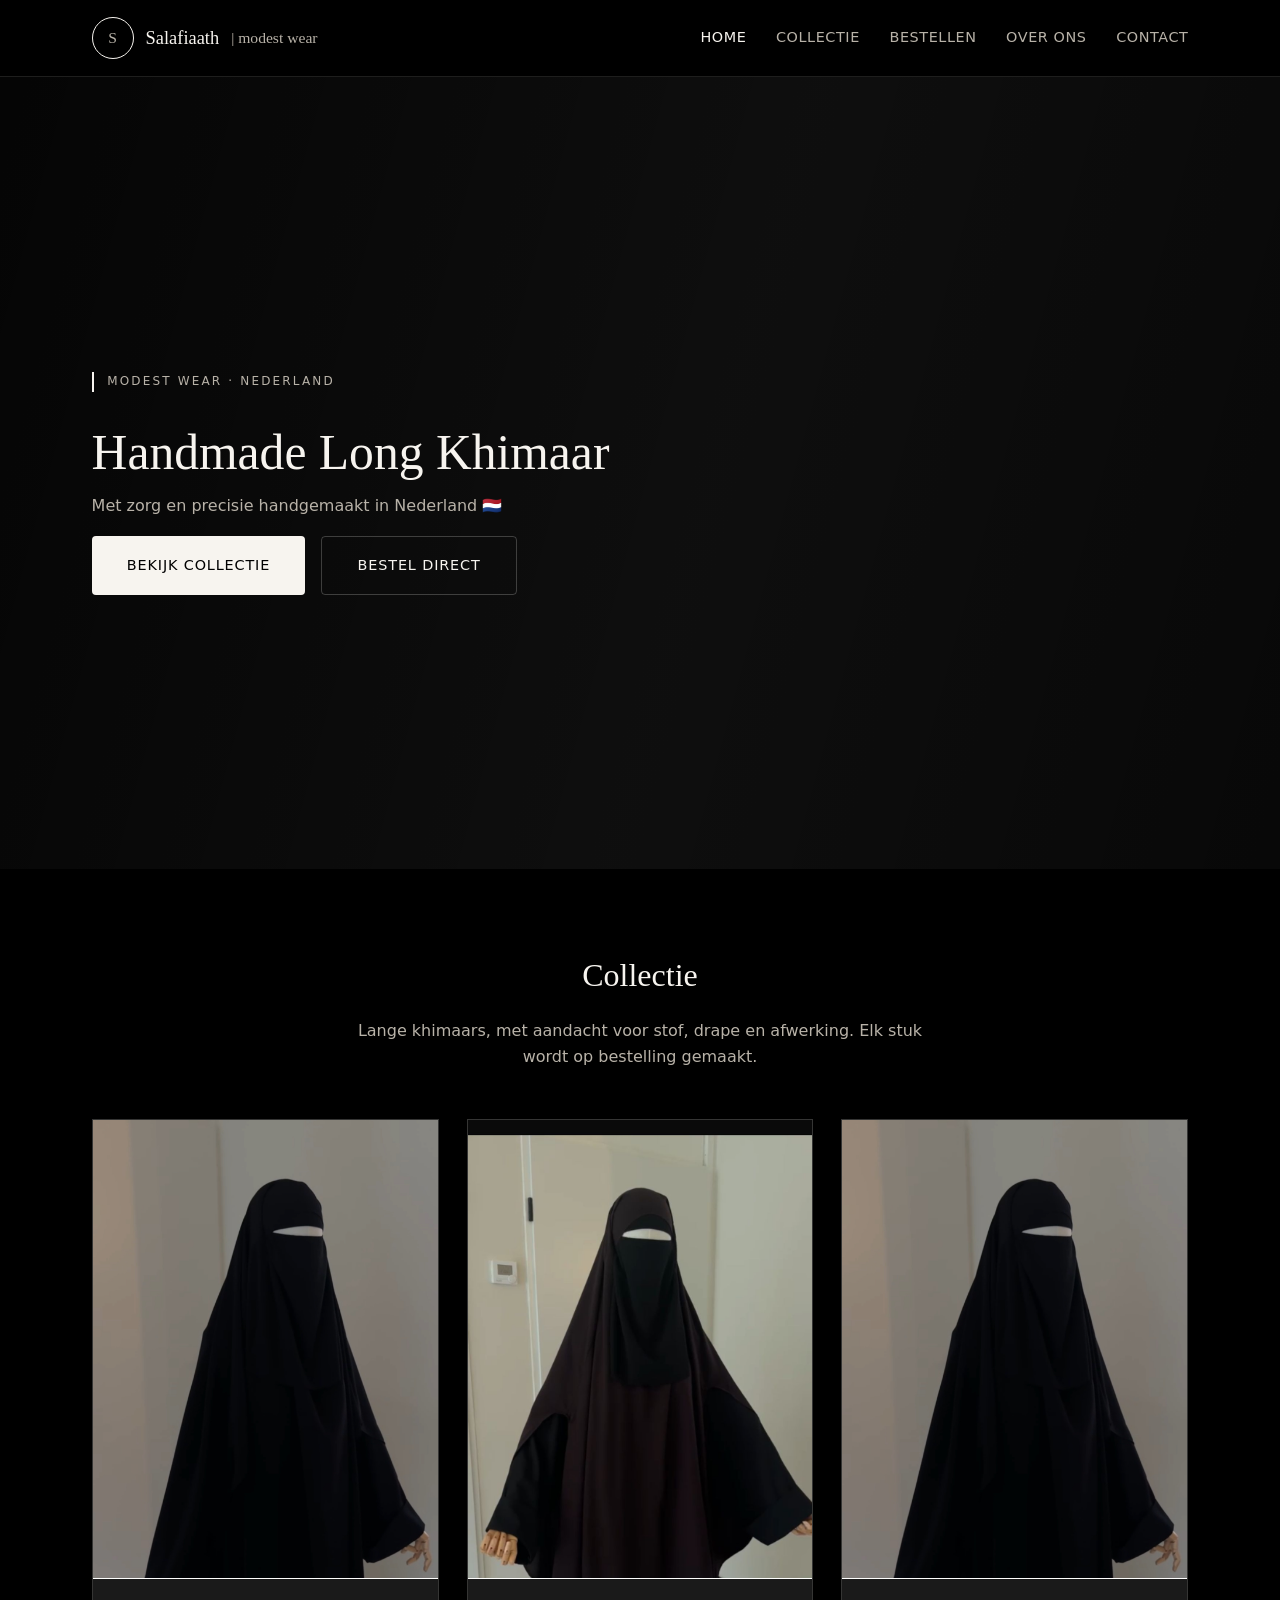
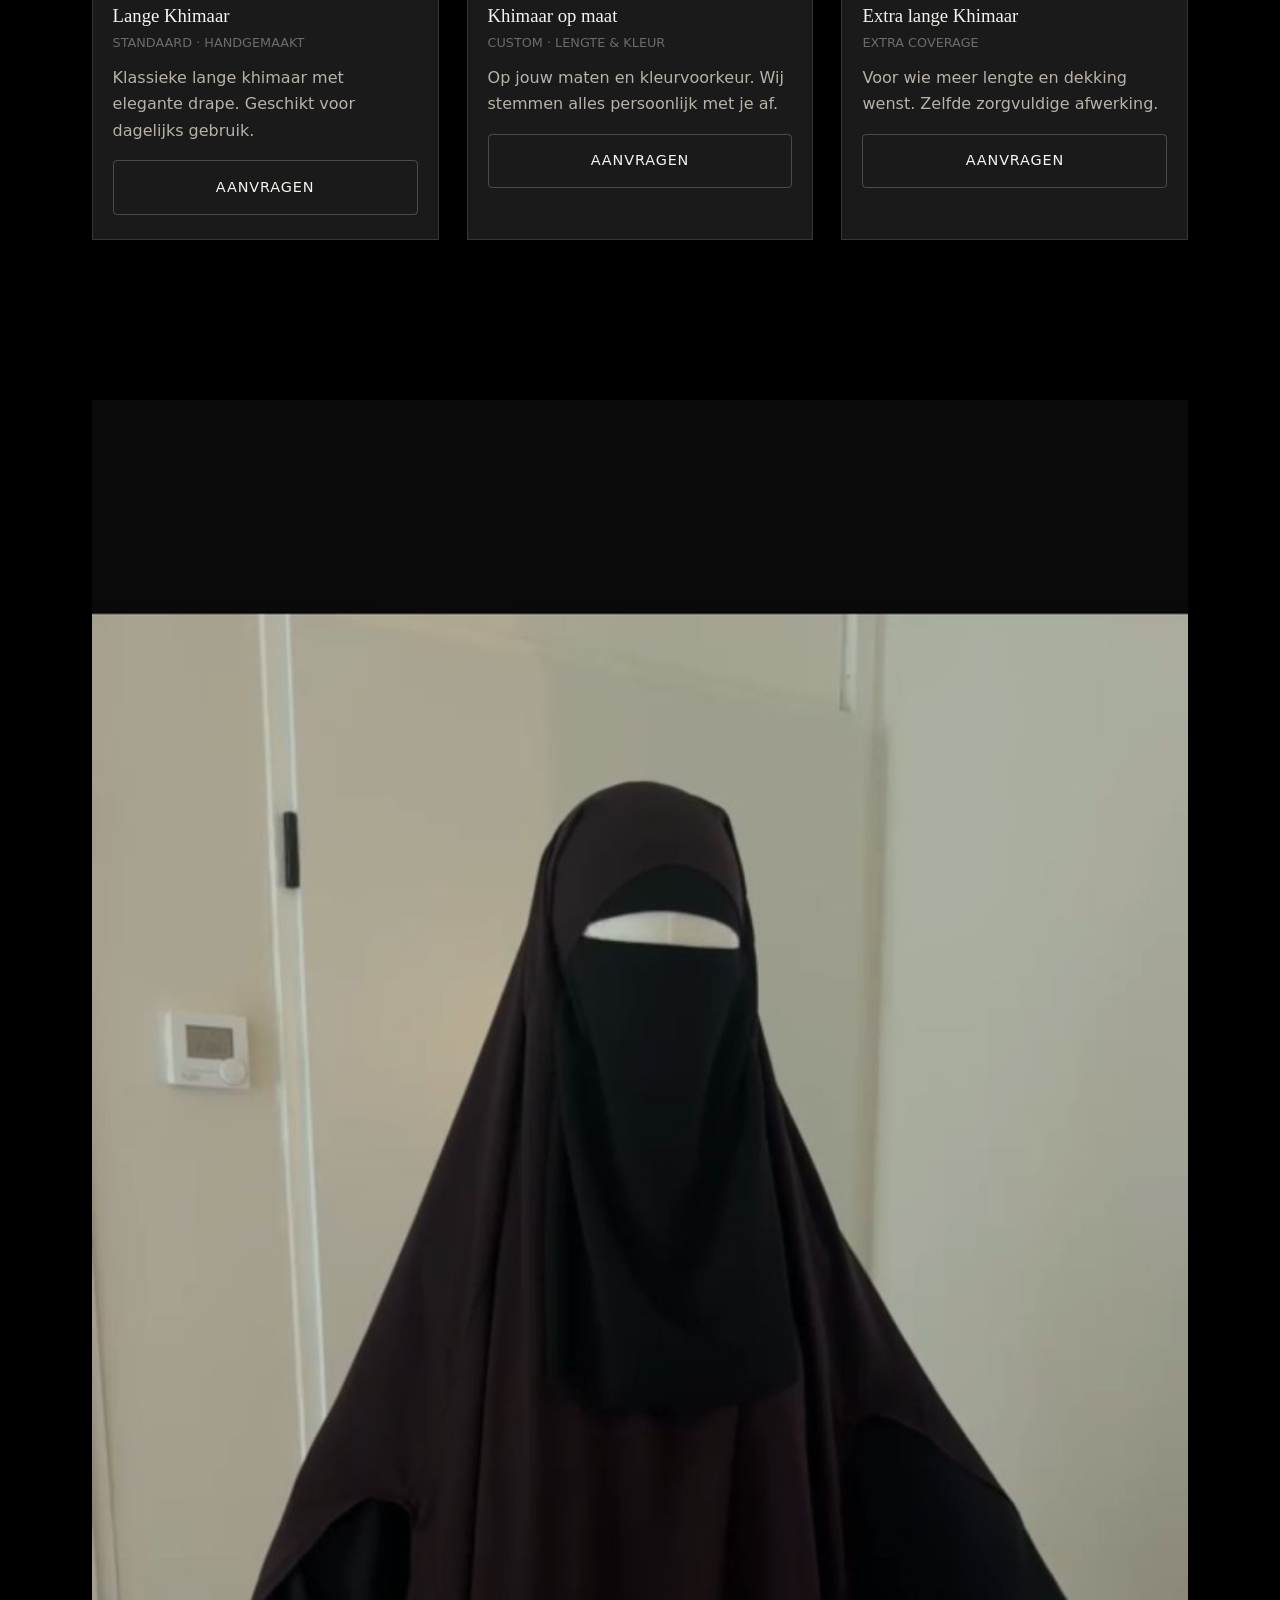
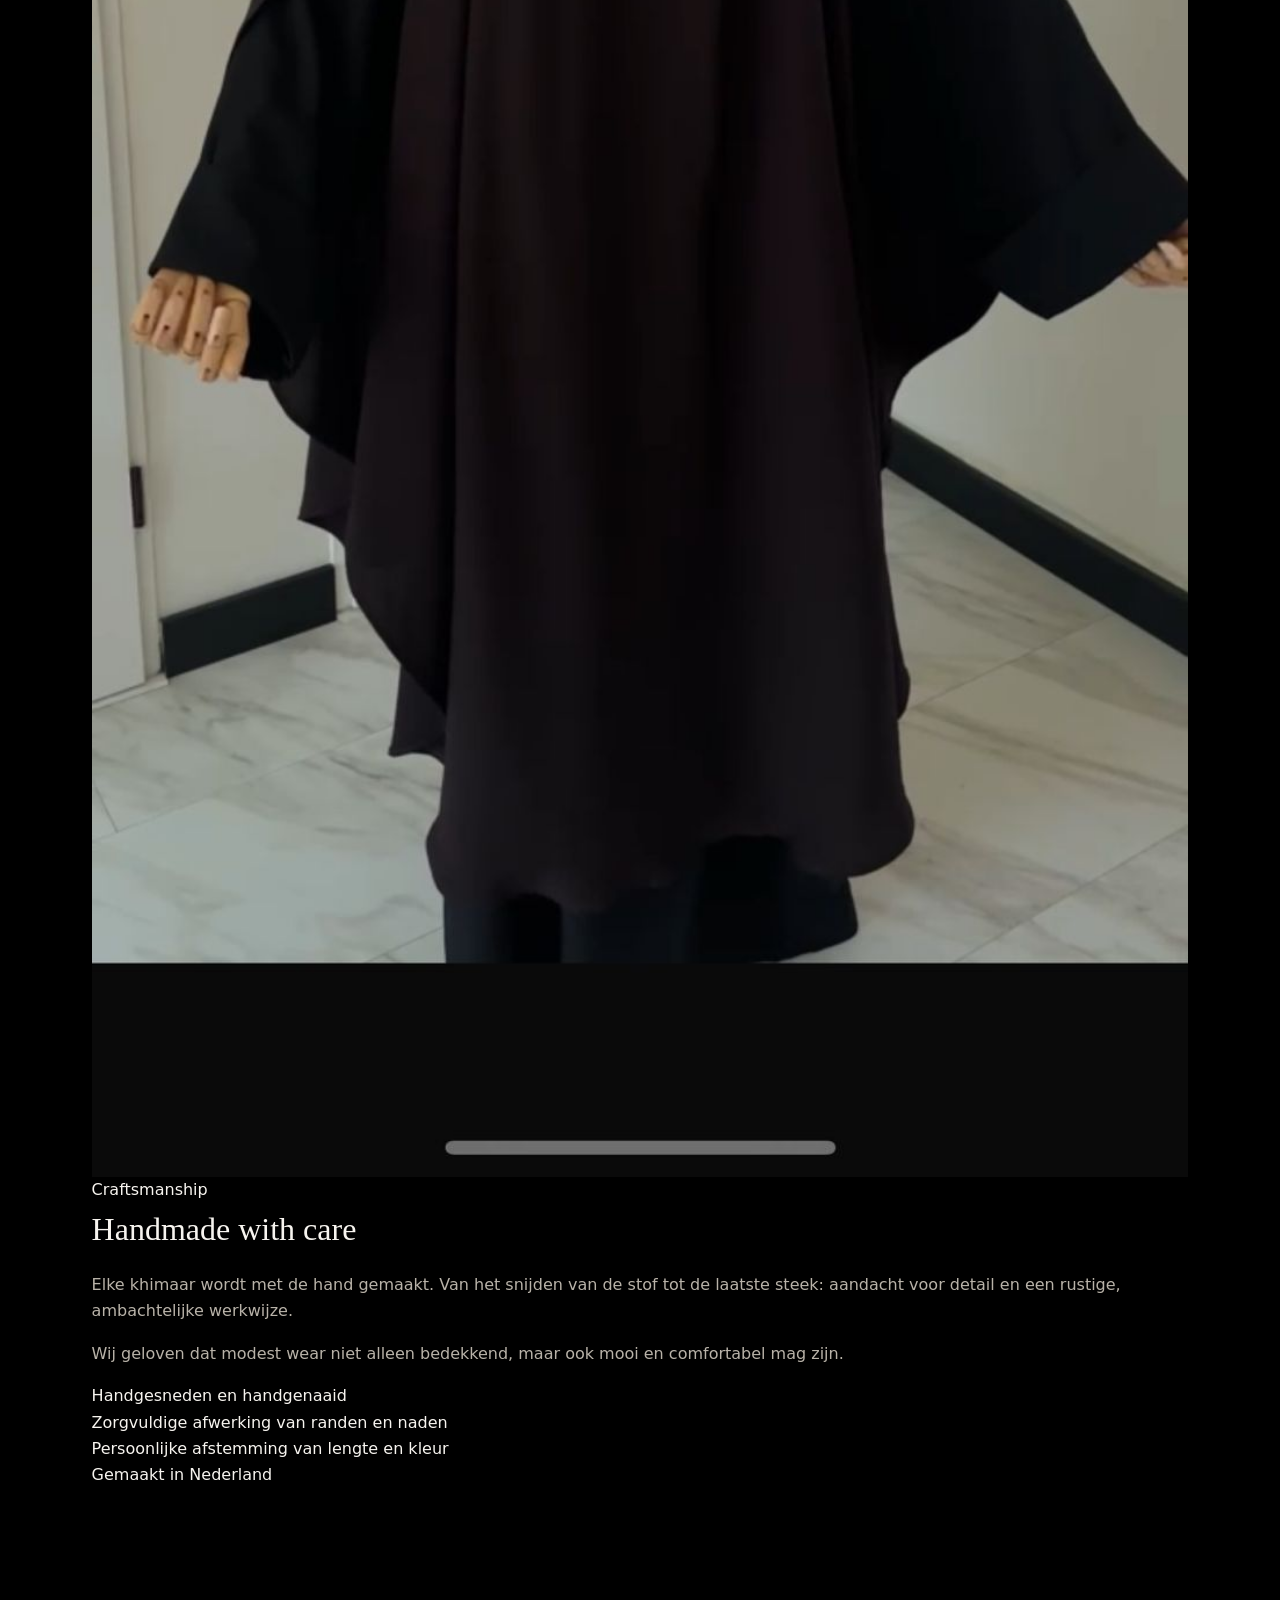
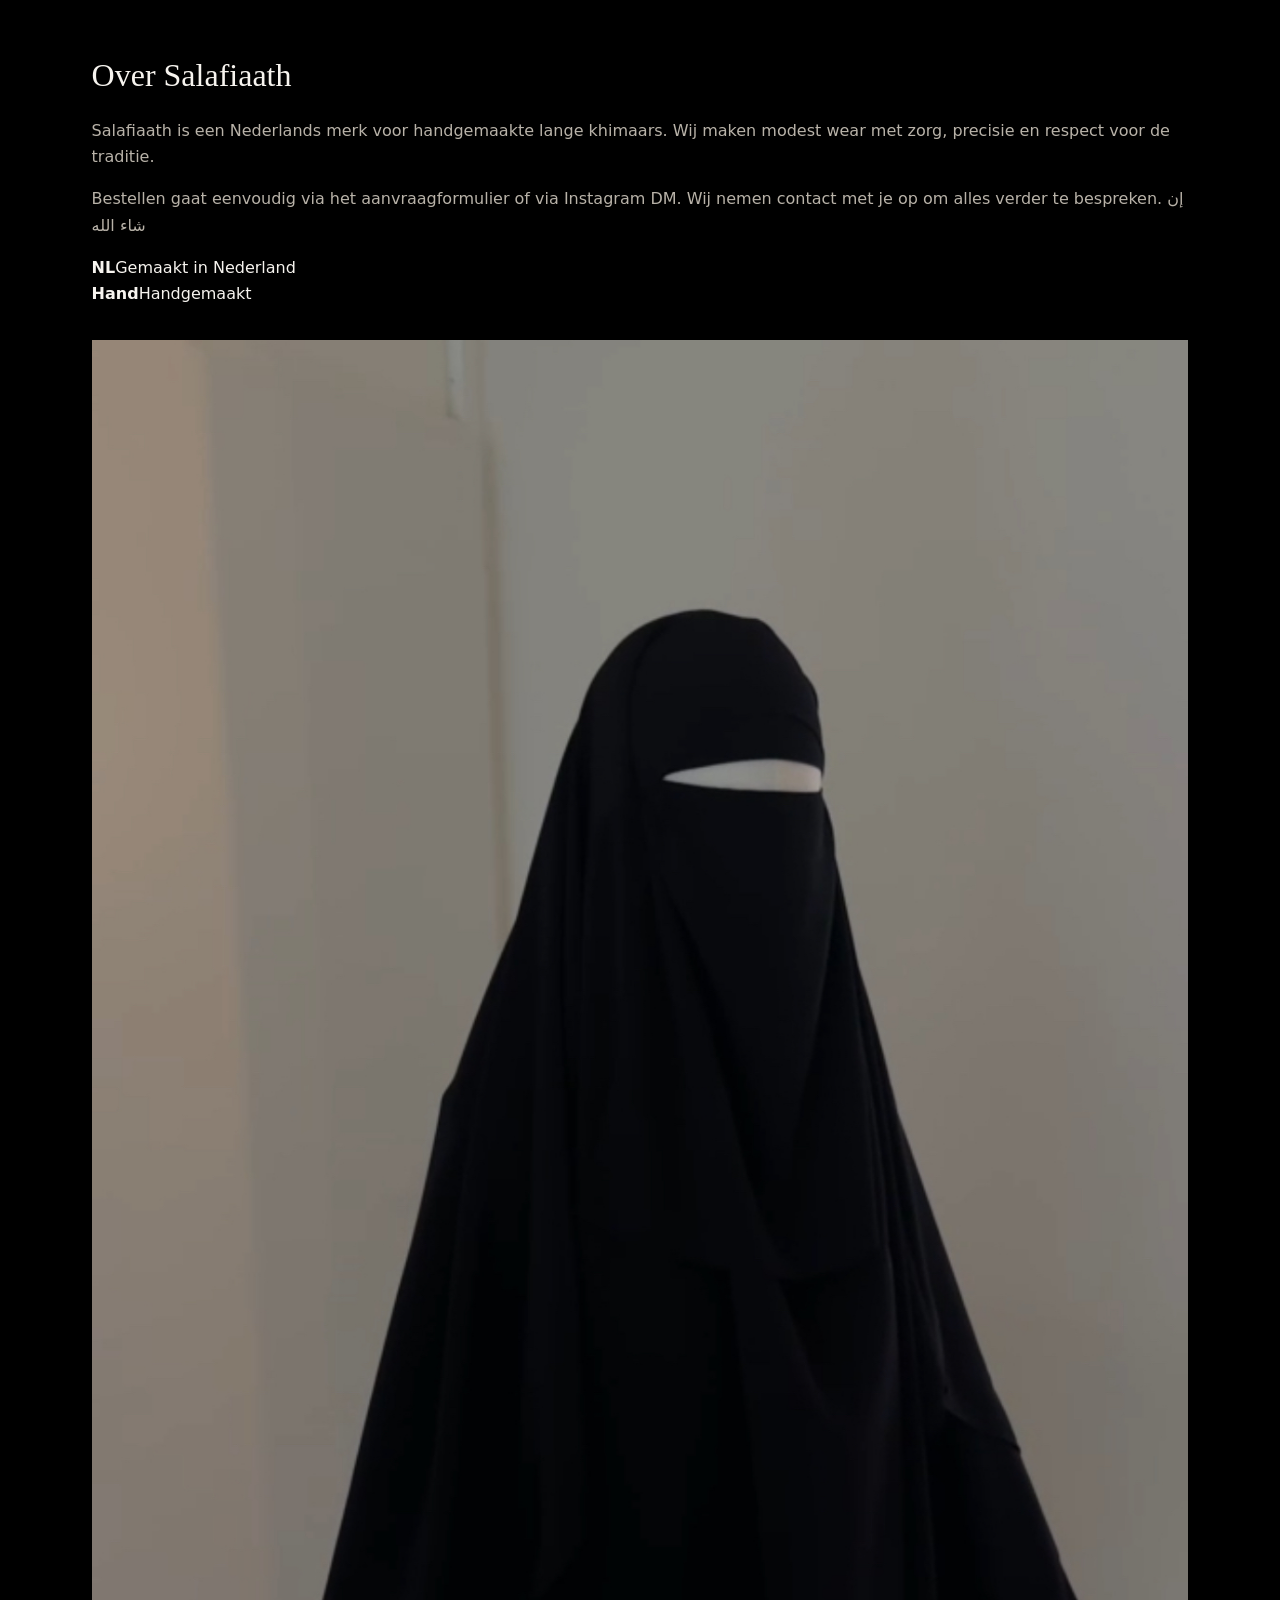
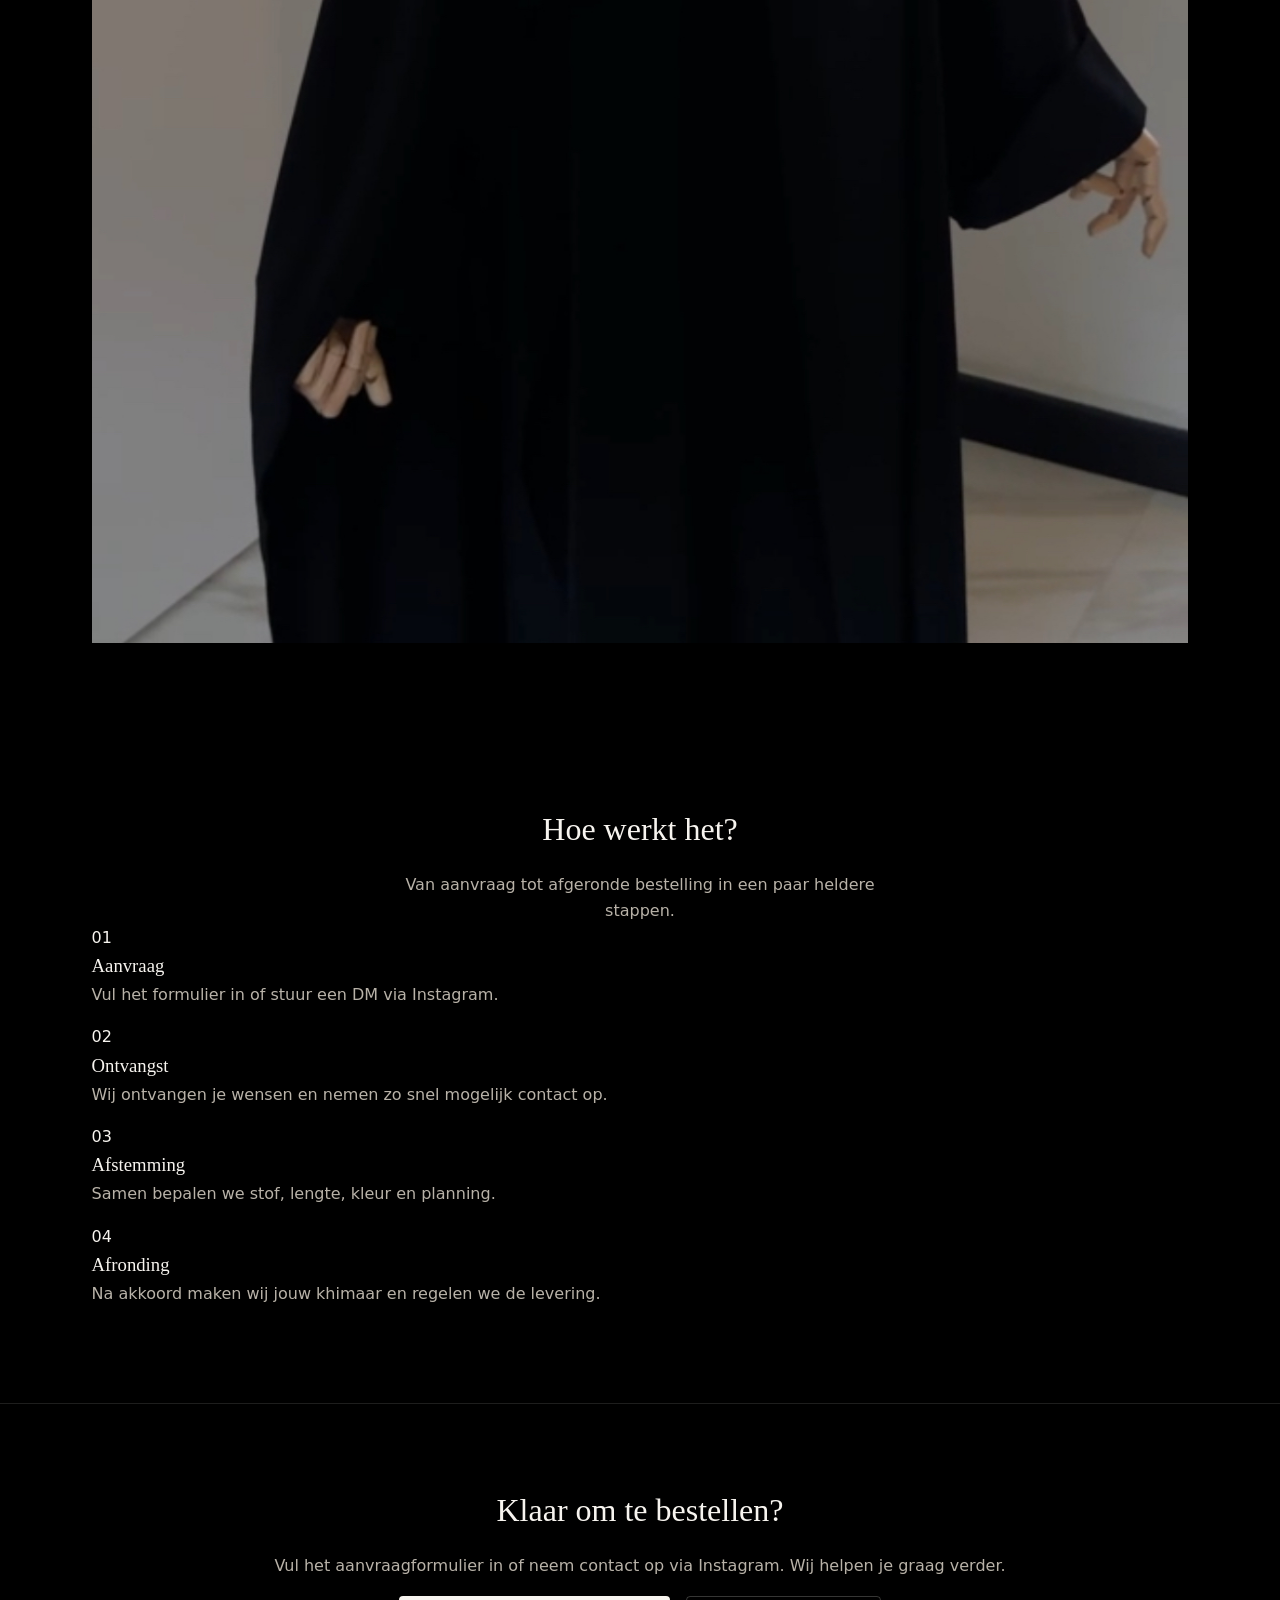
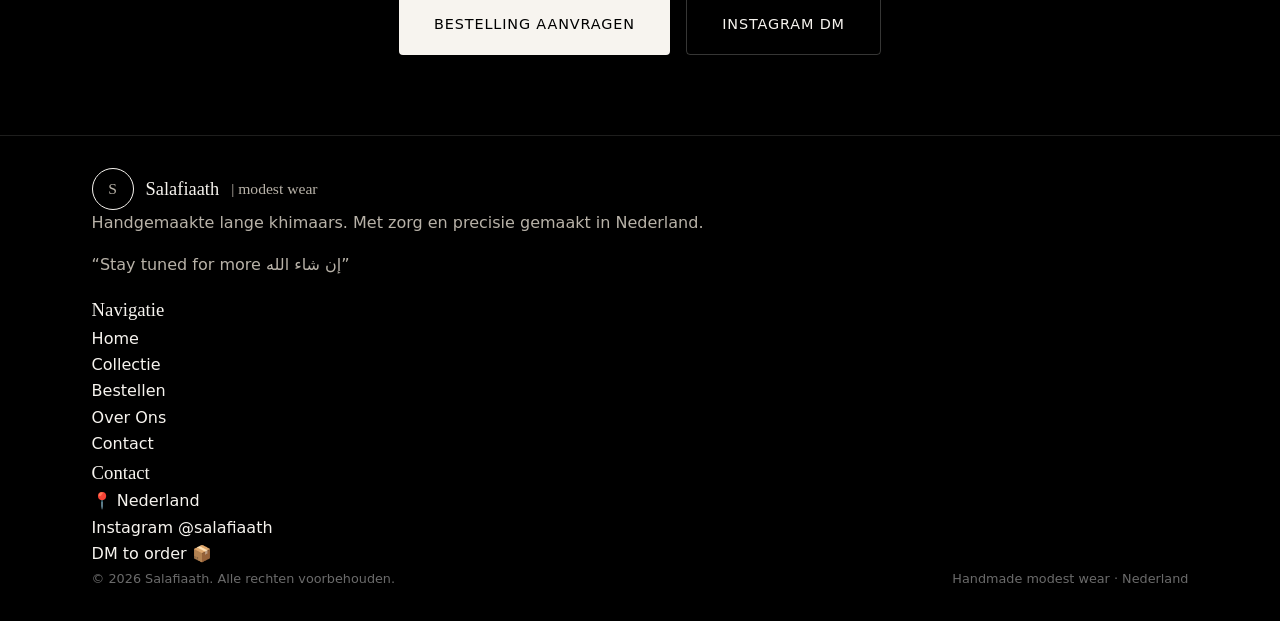
==== index.html @ 8a6a8c76 "Restore original abd113 homepage with product photos" ====
<!DOCTYPE html>
<html lang="nl">
<head>
  <meta charset="UTF-8">
  <meta name="viewport" content="width=device-width, initial-scale=1.0">
  <title>Salafiaath | Handmade Long Khimaar – Modest Wear</title>
  <meta name="description" content="Salafiaath – handgemaakte lange khimaars met zorg en precisie in Nederland. Modest wear. DM to order.">
  <link rel="stylesheet" href="css/style.css">
  <link rel="stylesheet" href="css/photos.css">
</head>
<body>
  <header class="header">
    <div class="container nav">
      <a href="index.html" class="logo">
        <span class="logo-mark">S</span>
        Salafiaath <span>| modest wear</span>
      </a>
      <button class="menu-toggle" aria-label="Menu openen" id="menuToggle">
        <span></span><span></span><span></span>
      </button>
      <nav class="nav-links" id="navLinks">
        <a href="index.html" class="active">Home</a>
        <a href="#collectie">Collectie</a>
        <a href="bestellen.html">Bestellen</a>
        <a href="#over">Over Ons</a>
        <a href="#contact">Contact</a>
      </nav>
    </div>
  </header>
  <main>
    <section class="hero">
      <div class="hero-bg" aria-hidden="true"></div>
      <div class="container">
        <div class="hero-inner">
          <span class="hero-label">Modest Wear · Nederland</span>
          <h1>Handmade Long Khimaar</h1>
          <p class="lead">Met zorg en precisie handgemaakt in Nederland 🇳🇱</p>
          <div class="hero-actions">
            <a href="#collectie" class="btn btn-primary btn-large">Bekijk Collectie</a>
            <a href="bestellen.html" class="btn btn-secondary btn-large">Bestel Direct</a>
          </div>
        </div>
      </div>
    </section>
    <section class="section" id="collectie">
      <div class="container">
        <div class="collectie-intro">
          <h2>Collectie</h2>
          <p>Lange khimaars, met aandacht voor stof, drape en afwerking. Elk stuk wordt op bestelling gemaakt.</p>
        </div>
        <div class="product-grid">
          <article class="product-card">
            <div class="product-image"><img src="IMG_8702.jpeg" alt="Lange khimaar zwart"></div>
            <div class="product-body">
              <h3>Lange Khimaar</h3>
              <div class="meta">Standaard · Handgemaakt</div>
              <p>Klassieke lange khimaar met elegante drape. Geschikt voor dagelijks gebruik.</p>
              <a href="bestellen.html" class="btn btn-secondary">Aanvragen</a>
            </div>
          </article>
          <article class="product-card">
            <div class="product-image"><img src="e3ed5e40-cc19-4793-84c0-531876d88474.jpeg" alt="Khimaar op maat"></div>
            <div class="product-body">
              <h3>Khimaar op maat</h3>
              <div class="meta">Custom · Lengte & kleur</div>
              <p>Op jouw maten en kleurvoorkeur. Wij stemmen alles persoonlijk met je af.</p>
              <a href="bestellen.html" class="btn btn-secondary">Aanvragen</a>
            </div>
          </article>
          <article class="product-card">
            <div class="product-image"><img src="IMG_8702.jpeg" alt="Extra lange khimaar"></div>
            <div class="product-body">
              <h3>Extra lange Khimaar</h3>
              <div class="meta">Extra coverage</div>
              <p>Voor wie meer lengte en dekking wenst. Zelfde zorgvuldige afwerking.</p>
              <a href="bestellen.html" class="btn btn-secondary">Aanvragen</a>
            </div>
          </article>
        </div>
      </div>
    </section>
    <section class="section section-alt" id="ambacht">
      <div class="container ambacht-grid">
        <div class="ambacht-visual"><img src="e3ed5e40-cc19-4793-84c0-531876d88474.jpeg" alt="Handgemaakte khimaar"></div>
        <div class="ambacht-content">
          <div class="label">Craftsmanship</div>
          <h2>Handmade with care</h2>
          <p>Elke khimaar wordt met de hand gemaakt. Van het snijden van de stof tot de laatste steek: aandacht voor detail en een rustige, ambachtelijke werkwijze.</p>
          <p>Wij geloven dat modest wear niet alleen bedekkend, maar ook mooi en comfortabel mag zijn.</p>
          <ul class="ambacht-list">
            <li>Handgesneden en handgenaaid</li>
            <li>Zorgvuldige afwerking van randen en naden</li>
            <li>Persoonlijke afstemming van lengte en kleur</li>
            <li>Gemaakt in Nederland</li>
          </ul>
        </div>
      </div>
    </section>
    <section class="section" id="over">
      <div class="container over-grid">
        <div class="over-content">
          <h2>Over Salafiaath</h2>
          <p>Salafiaath is een Nederlands merk voor handgemaakte lange khimaars. Wij maken modest wear met zorg, precisie en respect voor de traditie.</p>
          <p>Bestellen gaat eenvoudig via het aanvraagformulier of via Instagram DM. Wij nemen contact met je op om alles verder te bespreken. إن شاء الله</p>
          <div class="over-stats">
            <div class="stat"><strong>NL</strong><span>Gemaakt in Nederland</span></div>
            <div class="stat"><strong>Hand</strong><span>Handgemaakt</span></div>
          </div>
        </div>
        <div class="ambacht-visual"><img src="IMG_8702.jpeg" alt="Salafiaath atelier"></div>
      </div>
    </section>
    <section class="section section-alt" id="proces">
      <div class="container">
        <h2 style="text-align:center;">Hoe werkt het?</h2>
        <p style="text-align:center; max-width:32rem; margin:0 auto;">Van aanvraag tot afgeronde bestelling in een paar heldere stappen.</p>
        <div class="steps">
          <div class="step"><div class="step-number">01</div><h3>Aanvraag</h3><p>Vul het formulier in of stuur een DM via Instagram.</p></div>
          <div class="step"><div class="step-number">02</div><h3>Ontvangst</h3><p>Wij ontvangen je wensen en nemen zo snel mogelijk contact op.</p></div>
          <div class="step"><div class="step-number">03</div><h3>Afstemming</h3><p>Samen bepalen we stof, lengte, kleur en planning.</p></div>
          <div class="step"><div class="step-number">04</div><h3>Afronding</h3><p>Na akkoord maken wij jouw khimaar en regelen we de levering.</p></div>
        </div>
      </div>
    </section>
    <section class="cta-section" id="contact">
      <div class="container">
        <h2>Klaar om te bestellen?</h2>
        <p>Vul het aanvraagformulier in of neem contact op via Instagram. Wij helpen je graag verder.</p>
        <div class="cta-actions">
          <a href="bestellen.html" class="btn btn-primary btn-large">Bestelling aanvragen</a>
          <a href="https://www.instagram.com/salafiaath/" target="_blank" rel="noopener noreferrer" class="btn btn-secondary btn-large">Instagram DM</a>
        </div>
      </div>
    </section>
  </main>
  <footer class="footer">
    <div class="container">
      <div class="footer-grid">
        <div>
          <a href="index.html" class="logo"><span class="logo-mark">S</span> Salafiaath <span>| modest wear</span></a>
          <p>Handgemaakte lange khimaars. Met zorg en precisie gemaakt in Nederland.</p>
          <p class="footer-quote">“Stay tuned for more إن شاء الله”</p>
        </div>
        <div>
          <h3>Navigatie</h3>
          <ul class="footer-links">
            <li><a href="index.html">Home</a></li>
            <li><a href="#collectie">Collectie</a></li>
            <li><a href="bestellen.html">Bestellen</a></li>
            <li><a href="#over">Over Ons</a></li>
            <li><a href="#contact">Contact</a></li>
          </ul>
        </div>
        <div>
          <h3>Contact</h3>
          <ul class="footer-links">
            <li>📍 Nederland</li>
            <li><a href="https://www.instagram.com/salafiaath/" target="_blank" rel="noopener noreferrer">Instagram @salafiaath</a></li>
            <li>DM to order 📦</li>
          </ul>
        </div>
      </div>
      <div class="footer-bottom">
        <span>© 2026 Salafiaath. Alle rechten voorbehouden.</span>
        <span>Handmade modest wear · Nederland</span>
      </div>
    </div>
  </footer>
  <script src="js/main.js"></script>
</body>
</html>
---- css/style.css ----
:root{--black:#000;--anthracite:#1a1a1a;--cream:#F7F4EF;--text:#F7F4EF;--text-muted:#B8B2A8;--border:rgba(247,244,239,.12);--border-strong:rgba(247,244,239,.22);--font-main:system-ui,-apple-system,Segoe UI,sans-serif;--font-heading:Georgia,'Times New Roman',serif;--max-width:1140px;--radius:4px;--transition:.28s ease}*{box-sizing:border-box;margin:0;padding:0}html{scroll-behavior:smooth}body{font-family:var(--font-main);background:#000;color:var(--text);line-height:1.65}img{max-width:100%;display:block}a{color:var(--cream);text-decoration:none}ul{list-style:none}h1,h2,h3{font-family:var(--font-heading);font-weight:500;color:var(--cream)}h1{font-size:clamp(2.1rem,5vw,3.1rem)}h2{font-size:clamp(1.55rem,3.2vw,2rem);margin-bottom:1rem}p{margin-bottom:1rem;color:var(--text-muted)}.container{width:100%;max-width:var(--max-width);margin:0 auto;padding:0 1.35rem}.section{padding:5rem 0}.header{position:sticky;top:0;z-index:100;background:rgba(0,0,0,.92);border-bottom:1px solid var(--border)}.nav{display:flex;align-items:center;justify-content:space-between;height:76px}.logo{display:flex;align-items:center;gap:.75rem;color:var(--cream);font-family:var(--font-heading);font-size:1.15rem}.logo-mark{width:42px;height:42px;border-radius:50%;border:1.5px solid var(--cream);display:flex;align-items:center;justify-content:center;font-size:.7rem}.logo span{color:var(--text-muted);font-size:.85em}.nav-links{display:flex;gap:1.85rem}.nav-links a{color:var(--text-muted);font-size:.9rem;letter-spacing:.04em;text-transform:uppercase}.nav-links a.active,.nav-links a:hover{color:var(--cream)}.menu-toggle{display:none;background:none;border:0;cursor:pointer}.menu-toggle span{display:block;width:22px;height:1.5px;background:var(--cream);margin:5px 0}.btn{display:inline-flex;align-items:center;justify-content:center;padding:.9rem 1.85rem;border-radius:var(--radius);font-size:.9rem;letter-spacing:.06em;text-transform:uppercase;border:0;cursor:pointer;text-decoration:none}.btn-primary{background:var(--cream);color:#000}.btn-secondary{background:transparent;color:var(--cream);border:1px solid var(--border-strong)}.btn-large{padding:1.05rem 2.2rem}.hero{position:relative;min-height:88vh;display:flex;align-items:center;overflow:hidden;background:var(--anthracite)}.hero-bg{position:absolute;inset:0;background:linear-gradient(105deg,rgba(0,0,0,.82),rgba(0,0,0,.45) 55%,rgba(0,0,0,.7))}.hero-inner{position:relative;z-index:2;padding:6rem 0 5rem;max-width:640px}.hero-label{display:inline-block;font-size:.75rem;letter-spacing:.18em;text-transform:uppercase;color:var(--text-muted);margin-bottom:1.25rem;border-left:2px solid var(--cream);padding-left:.85rem}.hero-actions{display:flex;flex-wrap:wrap;gap:1rem}.collectie-intro{text-align:center;max-width:36rem;margin:0 auto 3rem}.product-grid{display:grid;grid-template-columns:repeat(3,1fr);gap:1.75rem}.product-card{background:var(--anthracite);border:1px solid var(--border)}.product-body{padding:1.35rem 1.25rem 1.5rem}.product-body .meta{font-size:.8rem;color:#6b6b6b;text-transform:uppercase;margin-bottom:.75rem}.product-body .btn{width:100%}.over-grid{display:grid;gap:2rem}.cta-section{text-align:center;padding:5rem 0;border-top:1px solid var(--border)}.cta-actions{display:flex;flex-wrap:wrap;justify-content:center;gap:1rem}.footer{padding:2rem 0;border-top:1px solid var(--border)}.footer-bottom{display:flex;justify-content:space-between;flex-wrap:wrap;gap:1rem;font-size:.8rem;color:#6b6b6b}@media(max-width:900px){.product-grid{grid-template-columns:1fr 1fr}.hero{min-height:auto}}@media(max-width:640px){.nav-links{display:none;position:absolute;top:76px;left:0;right:0;background:#000;flex-direction:column;padding:1.5rem;gap:1rem}.nav-links.open{display:flex}.menu-toggle{display:block}.product-grid{grid-template-columns:1fr}}
---- css/photos.css ----
.product-image{aspect-ratio:3/4;background:#fff;display:block;overflow:hidden;padding:0;border-bottom:1px solid rgba(247,244,239,.12)}
.product-image img,.ambacht-visual img{width:100%;height:100%;object-fit:cover;object-position:center 18%;display:block}
.ambacht-visual{padding:0!important;overflow:hidden;background:#fff}
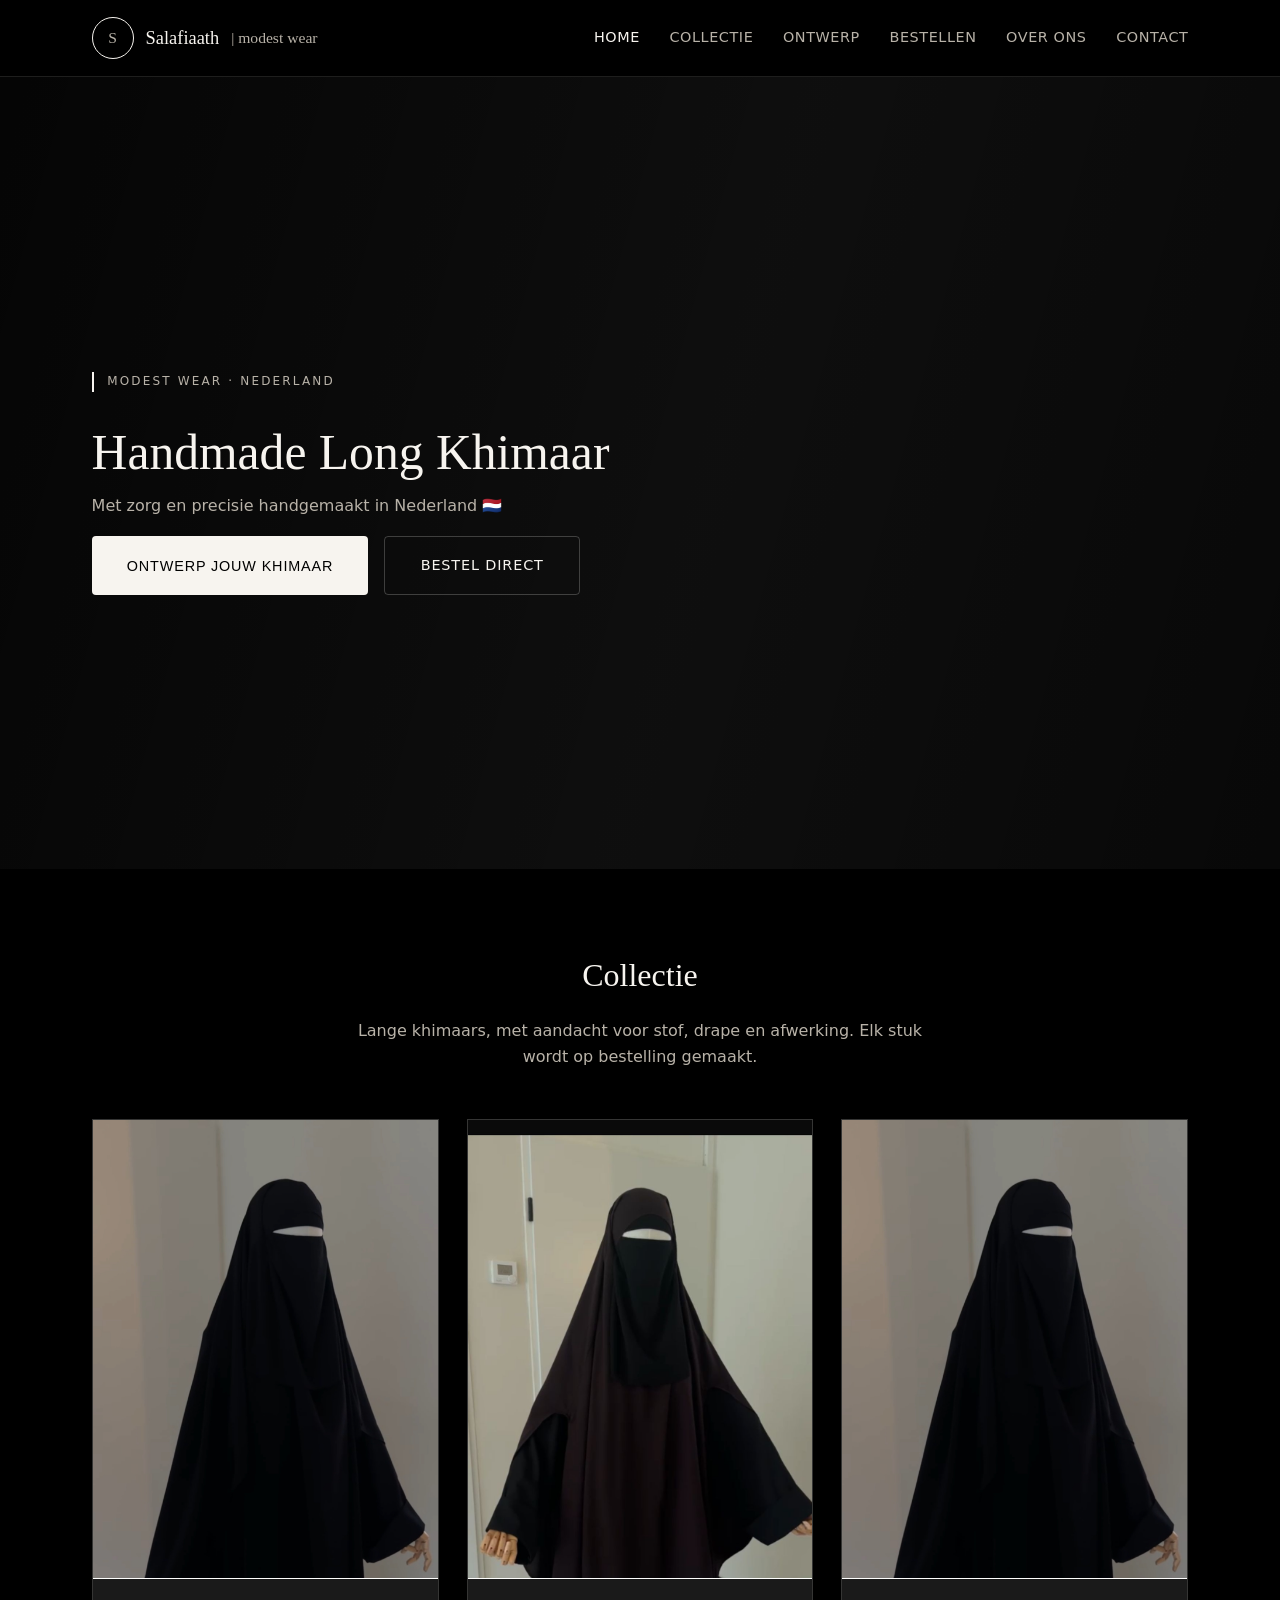
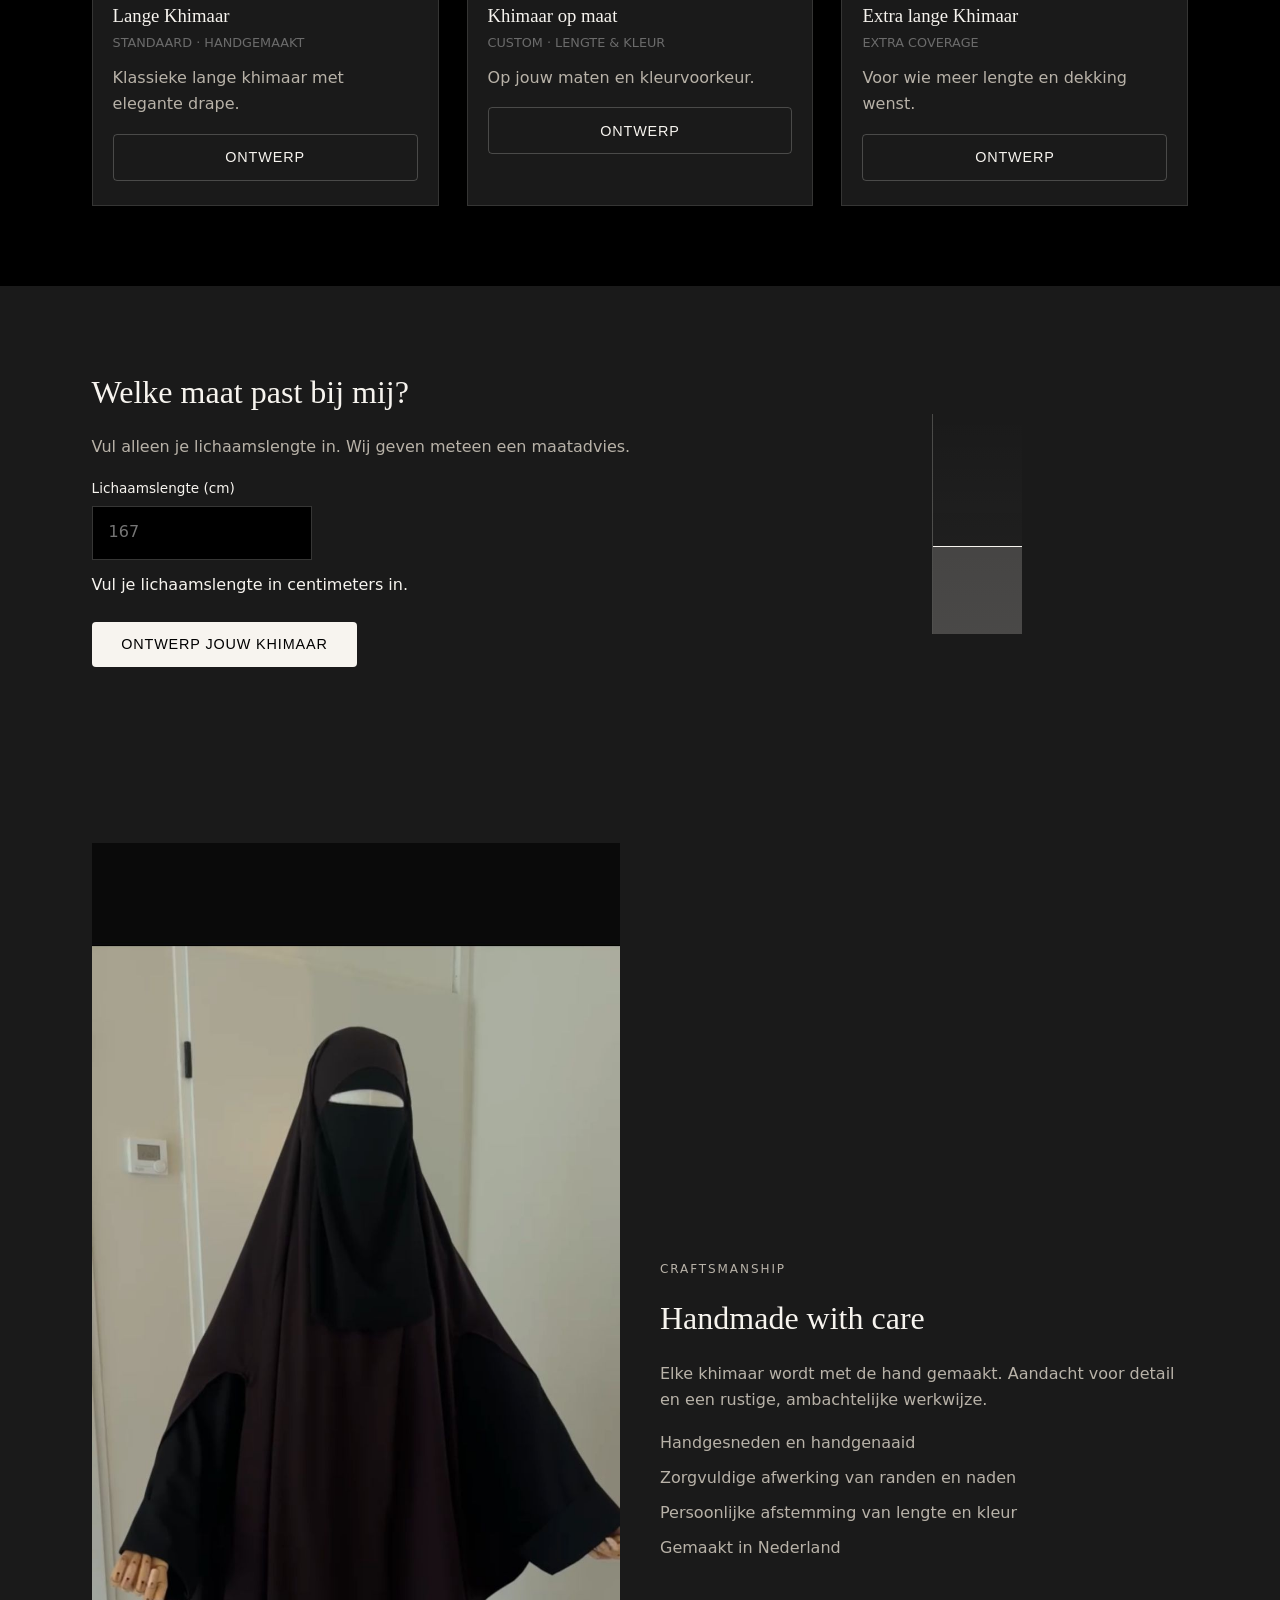
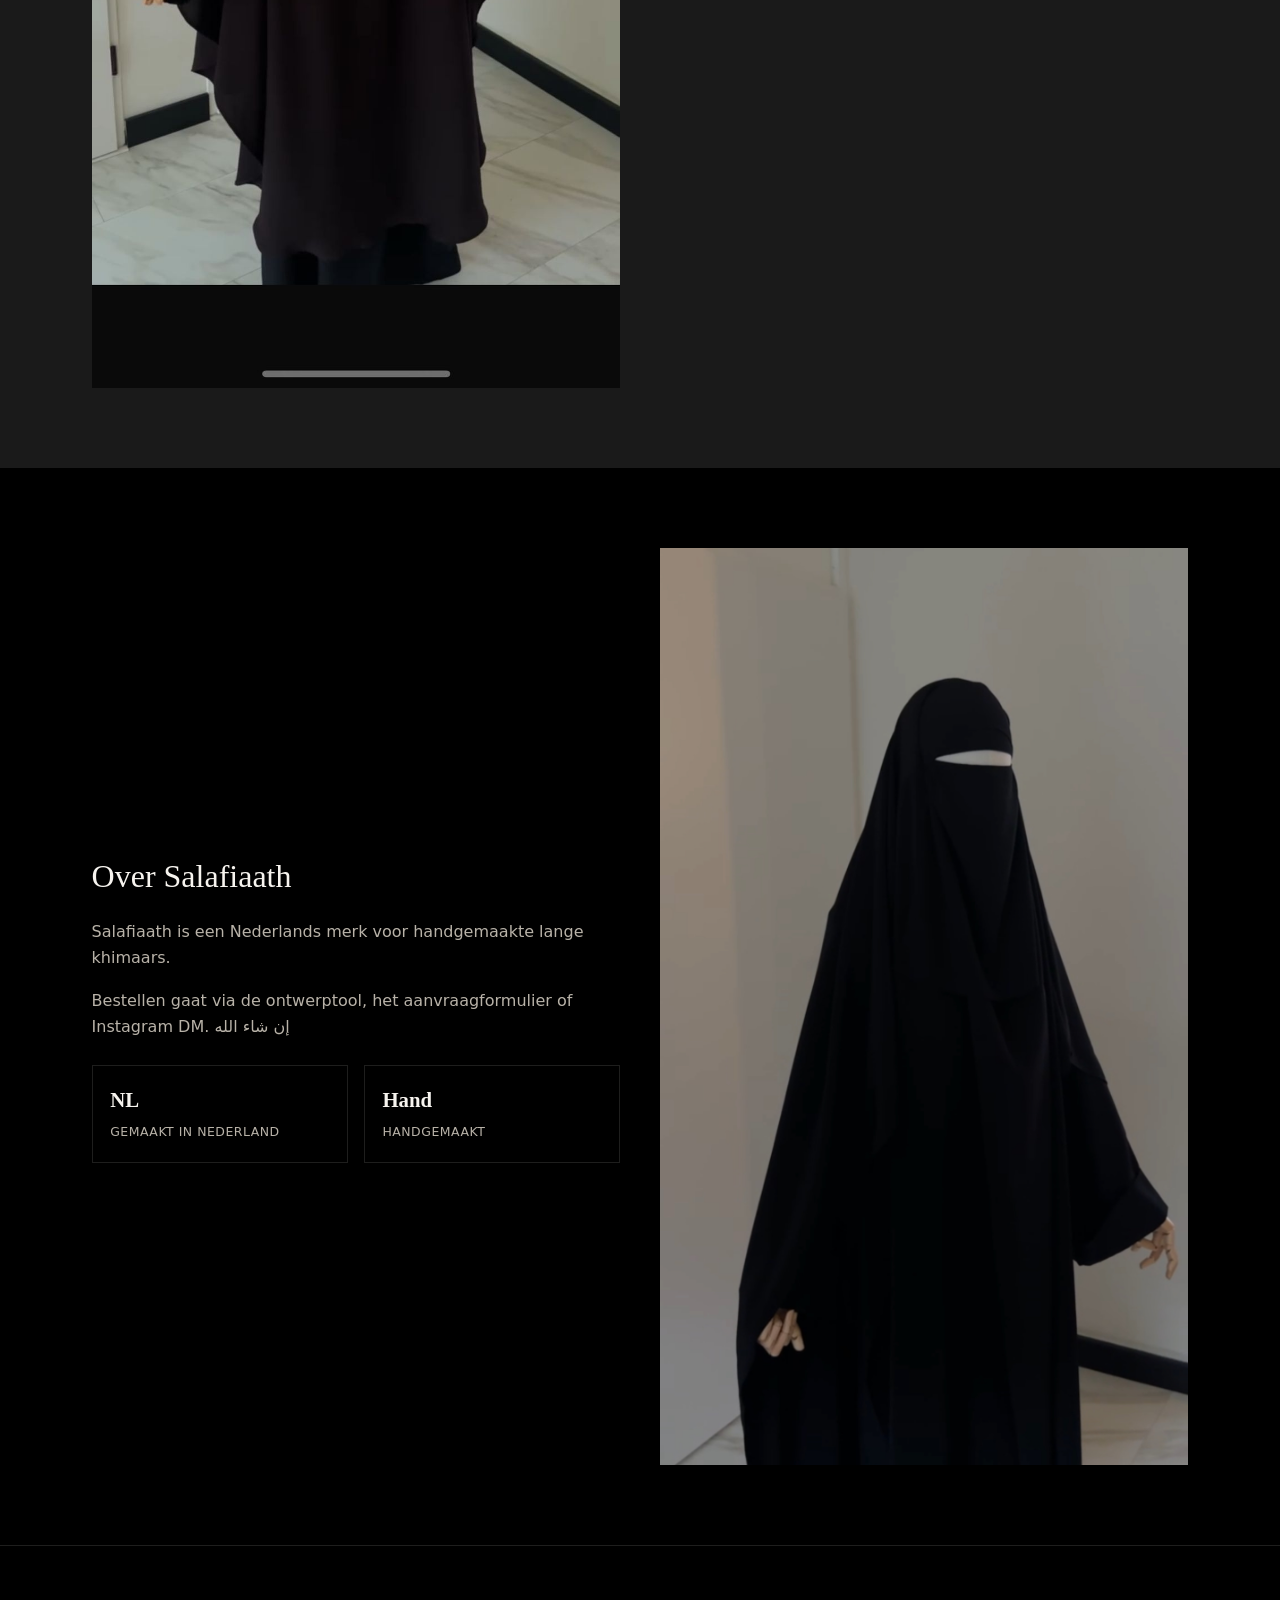
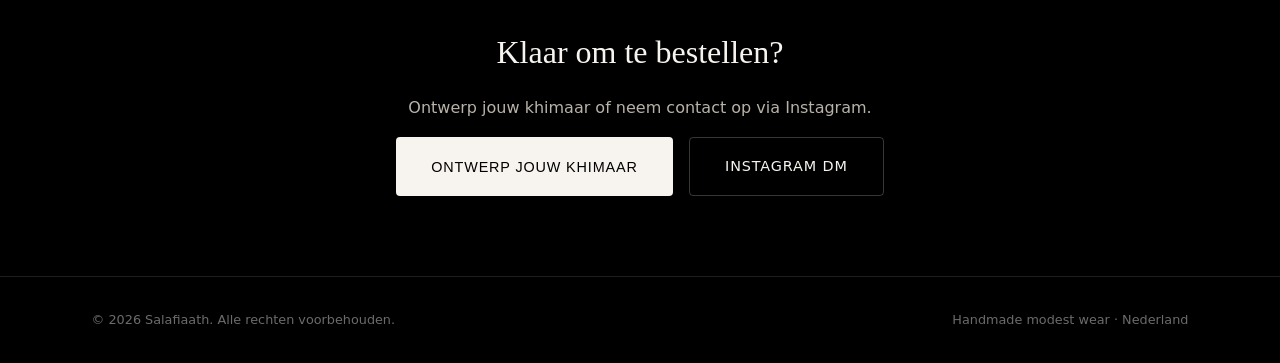
==== commit 870e64cf: "feat: wire homepage to khimaar configurator and fit finder" ====
--- a/index.html
+++ b/index.html
@@ -4,23 +4,20 @@
   <meta charset="UTF-8">
   <meta name="viewport" content="width=device-width, initial-scale=1.0">
   <title>Salafiaath | Handmade Long Khimaar – Modest Wear</title>
-  <meta name="description" content="Salafiaath – handgemaakte lange khimaars met zorg en precisie in Nederland. Modest wear. DM to order.">
+  <meta name="description" content="Salafiaath – handgemaakte lange khimaars. Ontwerp jouw khimaar: model, stof, kleur en maat.">
   <link rel="stylesheet" href="css/style.css">
   <link rel="stylesheet" href="css/photos.css">
+  <link rel="stylesheet" href="css/configurator.css">
 </head>
 <body>
   <header class="header">
     <div class="container nav">
-      <a href="index.html" class="logo">
-        <span class="logo-mark">S</span>
-        Salafiaath <span>| modest wear</span>
-      </a>
-      <button class="menu-toggle" aria-label="Menu openen" id="menuToggle">
-        <span></span><span></span><span></span>
-      </button>
+      <a href="index.html" class="logo"><span class="logo-mark">S</span> Salafiaath <span>| modest wear</span></a>
+      <button class="menu-toggle" aria-label="Menu openen" id="menuToggle"><span></span><span></span><span></span></button>
       <nav class="nav-links" id="navLinks">
         <a href="index.html" class="active">Home</a>
         <a href="#collectie">Collectie</a>
+        <a href="#ontwerp">Ontwerp</a>
         <a href="bestellen.html">Bestellen</a>
         <a href="#over">Over Ons</a>
         <a href="#contact">Contact</a>
@@ -36,7 +33,7 @@
           <h1>Handmade Long Khimaar</h1>
           <p class="lead">Met zorg en precisie handgemaakt in Nederland 🇳🇱</p>
           <div class="hero-actions">
-            <a href="#collectie" class="btn btn-primary btn-large">Bekijk Collectie</a>
+            <button type="button" class="btn btn-primary btn-large" data-open-config>Ontwerp jouw Khimaar</button>
             <a href="bestellen.html" class="btn btn-secondary btn-large">Bestel Direct</a>
           </div>
         </div>
@@ -54,17 +51,17 @@
             <div class="product-body">
               <h3>Lange Khimaar</h3>
               <div class="meta">Standaard · Handgemaakt</div>
-              <p>Klassieke lange khimaar met elegante drape. Geschikt voor dagelijks gebruik.</p>
-              <a href="bestellen.html" class="btn btn-secondary">Aanvragen</a>
+              <p>Klassieke lange khimaar met elegante drape.</p>
+              <button type="button" class="btn btn-secondary" data-open-config>Ontwerp</button>
             </div>
           </article>
           <article class="product-card">
             <div class="product-image"><img src="e3ed5e40-cc19-4793-84c0-531876d88474.jpeg" alt="Khimaar op maat"></div>
             <div class="product-body">
               <h3>Khimaar op maat</h3>
-              <div class="meta">Custom · Lengte & kleur</div>
-              <p>Op jouw maten en kleurvoorkeur. Wij stemmen alles persoonlijk met je af.</p>
-              <a href="bestellen.html" class="btn btn-secondary">Aanvragen</a>
+              <div class="meta">Custom · Lengte &amp; kleur</div>
+              <p>Op jouw maten en kleurvoorkeur.</p>
+              <button type="button" class="btn btn-secondary" data-open-config>Ontwerp</button>
             </div>
           </article>
           <article class="product-card">
@@ -72,11 +69,26 @@
             <div class="product-body">
               <h3>Extra lange Khimaar</h3>
               <div class="meta">Extra coverage</div>
-              <p>Voor wie meer lengte en dekking wenst. Zelfde zorgvuldige afwerking.</p>
-              <a href="bestellen.html" class="btn btn-secondary">Aanvragen</a>
+              <p>Voor wie meer lengte en dekking wenst.</p>
+              <button type="button" class="btn btn-secondary" data-open-config>Ontwerp</button>
             </div>
           </article>
         </div>
+      </div>
+    </section>
+    <section class="section section-alt" id="ontwerp">
+      <div class="container fit-finder">
+        <div>
+          <h2>Welke maat past bij mij?</h2>
+          <p>Vul alleen je lichaamslengte in. Wij geven meteen een maatadvies.</p>
+          <div class="cfg-field">
+            <label for="fitFinderInput">Lichaamslengte (cm)</label>
+            <input id="fitFinderInput" type="number" min="120" max="220" inputmode="numeric" placeholder="167">
+          </div>
+          <p class="cfg-hint" id="fitFinderMsg">Vul je lichaamslengte in centimeters in.</p>
+          <p style="margin-top:1.5rem;"><button type="button" class="btn btn-primary" data-open-config>Ontwerp jouw Khimaar</button></p>
+        </div>
+        <div class="fit-mini" aria-hidden="true"><span id="fitFinderBar"></span></div>
       </div>
     </section>
     <section class="section section-alt" id="ambacht">
@@ -85,8 +97,7 @@
         <div class="ambacht-content">
           <div class="label">Craftsmanship</div>
           <h2>Handmade with care</h2>
-          <p>Elke khimaar wordt met de hand gemaakt. Van het snijden van de stof tot de laatste steek: aandacht voor detail en een rustige, ambachtelijke werkwijze.</p>
-          <p>Wij geloven dat modest wear niet alleen bedekkend, maar ook mooi en comfortabel mag zijn.</p>
+          <p>Elke khimaar wordt met de hand gemaakt. Aandacht voor detail en een rustige, ambachtelijke werkwijze.</p>
           <ul class="ambacht-list">
             <li>Handgesneden en handgenaaid</li>
             <li>Zorgvuldige afwerking van randen en naden</li>
@@ -100,8 +111,8 @@
       <div class="container over-grid">
         <div class="over-content">
           <h2>Over Salafiaath</h2>
-          <p>Salafiaath is een Nederlands merk voor handgemaakte lange khimaars. Wij maken modest wear met zorg, precisie en respect voor de traditie.</p>
-          <p>Bestellen gaat eenvoudig via het aanvraagformulier of via Instagram DM. Wij nemen contact met je op om alles verder te bespreken. إن شاء الله</p>
+          <p>Salafiaath is een Nederlands merk voor handgemaakte lange khimaars.</p>
+          <p>Bestellen gaat via de ontwerptool, het aanvraagformulier of Instagram DM. إن شاء الله</p>
           <div class="over-stats">
             <div class="stat"><strong>NL</strong><span>Gemaakt in Nederland</span></div>
             <div class="stat"><strong>Hand</strong><span>Handgemaakt</span></div>
@@ -110,24 +121,12 @@
         <div class="ambacht-visual"><img src="IMG_8702.jpeg" alt="Salafiaath atelier"></div>
       </div>
     </section>
-    <section class="section section-alt" id="proces">
-      <div class="container">
-        <h2 style="text-align:center;">Hoe werkt het?</h2>
-        <p style="text-align:center; max-width:32rem; margin:0 auto;">Van aanvraag tot afgeronde bestelling in een paar heldere stappen.</p>
-        <div class="steps">
-          <div class="step"><div class="step-number">01</div><h3>Aanvraag</h3><p>Vul het formulier in of stuur een DM via Instagram.</p></div>
-          <div class="step"><div class="step-number">02</div><h3>Ontvangst</h3><p>Wij ontvangen je wensen en nemen zo snel mogelijk contact op.</p></div>
-          <div class="step"><div class="step-number">03</div><h3>Afstemming</h3><p>Samen bepalen we stof, lengte, kleur en planning.</p></div>
-          <div class="step"><div class="step-number">04</div><h3>Afronding</h3><p>Na akkoord maken wij jouw khimaar en regelen we de levering.</p></div>
-        </div>
-      </div>
-    </section>
     <section class="cta-section" id="contact">
       <div class="container">
         <h2>Klaar om te bestellen?</h2>
-        <p>Vul het aanvraagformulier in of neem contact op via Instagram. Wij helpen je graag verder.</p>
+        <p>Ontwerp jouw khimaar of neem contact op via Instagram.</p>
         <div class="cta-actions">
-          <a href="bestellen.html" class="btn btn-primary btn-large">Bestelling aanvragen</a>
+          <button type="button" class="btn btn-primary btn-large" data-open-config>Ontwerp jouw Khimaar</button>
           <a href="https://www.instagram.com/salafiaath/" target="_blank" rel="noopener noreferrer" class="btn btn-secondary btn-large">Instagram DM</a>
         </div>
       </div>
@@ -135,37 +134,86 @@
   </main>
   <footer class="footer">
     <div class="container">
-      <div class="footer-grid">
-        <div>
-          <a href="index.html" class="logo"><span class="logo-mark">S</span> Salafiaath <span>| modest wear</span></a>
-          <p>Handgemaakte lange khimaars. Met zorg en precisie gemaakt in Nederland.</p>
-          <p class="footer-quote">“Stay tuned for more إن شاء الله”</p>
-        </div>
-        <div>
-          <h3>Navigatie</h3>
-          <ul class="footer-links">
-            <li><a href="index.html">Home</a></li>
-            <li><a href="#collectie">Collectie</a></li>
-            <li><a href="bestellen.html">Bestellen</a></li>
-            <li><a href="#over">Over Ons</a></li>
-            <li><a href="#contact">Contact</a></li>
-          </ul>
-        </div>
-        <div>
-          <h3>Contact</h3>
-          <ul class="footer-links">
-            <li>📍 Nederland</li>
-            <li><a href="https://www.instagram.com/salafiaath/" target="_blank" rel="noopener noreferrer">Instagram @salafiaath</a></li>
-            <li>DM to order 📦</li>
-          </ul>
-        </div>
-      </div>
       <div class="footer-bottom">
         <span>© 2026 Salafiaath. Alle rechten voorbehouden.</span>
         <span>Handmade modest wear · Nederland</span>
       </div>
     </div>
   </footer>
+
+  <div id="configurator" role="dialog" aria-modal="true" aria-labelledby="cfgTitle" aria-hidden="true">
+    <div class="cfg-sheet">
+      <div class="cfg-main">
+        <div class="cfg-top">
+          <h2 id="cfgTitle">Ontwerp jouw Khimaar</h2>
+          <button type="button" class="cfg-close" id="cfgClose" aria-label="Sluiten">×</button>
+        </div>
+        <div class="cfg-progress"><span id="cfgBar"></span></div>
+        <div id="cfgStepLabel">Stap 1 van 6</div>
+        <div id="cfgChoices">
+          <div class="cfg-pane" data-step="1">
+            <h3>Kies model</h3>
+            <div class="cfg-grid two" id="cfgModels"></div>
+          </div>
+          <div class="cfg-pane" data-step="2" hidden>
+            <h3>Lichaamslengte</h3>
+            <div class="cfg-field">
+              <label for="cfgHeight">Lengte in cm</label>
+              <input id="cfgHeight" type="number" min="120" max="220" inputmode="numeric" placeholder="167">
+            </div>
+            <p class="cfg-hint" id="cfgFitMsg">Vul je lichaamslengte in centimeters in.</p>
+          </div>
+          <div class="cfg-pane" data-step="3" hidden>
+            <h3>Kies dekking</h3>
+            <div class="cfg-grid" id="cfgCoverage"></div>
+          </div>
+          <div class="cfg-pane" data-step="4" hidden>
+            <h3>Kies stof</h3>
+            <div class="cfg-grid two" id="cfgFabrics"></div>
+          </div>
+          <div class="cfg-pane" data-step="5" hidden>
+            <h3>Kies kleur</h3>
+            <div class="swatches" id="cfgColors"></div>
+          </div>
+          <div class="cfg-pane" data-step="6" hidden>
+            <h3>Jouw Salafiaath</h3>
+            <p style="margin:.8rem 0 .4rem;color:var(--cream);">Kinopening</p>
+            <div class="cfg-grid two" id="cfgChin"></div>
+            <p style="margin:1rem 0 .4rem;color:var(--cream);">Hoofdomtrek</p>
+            <div class="cfg-grid two" id="cfgHead"></div>
+            <div class="cfg-field" id="cfgCustomHead" hidden style="margin-top:1rem;">
+              <label for="cfgHeadCm">Hoofdomtrek in cm</label>
+              <input id="cfgHeadCm" type="number" min="40" max="80" inputmode="decimal" placeholder="56">
+            </div>
+            <ul class="cfg-sum" id="cfgSummary" style="margin-top:1.25rem;"></ul>
+            <div class="cfg-price" id="cfgPrice">€39,95</div>
+          </div>
+        </div>
+        <div class="cfg-nav">
+          <button type="button" class="btn btn-secondary" id="cfgPrev">Vorige</button>
+          <span class="cfg-live">Prijs <strong id="cfgLivePrice">€39,95</strong></span>
+          <button type="button" class="btn btn-primary" id="cfgNext">Volgende</button>
+          <div id="cfgOrderWrap" hidden>
+            <button type="button" class="btn btn-primary" id="cfgOrder">Laat mijn khimaar maken</button>
+          </div>
+        </div>
+        <p id="cfgCopied" hidden></p>
+      </div>
+      <aside class="cfg-side">
+        <div class="preview-stage" id="cfgPreview">
+          <svg class="silhouette" viewBox="0 0 120 220" role="img" aria-label="Khimaar preview">
+            <ellipse cx="60" cy="208" rx="28" ry="5" fill="rgba(247,244,239,.08)"/>
+            <path class="khimaar-body" fill="var(--khimaar)" d="M60 22 C42 22 30 34 28 50 L22 78 C18 98 16 128 20 168 L24 198 C26 206 40 210 60 210 C80 210 94 206 96 198 L100 168 C104 128 102 98 98 78 L92 50 C90 34 78 22 60 22 Z"/>
+            <path fill="var(--khimaar)" d="M60 18 C48 18 40 26 38 36 C36 30 42 22 60 20 C78 22 84 30 82 36 C80 26 72 18 60 18 Z"/>
+            <ellipse cx="60" cy="40" rx="11" ry="13" fill="#1a1612"/>
+          </svg>
+          <div class="fit-mark" id="fitMark">lengte</div>
+        </div>
+        <p style="text-align:center;font-size:.78rem;color:var(--text-muted);">Live preview</p>
+      </aside>
+    </div>
+  </div>
   <script src="js/main.js"></script>
+  <script src="js/configurator.js"></script>
 </body>
 </html>
--- a/css/photos.css
+++ b/css/photos.css
@@ -1,3 +1,26 @@
 .product-image{aspect-ratio:3/4;background:#fff;display:block;overflow:hidden;padding:0;border-bottom:1px solid rgba(247,244,239,.12)}
 .product-image img,.ambacht-visual img{width:100%;height:100%;object-fit:cover;object-position:center 18%;display:block}
 .ambacht-visual{padding:0!important;overflow:hidden;background:#fff}
+.page-header{padding:4rem 0 2.5rem;text-align:center;border-bottom:1px solid rgba(247,244,239,.12);background:#1a1a1a}
+.page-header p{max-width:34rem;margin:0 auto}
+.form-section{padding:3.5rem 0 5rem}
+.form-wrapper{max-width:600px;margin:0 auto;background:#1a1a1a;border:1px solid rgba(247,244,239,.12);overflow:hidden}
+.form-progress{display:flex;border-bottom:1px solid rgba(247,244,239,.12)}
+.progress-step{flex:1;text-align:center;padding:1rem .4rem;font-size:.75rem;letter-spacing:.06em;text-transform:uppercase;color:#6b6b6b}
+.progress-step.active{color:#F7F4EF;background:#000}
+.form-step{display:none;padding:2rem 1.75rem 1.5rem}
+.form-step.active{display:block}
+.form-group{margin-bottom:1.25rem}
+.form-group label{display:block;font-size:.85rem;margin-bottom:.4rem;color:#F7F4EF}
+.form-group .required{color:#c45c5c}
+.form-group input,.form-group select,.form-group textarea{width:100%;padding:.8rem 1rem;border:1px solid rgba(247,244,239,.22);border-radius:4px;font-size:1rem;font-family:inherit;background:#000;color:#F7F4EF}
+.form-group textarea{min-height:110px}
+.form-group .hint,.form-group .error-msg{font-size:.78rem;margin-top:.3rem;color:#6b6b6b}
+.form-group .error-msg{display:none;color:#c45c5c}
+.form-group.error .error-msg{display:block}
+.radio-group{display:flex;flex-direction:column;gap:.55rem}
+.radio-option,.checkbox-option{display:flex;align-items:center;gap:.65rem;padding:.7rem .9rem;border:1px solid rgba(247,244,239,.12);border-radius:4px;cursor:pointer;color:#B8B2A8}
+.form-nav{display:flex;justify-content:space-between;gap:1rem;padding:1.25rem 1.75rem 1.75rem;border-top:1px solid rgba(247,244,239,.12);background:#000}
+.form-success{display:none;text-align:center;padding:3.5rem 2rem}
+.form-success.show{display:block}
+.form-success .icon{width:64px;height:64px;margin:0 auto 1.4rem;background:#4a7c59;color:#fff;border-radius:50%;display:flex;align-items:center;justify-content:center;font-size:1.6rem}
--- a/css/configurator.css
+++ b/css/configurator.css
@@ -0,0 +1,2 @@
+/* Design Your Khimaar — same palette as Salafiaath */
+#configurator{position:fixed;inset:0;z-index:200;background:rgba(0,0,0,.72);display:none;align-items:stretch;justify-content:center;padding:1rem}#configurator.is-open{display:flex}.cfg-sheet{width:min(1080px,100%);max-height:calc(100vh - 2rem);overflow:auto;background:#111;border:1px solid var(--border);display:grid;grid-template-columns:1fr 280px}.cfg-main{padding:1.5rem 1.5rem 1.25rem;min-width:0}.cfg-side{background:#0a0a0a;border-left:1px solid var(--border);padding:1.5rem 1.15rem;display:flex;flex-direction:column;align-items:center}.cfg-top{display:flex;align-items:center;justify-content:space-between;gap:1rem;margin-bottom:1rem}.cfg-top h2{margin:0;font-size:1.35rem}.cfg-close{width:40px;height:40px;border:1px solid var(--border-strong);background:transparent;color:var(--cream);cursor:pointer;font-size:1.2rem}.cfg-close:focus-visible,.choice:focus-visible,.swatch:focus-visible,.fabric:focus-visible,.btn:focus-visible{outline:2px solid var(--cream);outline-offset:2px}.cfg-progress{height:2px;background:rgba(247,244,239,.1);margin-bottom:.45rem}#cfgBar{display:block;height:100%;width:0;background:var(--cream);transition:width .35s ease}#cfgStepLabel{font-size:.75rem;letter-spacing:.12em;text-transform:uppercase;color:var(--text-muted);margin-bottom:1.25rem}.cfg-pane[hidden]{display:none!important}.cfg-pane{animation:cfgIn .28s ease}@keyframes cfgIn{from{opacity:0;transform:translateY(8px)}to{opacity:1;transform:none}}.cfg-grid{display:grid;gap:.75rem}.cfg-grid.two{grid-template-columns:1fr 1fr}.choice,.fabric{text-align:left;background:#1a1a1a;color:var(--text);border:1px solid var(--border);padding:.9rem 1rem;cursor:pointer;font:inherit}.choice strong{display:block;font-family:var(--font-heading);font-weight:500;color:var(--cream)}.choice span{font-size:.82rem;color:var(--text-muted)}.choice.is-on,.fabric.is-on,.swatch.is-on{border-color:var(--cream);background:rgba(247,244,239,.05)}.choice.slim{text-align:center}.fabric ul{list-style:none;margin-top:.65rem;font-size:.8rem;color:var(--text-muted)}.fabric li{display:flex;justify-content:space-between;align-items:center;margin-bottom:.25rem}.score{display:inline-flex;gap:3px}.score i{width:7px;height:7px;border-radius:50%;background:#3a3a3a;display:block}.score i.on{background:var(--cream)}.swatches{display:flex;flex-wrap:wrap;gap:.65rem}.swatch{width:72px;background:transparent;border:1px solid var(--border);color:var(--text-muted);font-size:.72rem;letter-spacing:.04em;text-transform:uppercase;padding:.45rem .2rem .5rem;cursor:pointer}.swatch span{display:block;width:28px;height:28px;border-radius:50%;margin:0 auto .35rem;background:var(--sw);border:1px solid rgba(247,244,239,.25)}.cfg-field label{display:block;font-size:.85rem;margin-bottom:.4rem;color:var(--cream)}.cfg-field input{width:100%;max-width:220px;padding:.8rem 1rem;background:#000;color:var(--cream);border:1px solid var(--border-strong);font:inherit}.cfg-hint{margin-top:.75rem;color:var(--cream)}.cfg-nav{display:flex;justify-content:space-between;gap:.75rem;margin-top:1.5rem;padding-top:1rem;border-top:1px solid var(--border);flex-wrap:wrap}.cfg-live{font-size:.85rem;color:var(--text-muted);align-self:center}.preview-stage{--khimaar:#141414;--fall:.9;width:180px;height:320px;position:relative;margin:.5rem auto 1rem}.silhouette{width:100%;height:100%;overflow:visible}.khimaar-body{transform-origin:50% 18%;transform:scaleY(var(--fall));transition:transform .35s ease,fill .25s ease}.fit-mark{position:absolute;left:100%;margin-left:6px;font-size:.65rem;letter-spacing:.06em;text-transform:uppercase;color:var(--text-muted);white-space:nowrap;border-top:1px solid var(--cream);padding-top:2px;transition:top .3s ease}.cfg-sum{list-style:none;width:100%;font-size:.82rem}.cfg-sum li{display:flex;justify-content:space-between;gap:.5rem;padding:.35rem 0;border-bottom:1px solid var(--border);color:var(--text-muted)}.cfg-sum strong{color:var(--cream);font-weight:500}.cfg-price{font-family:var(--font-heading);font-size:1.5rem;color:var(--cream);margin:.85rem 0}#cfgCopied{font-size:.8rem;color:var(--text-muted);margin-top:.6rem}.fit-finder{display:grid;grid-template-columns:1.2fr .8fr;gap:2.5rem;align-items:center}.fit-mini{height:220px;width:90px;margin:0 auto;border-left:1px solid var(--border-strong);position:relative;background:linear-gradient(180deg,transparent,rgba(247,244,239,.04))}.fit-mini span{position:absolute;left:0;bottom:0;width:100%;height:40%;background:rgba(247,244,239,.18);border-top:1px solid var(--cream);transition:height .3s ease}.fit-mini span::after{content:attr(data-size);position:absolute;left:calc(100% + 8px);top:-8px;font-size:.75rem;color:var(--cream)}.section-alt{background:#1a1a1a}.ambacht-grid,.over-grid{display:grid;grid-template-columns:1fr 1fr;gap:2.5rem;align-items:center}.ambacht-list li{margin-bottom:.55rem;color:var(--text-muted)}.ambacht-content .label{font-size:.75rem;letter-spacing:.16em;text-transform:uppercase;color:var(--text-muted);margin-bottom:.75rem}.steps{display:grid;grid-template-columns:repeat(4,1fr);gap:1.25rem;margin-top:2.5rem}.step{border:1px solid var(--border);padding:1.25rem;background:#1a1a1a}.step-number{font-family:var(--font-heading);font-size:1.4rem;color:var(--cream);opacity:.7;margin-bottom:.5rem}.footer-grid{display:grid;grid-template-columns:1.6fr 1fr 1fr;gap:2rem;margin-bottom:2rem}.stat{border:1px solid var(--border);padding:1.1rem}.stat strong{display:block;font-family:var(--font-heading);font-size:1.3rem}.stat span{font-size:.78rem;letter-spacing:.04em;text-transform:uppercase;color:var(--text-muted)}.over-stats{display:grid;grid-template-columns:1fr 1fr;gap:1rem;margin-top:1.5rem}@media(max-width:860px){.cfg-sheet{grid-template-columns:1fr}.cfg-side{border-left:0;border-top:1px solid var(--border)}.cfg-grid.two{grid-template-columns:1fr}.fit-finder,.ambacht-grid,.over-grid,.footer-grid,.steps{grid-template-columns:1fr}}@media(max-width:640px){.steps{grid-template-columns:1fr}#configurator{padding:0}.cfg-sheet{max-height:100vh;border:0}}
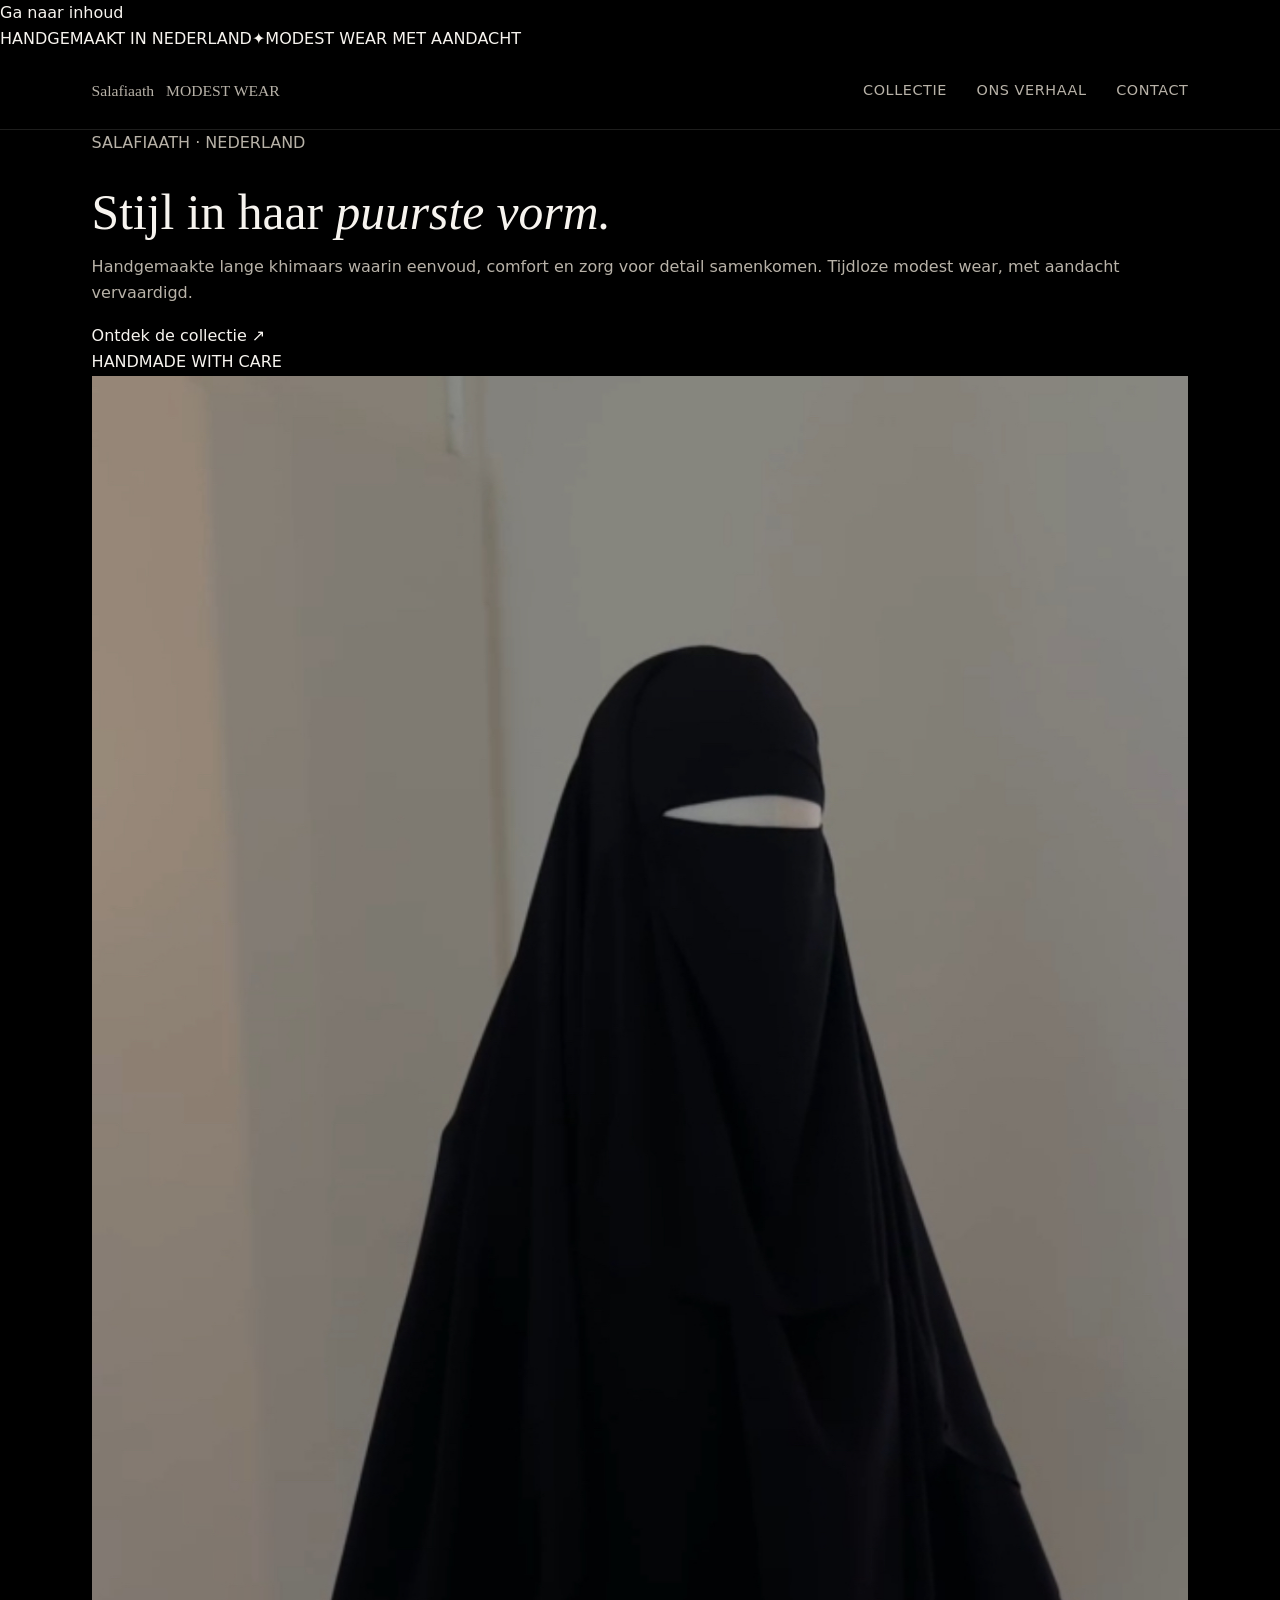
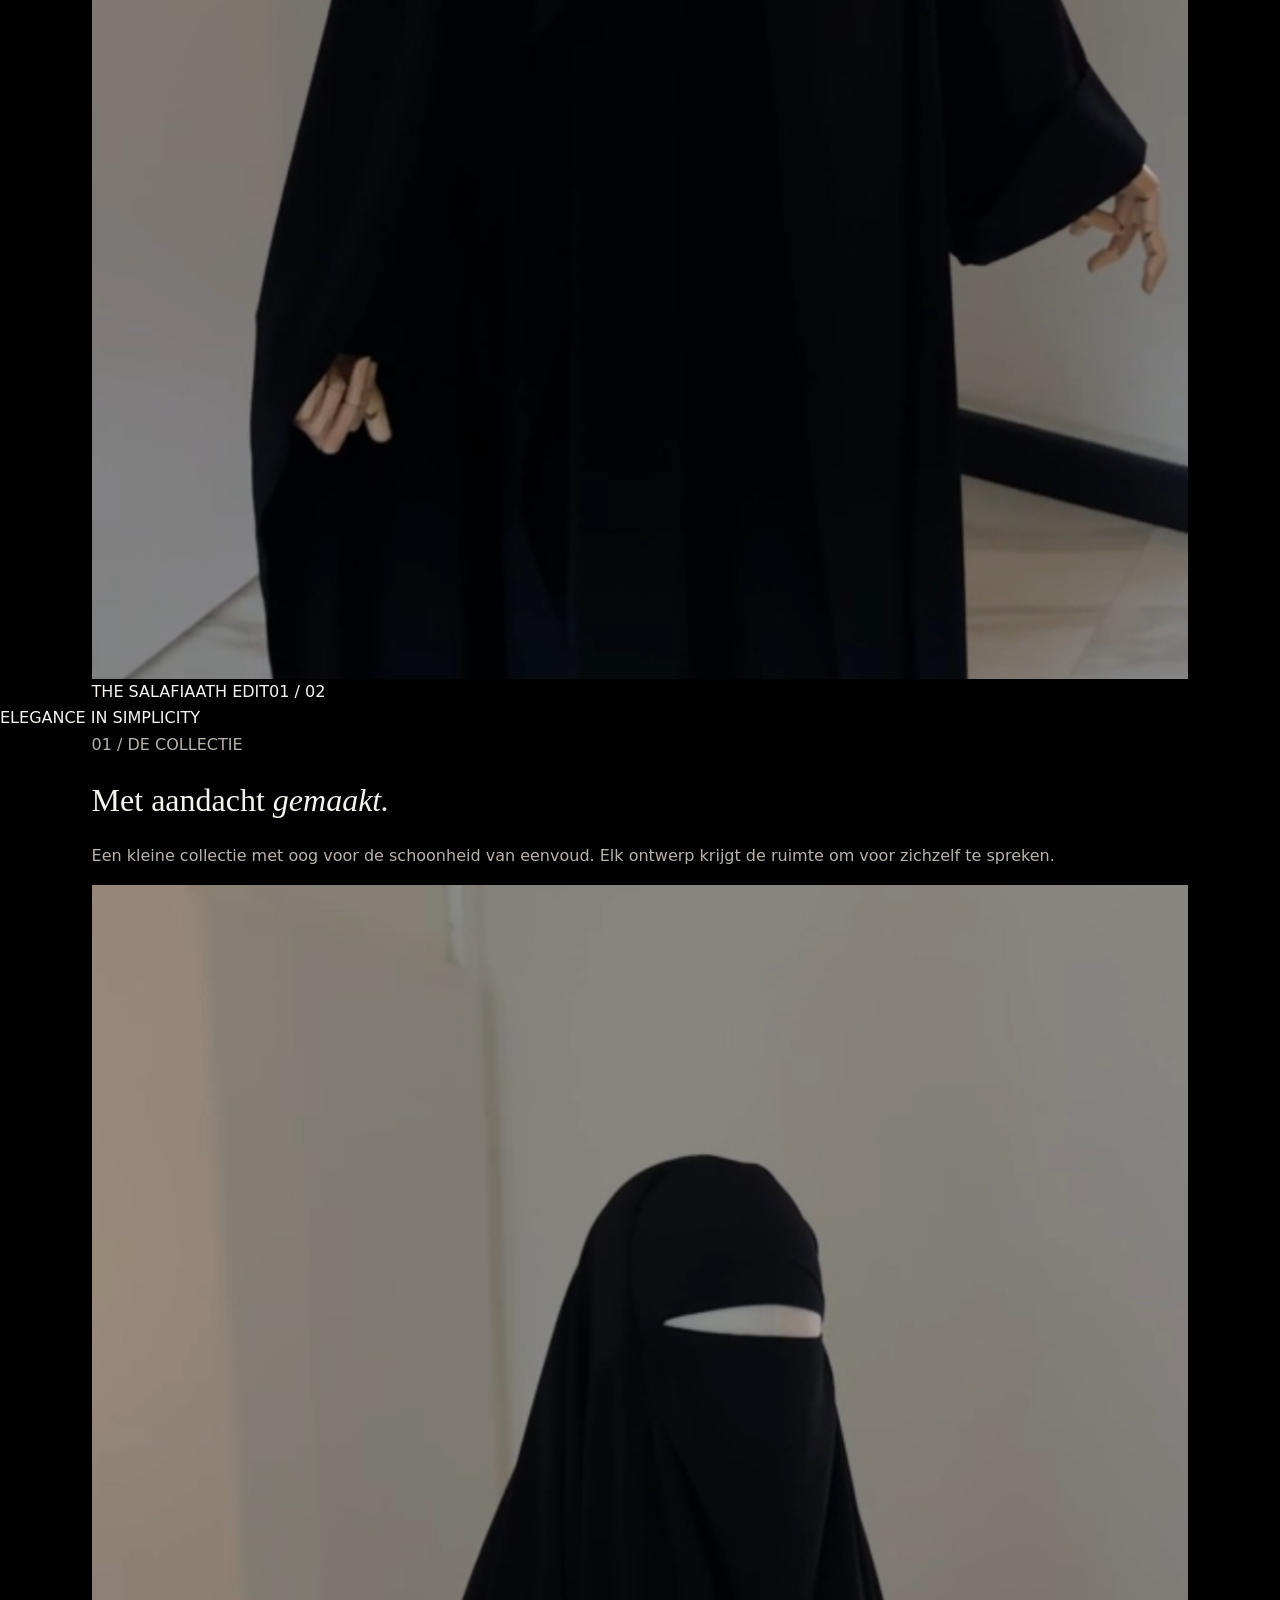
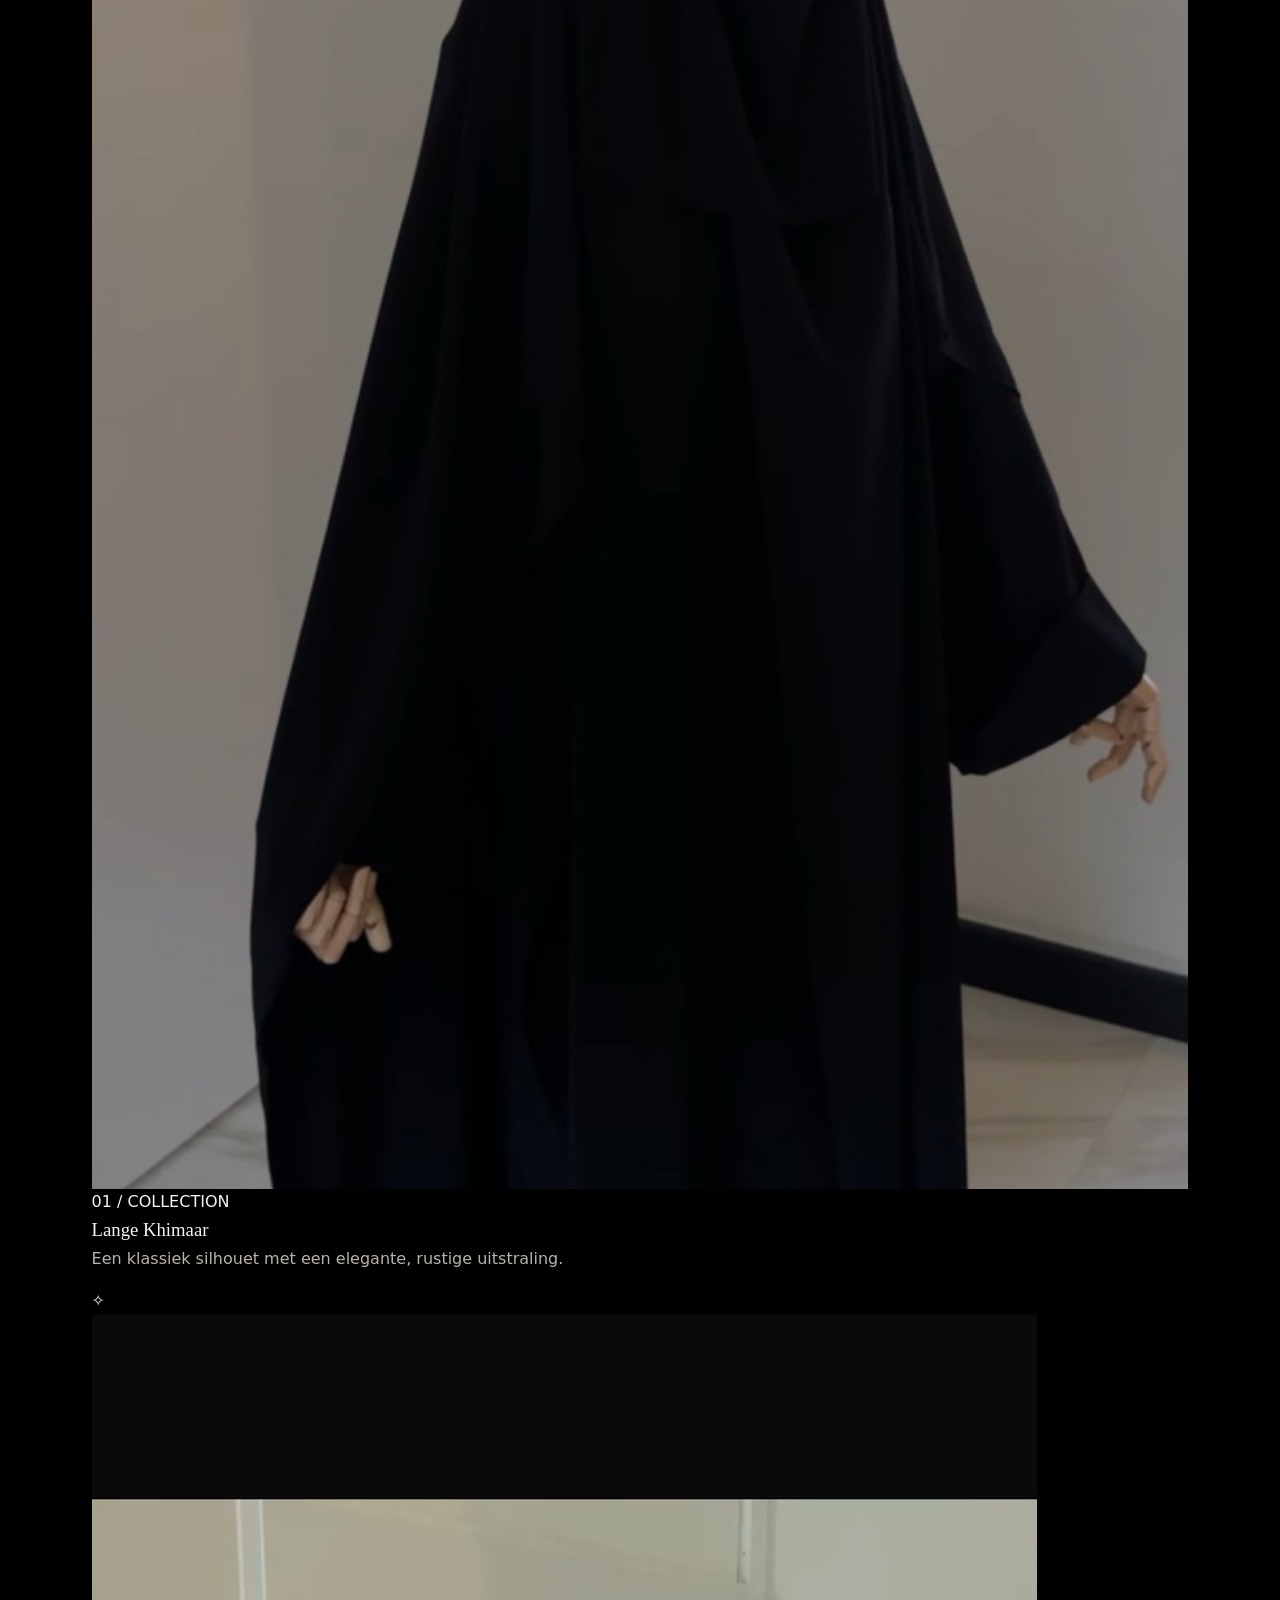
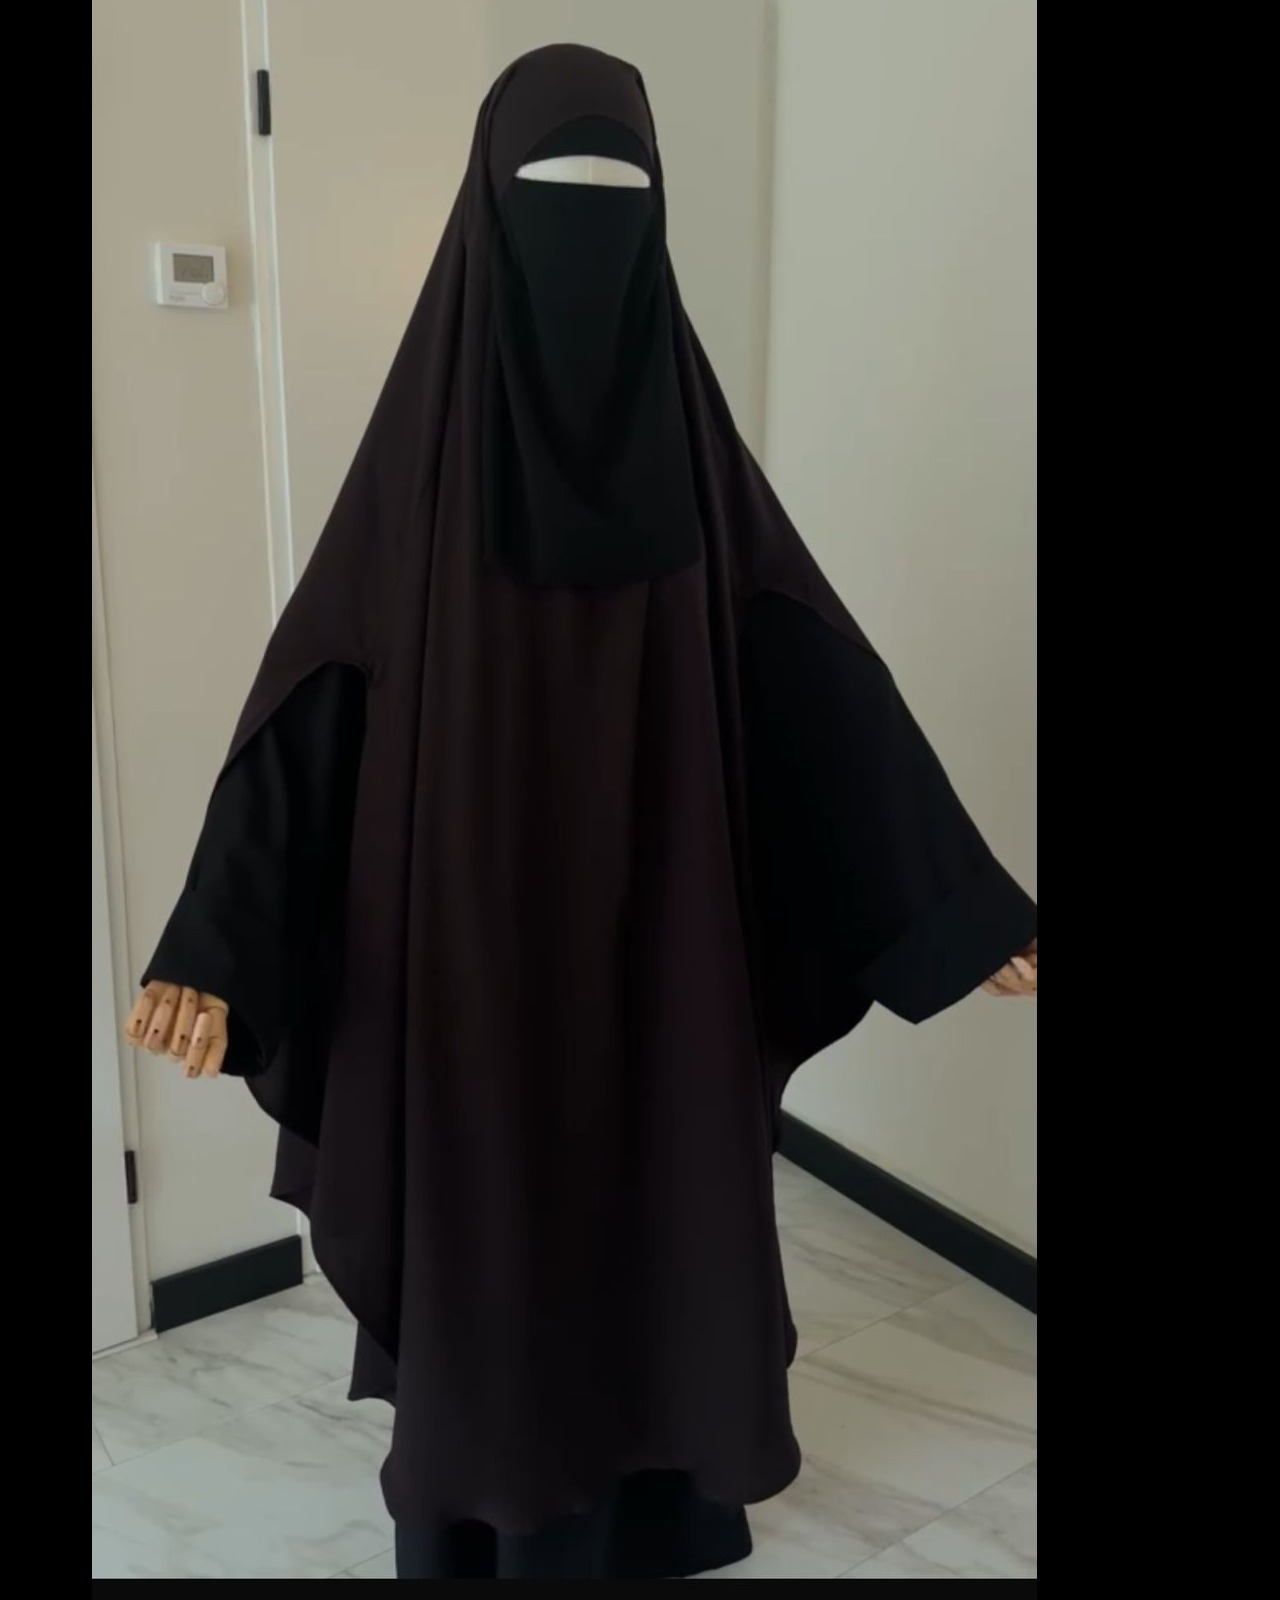
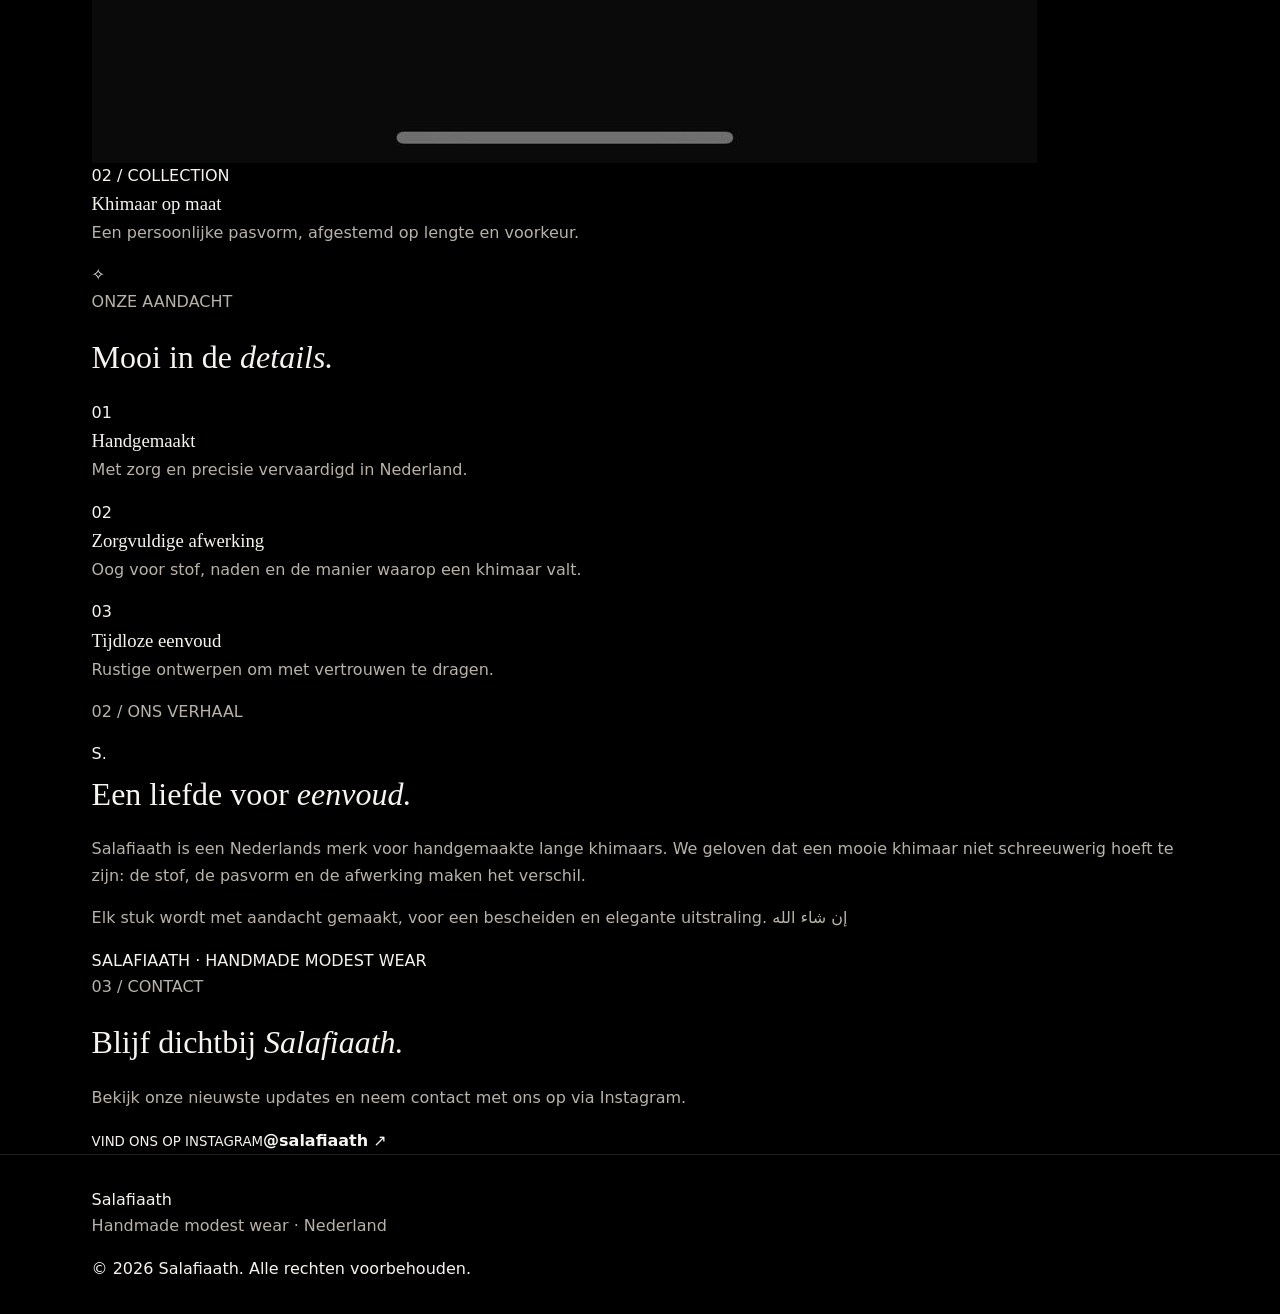
==== commit bfd4153c: "Maak homepage rustiger: zonder bestel- of ontwerpknoppen" ====
--- a/index.html
+++ b/index.html
@@ -3,217 +3,143 @@
 <head>
   <meta charset="UTF-8">
   <meta name="viewport" content="width=device-width, initial-scale=1.0">
-  <title>Salafiaath | Handmade Long Khimaar – Modest Wear</title>
-  <meta name="description" content="Salafiaath – handgemaakte lange khimaars. Ontwerp jouw khimaar: model, stof, kleur en maat.">
+  <meta name="theme-color" content="#f7f4ee">
+  <meta name="description" content="Salafiaath: handgemaakte lange khimaars en tijdloze modest wear, met zorg vervaardigd in Nederland. Ontdek onze collectie.">
+  <link rel="canonical" href="https://salafiaath.be/">
+  <meta property="og:type" content="website">
+  <meta property="og:title" content="Salafiaath | Handmade modest wear">
+  <meta property="og:description" content="Handgemaakte lange khimaars, met aandacht voor elk detail.">
+  <meta property="og:url" content="https://salafiaath.be/">
+  <title>Salafiaath | Handgemaakte Khimaars &amp; Modest Wear</title>
   <link rel="stylesheet" href="css/style.css">
-  <link rel="stylesheet" href="css/photos.css">
-  <link rel="stylesheet" href="css/configurator.css">
 </head>
-<body>
+<body class="page-home">
+  <a class="skip-link" href="#main">Ga naar inhoud</a>
+  <div class="topline"><span>HANDGEMAAKT IN NEDERLAND</span><span class="topline-star" aria-hidden="true">✦</span><span>MODEST WEAR MET AANDACHT</span></div>
+
   <header class="header">
     <div class="container nav">
-      <a href="index.html" class="logo"><span class="logo-mark">S</span> Salafiaath <span>| modest wear</span></a>
-      <button class="menu-toggle" aria-label="Menu openen" id="menuToggle"><span></span><span></span><span></span></button>
-      <nav class="nav-links" id="navLinks">
-        <a href="index.html" class="active">Home</a>
+      <a href="index.html" class="logo" aria-label="Salafiaath – naar de homepage">
+        <span class="brand-name">Salafiaath</span>
+        <span class="brand-sub">MODEST WEAR</span>
+      </a>
+      <button class="menu-toggle" type="button" aria-label="Menu openen" aria-controls="navLinks" aria-expanded="false" id="menuToggle">
+        <span></span><span></span><span></span>
+      </button>
+      <nav class="nav-links" id="navLinks" aria-label="Hoofdnavigatie">
         <a href="#collectie">Collectie</a>
-        <a href="#ontwerp">Ontwerp</a>
-        <a href="bestellen.html">Bestellen</a>
-        <a href="#over">Over Ons</a>
+        <a href="#over">Ons verhaal</a>
         <a href="#contact">Contact</a>
       </nav>
     </div>
   </header>
-  <main>
-    <section class="hero">
-      <div class="hero-bg" aria-hidden="true"></div>
-      <div class="container">
-        <div class="hero-inner">
-          <span class="hero-label">Modest Wear · Nederland</span>
-          <h1>Handmade Long Khimaar</h1>
-          <p class="lead">Met zorg en precisie handgemaakt in Nederland 🇳🇱</p>
-          <div class="hero-actions">
-            <button type="button" class="btn btn-primary btn-large" data-open-config>Ontwerp jouw Khimaar</button>
-            <a href="bestellen.html" class="btn btn-secondary btn-large">Bestel Direct</a>
+
+  <main id="main">
+    <section class="editorial-hero" aria-labelledby="heroTitle">
+      <div class="container hero-layout">
+        <div class="hero-copy">
+          <p class="eyebrow"><span class="eyebrow-line" aria-hidden="true"></span> SALAFIAATH · NEDERLAND</p>
+          <h1 id="heroTitle">Stijl in haar <em>puurste vorm.</em></h1>
+          <p class="hero-description">Handgemaakte lange khimaars waarin eenvoud, comfort en zorg voor detail samenkomen. Tijdloze modest wear, met aandacht vervaardigd.</p>
+          <a class="editorial-link" href="#collectie">Ontdek de collectie <span aria-hidden="true">↗</span></a>
+          <div class="hero-footnote"><span class="hero-footnote-rule"></span><span>HANDMADE WITH CARE</span></div>
+        </div>
+        <div class="hero-media">
+          <div class="hero-image-wrap">
+            <img src="IMG_8702.jpeg" alt="Handgemaakte lange khimaar uit de collectie van Salafiaath" fetchpriority="high">
           </div>
+          <div class="hero-image-meta"><span>THE SALAFIAATH EDIT</span><span>01 / 02</span></div>
         </div>
       </div>
+      <span class="hero-side-note" aria-hidden="true">ELEGANCE IN SIMPLICITY</span>
     </section>
-    <section class="section" id="collectie">
+
+    <section class="collection-section" id="collectie" aria-labelledby="collectionTitle">
       <div class="container">
-        <div class="collectie-intro">
-          <h2>Collectie</h2>
-          <p>Lange khimaars, met aandacht voor stof, drape en afwerking. Elk stuk wordt op bestelling gemaakt.</p>
+        <div class="section-intro">
+          <div>
+            <p class="eyebrow">01 / DE COLLECTIE</p>
+            <h2 id="collectionTitle">Met aandacht <em>gemaakt.</em></h2>
+          </div>
+          <p>Een kleine collectie met oog voor de schoonheid van eenvoud. Elk ontwerp krijgt de ruimte om voor zichzelf te spreken.</p>
         </div>
-        <div class="product-grid">
-          <article class="product-card">
-            <div class="product-image"><img src="IMG_8702.jpeg" alt="Lange khimaar zwart"></div>
-            <div class="product-body">
-              <h3>Lange Khimaar</h3>
-              <div class="meta">Standaard · Handgemaakt</div>
-              <p>Klassieke lange khimaar met elegante drape.</p>
-              <button type="button" class="btn btn-secondary" data-open-config>Ontwerp</button>
-            </div>
+
+        <div class="collection-grid">
+          <article class="collection-card">
+            <figure class="collection-figure">
+              <div class="collection-photo">
+                <img src="IMG_8702.jpeg" alt="Lange khimaar in een tijdloze, donkere uitvoering" loading="lazy">
+              </div>
+              <figcaption>
+                <div><span class="item-index">01 / COLLECTION</span><h3>Lange Khimaar</h3><p>Een klassiek silhouet met een elegante, rustige uitstraling.</p></div>
+                <span class="item-symbol" aria-hidden="true">✧</span>
+              </figcaption>
+            </figure>
           </article>
-          <article class="product-card">
-            <div class="product-image"><img src="e3ed5e40-cc19-4793-84c0-531876d88474.jpeg" alt="Khimaar op maat"></div>
-            <div class="product-body">
-              <h3>Khimaar op maat</h3>
-              <div class="meta">Custom · Lengte &amp; kleur</div>
-              <p>Op jouw maten en kleurvoorkeur.</p>
-              <button type="button" class="btn btn-secondary" data-open-config>Ontwerp</button>
-            </div>
-          </article>
-          <article class="product-card">
-            <div class="product-image"><img src="IMG_8702.jpeg" alt="Extra lange khimaar"></div>
-            <div class="product-body">
-              <h3>Extra lange Khimaar</h3>
-              <div class="meta">Extra coverage</div>
-              <p>Voor wie meer lengte en dekking wenst.</p>
-              <button type="button" class="btn btn-secondary" data-open-config>Ontwerp</button>
-            </div>
+
+          <article class="collection-card collection-card-offset">
+            <figure class="collection-figure">
+              <div class="collection-photo">
+                <img src="e3ed5e40-cc19-4793-84c0-531876d88474.jpeg" alt="Khimaar van Salafiaath met aandacht voor stof en afwerking" loading="lazy">
+              </div>
+              <figcaption>
+                <div><span class="item-index">02 / COLLECTION</span><h3>Khimaar op maat</h3><p>Een persoonlijke pasvorm, afgestemd op lengte en voorkeur.</p></div>
+                <span class="item-symbol" aria-hidden="true">✧</span>
+              </figcaption>
+            </figure>
           </article>
         </div>
       </div>
     </section>
-    <section class="section section-alt" id="ontwerp">
-      <div class="container fit-finder">
-        <div>
-          <h2>Welke maat past bij mij?</h2>
-          <p>Vul alleen je lichaamslengte in. Wij geven meteen een maatadvies.</p>
-          <div class="cfg-field">
-            <label for="fitFinderInput">Lichaamslengte (cm)</label>
-            <input id="fitFinderInput" type="number" min="120" max="220" inputmode="numeric" placeholder="167">
-          </div>
-          <p class="cfg-hint" id="fitFinderMsg">Vul je lichaamslengte in centimeters in.</p>
-          <p style="margin-top:1.5rem;"><button type="button" class="btn btn-primary" data-open-config>Ontwerp jouw Khimaar</button></p>
-        </div>
-        <div class="fit-mini" aria-hidden="true"><span id="fitFinderBar"></span></div>
-      </div>
-    </section>
-    <section class="section section-alt" id="ambacht">
-      <div class="container ambacht-grid">
-        <div class="ambacht-visual"><img src="e3ed5e40-cc19-4793-84c0-531876d88474.jpeg" alt="Handgemaakte khimaar"></div>
-        <div class="ambacht-content">
-          <div class="label">Craftsmanship</div>
-          <h2>Handmade with care</h2>
-          <p>Elke khimaar wordt met de hand gemaakt. Aandacht voor detail en een rustige, ambachtelijke werkwijze.</p>
-          <ul class="ambacht-list">
-            <li>Handgesneden en handgenaaid</li>
-            <li>Zorgvuldige afwerking van randen en naden</li>
-            <li>Persoonlijke afstemming van lengte en kleur</li>
-            <li>Gemaakt in Nederland</li>
-          </ul>
+
+    <section class="values-section" aria-labelledby="valuesTitle">
+      <div class="container">
+        <p class="eyebrow eyebrow-light">ONZE AANDACHT</p>
+        <h2 id="valuesTitle">Mooi in de <em>details.</em></h2>
+        <div class="values-grid">
+          <div class="value-item"><span class="value-number">01</span><h3>Handgemaakt</h3><p>Met zorg en precisie vervaardigd in Nederland.</p></div>
+          <div class="value-item"><span class="value-number">02</span><h3>Zorgvuldige afwerking</h3><p>Oog voor stof, naden en de manier waarop een khimaar valt.</p></div>
+          <div class="value-item"><span class="value-number">03</span><h3>Tijdloze eenvoud</h3><p>Rustige ontwerpen om met vertrouwen te dragen.</p></div>
         </div>
       </div>
     </section>
-    <section class="section" id="over">
-      <div class="container over-grid">
-        <div class="over-content">
-          <h2>Over Salafiaath</h2>
-          <p>Salafiaath is een Nederlands merk voor handgemaakte lange khimaars.</p>
-          <p>Bestellen gaat via de ontwerptool, het aanvraagformulier of Instagram DM. إن شاء الله</p>
-          <div class="over-stats">
-            <div class="stat"><strong>NL</strong><span>Gemaakt in Nederland</span></div>
-            <div class="stat"><strong>Hand</strong><span>Handgemaakt</span></div>
-          </div>
+
+    <section class="about-section" id="over" aria-labelledby="aboutTitle">
+      <div class="container about-layout">
+        <div class="about-side">
+          <p class="eyebrow">02 / ONS VERHAAL</p>
+          <div class="about-mark" aria-hidden="true">S<span>.</span></div>
         </div>
-        <div class="ambacht-visual"><img src="IMG_8702.jpeg" alt="Salafiaath atelier"></div>
-      </div>
-    </section>
-    <section class="cta-section" id="contact">
-      <div class="container">
-        <h2>Klaar om te bestellen?</h2>
-        <p>Ontwerp jouw khimaar of neem contact op via Instagram.</p>
-        <div class="cta-actions">
-          <button type="button" class="btn btn-primary btn-large" data-open-config>Ontwerp jouw Khimaar</button>
-          <a href="https://www.instagram.com/salafiaath/" target="_blank" rel="noopener noreferrer" class="btn btn-secondary btn-large">Instagram DM</a>
+        <div class="about-copy">
+          <h2 id="aboutTitle">Een liefde voor <em>eenvoud.</em></h2>
+          <p>Salafiaath is een Nederlands merk voor handgemaakte lange khimaars. We geloven dat een mooie khimaar niet schreeuwerig hoeft te zijn: de stof, de pasvorm en de afwerking maken het verschil.</p>
+          <p>Elk stuk wordt met aandacht gemaakt, voor een bescheiden en elegante uitstraling. إن شاء الله</p>
+          <div class="about-signature"><span></span> SALAFIAATH · HANDMADE MODEST WEAR</div>
         </div>
       </div>
     </section>
+
+    <section class="contact-section" id="contact" aria-labelledby="contactTitle">
+      <div class="container contact-layout">
+        <div>
+          <p class="eyebrow">03 / CONTACT</p>
+          <h2 id="contactTitle">Blijf dichtbij <em>Salafiaath.</em></h2>
+          <p>Bekijk onze nieuwste updates en neem contact met ons op via Instagram.</p>
+        </div>
+        <a class="instagram-link" href="https://www.instagram.com/salafiaath/" target="_blank" rel="noopener noreferrer" aria-label="Bezoek Salafiaath op Instagram (opent in nieuw tabblad)">
+          <span><small>VIND ONS OP INSTAGRAM</small><strong>@salafiaath</strong></span>
+          <span class="instagram-arrow" aria-hidden="true">↗</span>
+        </a>
+      </div>
+    </section>
   </main>
+
   <footer class="footer">
-    <div class="container">
-      <div class="footer-bottom">
-        <span>© 2026 Salafiaath. Alle rechten voorbehouden.</span>
-        <span>Handmade modest wear · Nederland</span>
-      </div>
+    <div class="container footer-content">
+      <div><a class="footer-brand" href="index.html">Salafiaath</a><p>Handmade modest wear · Nederland</p></div>
+      <span>© 2026 Salafiaath. Alle rechten voorbehouden.</span>
     </div>
   </footer>
-
-  <div id="configurator" role="dialog" aria-modal="true" aria-labelledby="cfgTitle" aria-hidden="true">
-    <div class="cfg-sheet">
-      <div class="cfg-main">
-        <div class="cfg-top">
-          <h2 id="cfgTitle">Ontwerp jouw Khimaar</h2>
-          <button type="button" class="cfg-close" id="cfgClose" aria-label="Sluiten">×</button>
-        </div>
-        <div class="cfg-progress"><span id="cfgBar"></span></div>
-        <div id="cfgStepLabel">Stap 1 van 6</div>
-        <div id="cfgChoices">
-          <div class="cfg-pane" data-step="1">
-            <h3>Kies model</h3>
-            <div class="cfg-grid two" id="cfgModels"></div>
-          </div>
-          <div class="cfg-pane" data-step="2" hidden>
-            <h3>Lichaamslengte</h3>
-            <div class="cfg-field">
-              <label for="cfgHeight">Lengte in cm</label>
-              <input id="cfgHeight" type="number" min="120" max="220" inputmode="numeric" placeholder="167">
-            </div>
-            <p class="cfg-hint" id="cfgFitMsg">Vul je lichaamslengte in centimeters in.</p>
-          </div>
-          <div class="cfg-pane" data-step="3" hidden>
-            <h3>Kies dekking</h3>
-            <div class="cfg-grid" id="cfgCoverage"></div>
-          </div>
-          <div class="cfg-pane" data-step="4" hidden>
-            <h3>Kies stof</h3>
-            <div class="cfg-grid two" id="cfgFabrics"></div>
-          </div>
-          <div class="cfg-pane" data-step="5" hidden>
-            <h3>Kies kleur</h3>
-            <div class="swatches" id="cfgColors"></div>
-          </div>
-          <div class="cfg-pane" data-step="6" hidden>
-            <h3>Jouw Salafiaath</h3>
-            <p style="margin:.8rem 0 .4rem;color:var(--cream);">Kinopening</p>
-            <div class="cfg-grid two" id="cfgChin"></div>
-            <p style="margin:1rem 0 .4rem;color:var(--cream);">Hoofdomtrek</p>
-            <div class="cfg-grid two" id="cfgHead"></div>
-            <div class="cfg-field" id="cfgCustomHead" hidden style="margin-top:1rem;">
-              <label for="cfgHeadCm">Hoofdomtrek in cm</label>
-              <input id="cfgHeadCm" type="number" min="40" max="80" inputmode="decimal" placeholder="56">
-            </div>
-            <ul class="cfg-sum" id="cfgSummary" style="margin-top:1.25rem;"></ul>
-            <div class="cfg-price" id="cfgPrice">€39,95</div>
-          </div>
-        </div>
-        <div class="cfg-nav">
-          <button type="button" class="btn btn-secondary" id="cfgPrev">Vorige</button>
-          <span class="cfg-live">Prijs <strong id="cfgLivePrice">€39,95</strong></span>
-          <button type="button" class="btn btn-primary" id="cfgNext">Volgende</button>
-          <div id="cfgOrderWrap" hidden>
-            <button type="button" class="btn btn-primary" id="cfgOrder">Laat mijn khimaar maken</button>
-          </div>
-        </div>
-        <p id="cfgCopied" hidden></p>
-      </div>
-      <aside class="cfg-side">
-        <div class="preview-stage" id="cfgPreview">
-          <svg class="silhouette" viewBox="0 0 120 220" role="img" aria-label="Khimaar preview">
-            <ellipse cx="60" cy="208" rx="28" ry="5" fill="rgba(247,244,239,.08)"/>
-            <path class="khimaar-body" fill="var(--khimaar)" d="M60 22 C42 22 30 34 28 50 L22 78 C18 98 16 128 20 168 L24 198 C26 206 40 210 60 210 C80 210 94 206 96 198 L100 168 C104 128 102 98 98 78 L92 50 C90 34 78 22 60 22 Z"/>
-            <path fill="var(--khimaar)" d="M60 18 C48 18 40 26 38 36 C36 30 42 22 60 20 C78 22 84 30 82 36 C80 26 72 18 60 18 Z"/>
-            <ellipse cx="60" cy="40" rx="11" ry="13" fill="#1a1612"/>
-          </svg>
-          <div class="fit-mark" id="fitMark">lengte</div>
-        </div>
-        <p style="text-align:center;font-size:.78rem;color:var(--text-muted);">Live preview</p>
-      </aside>
-    </div>
-  </div>
-  <script src="js/main.js"></script>
-  <script src="js/configurator.js"></script>
+  <script src="js/main.js" defer></script>
 </body>
 </html>
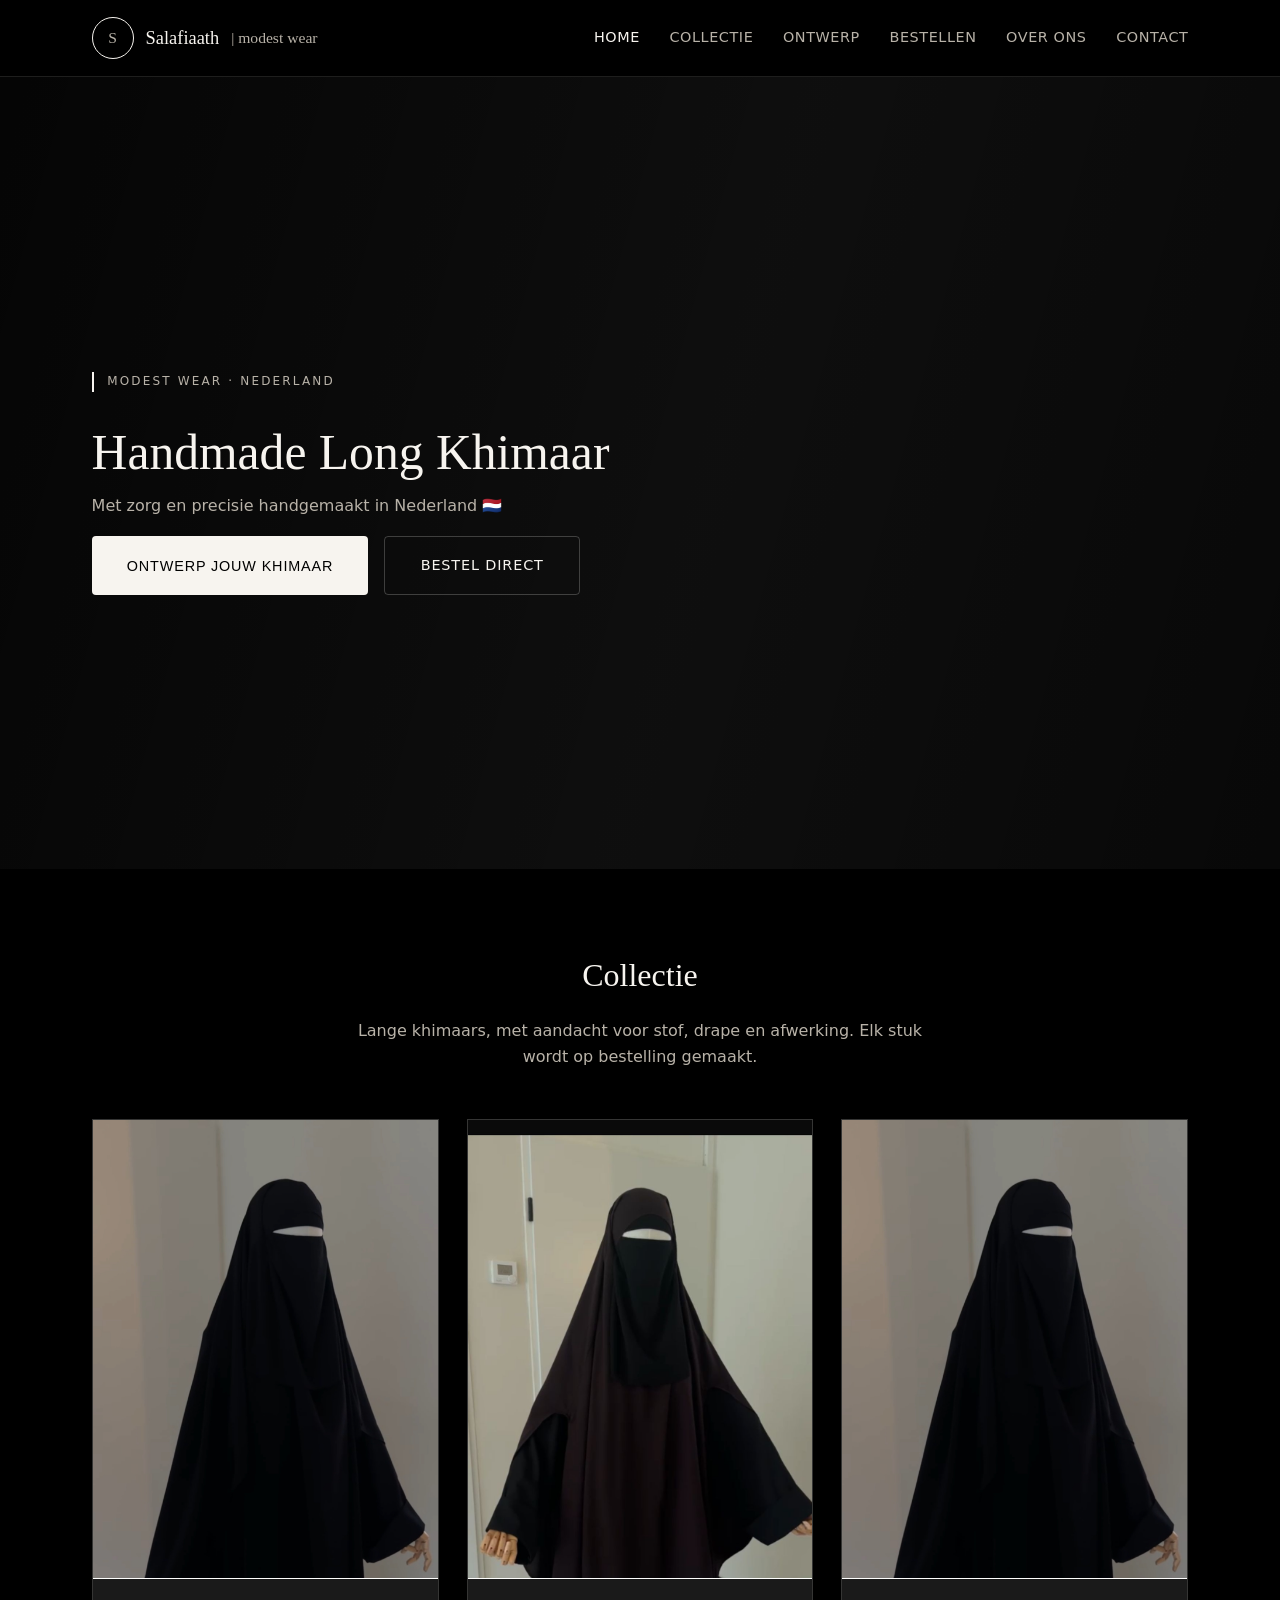
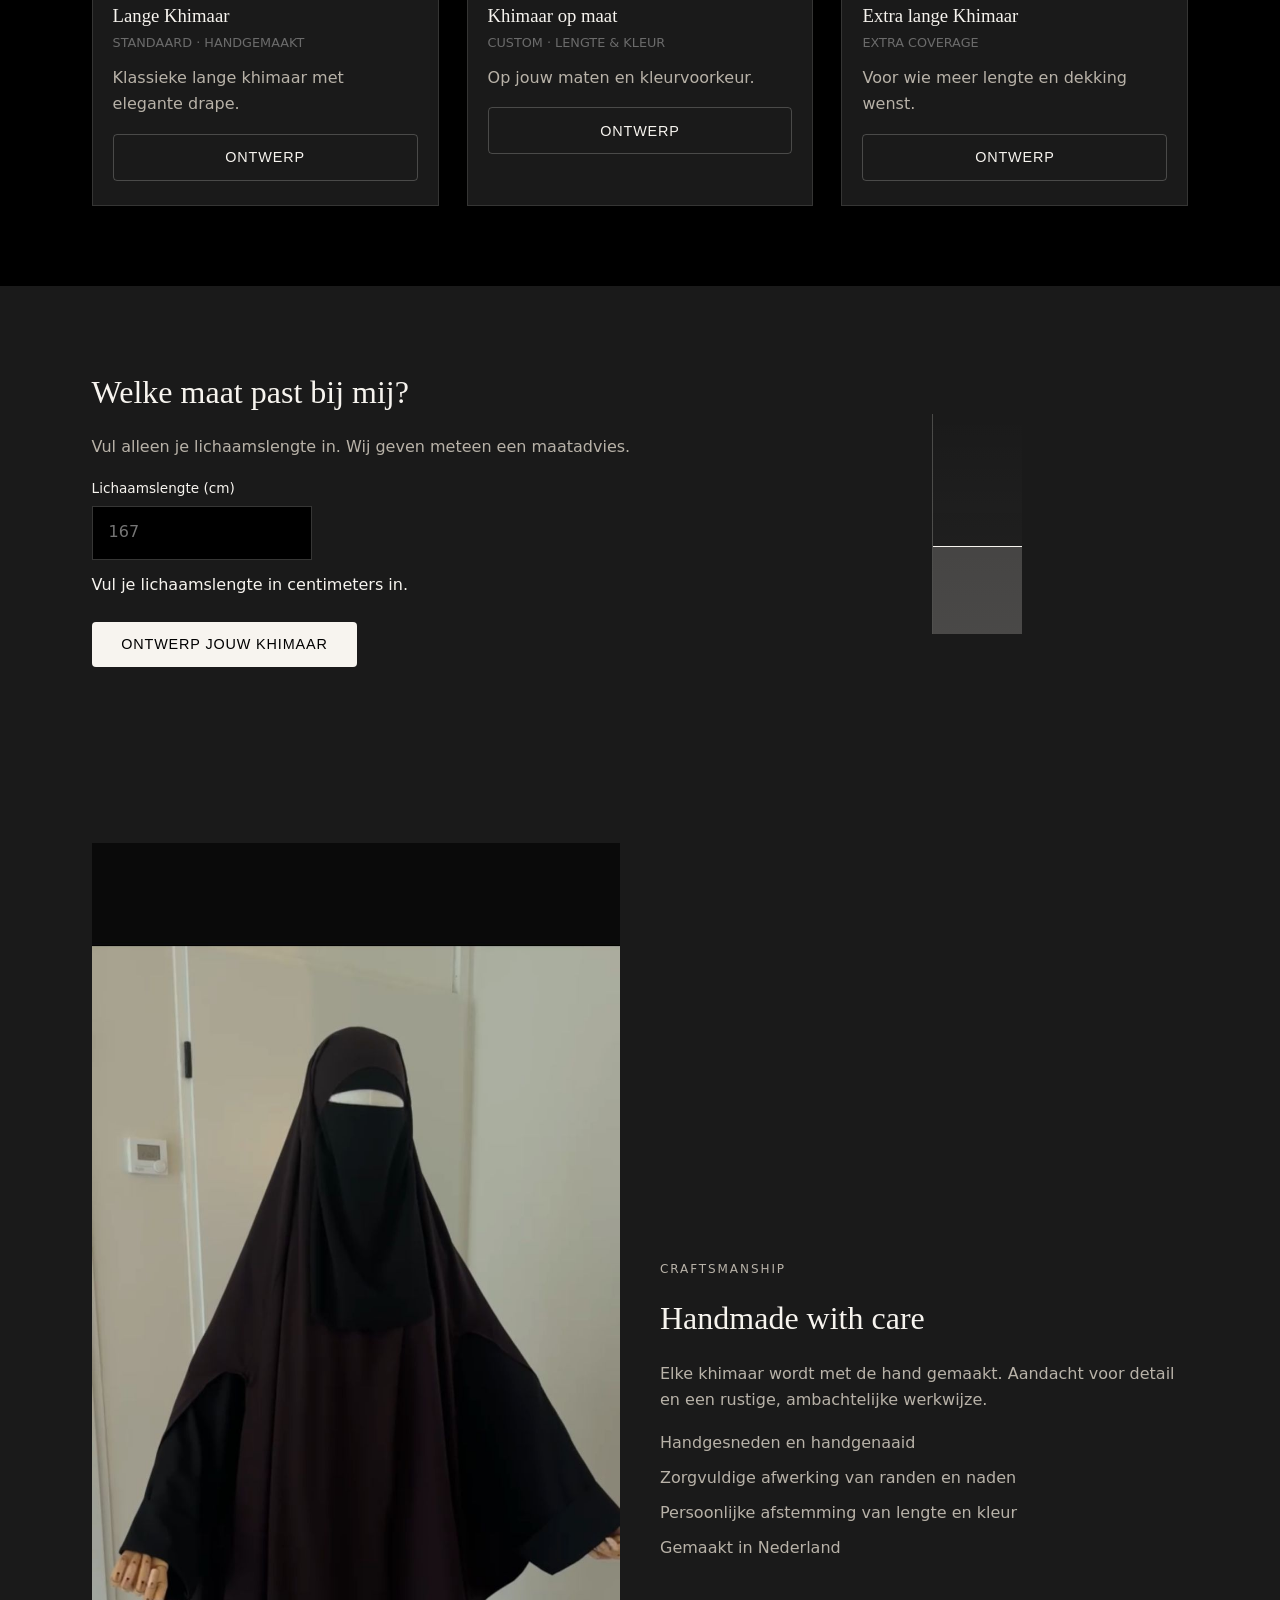
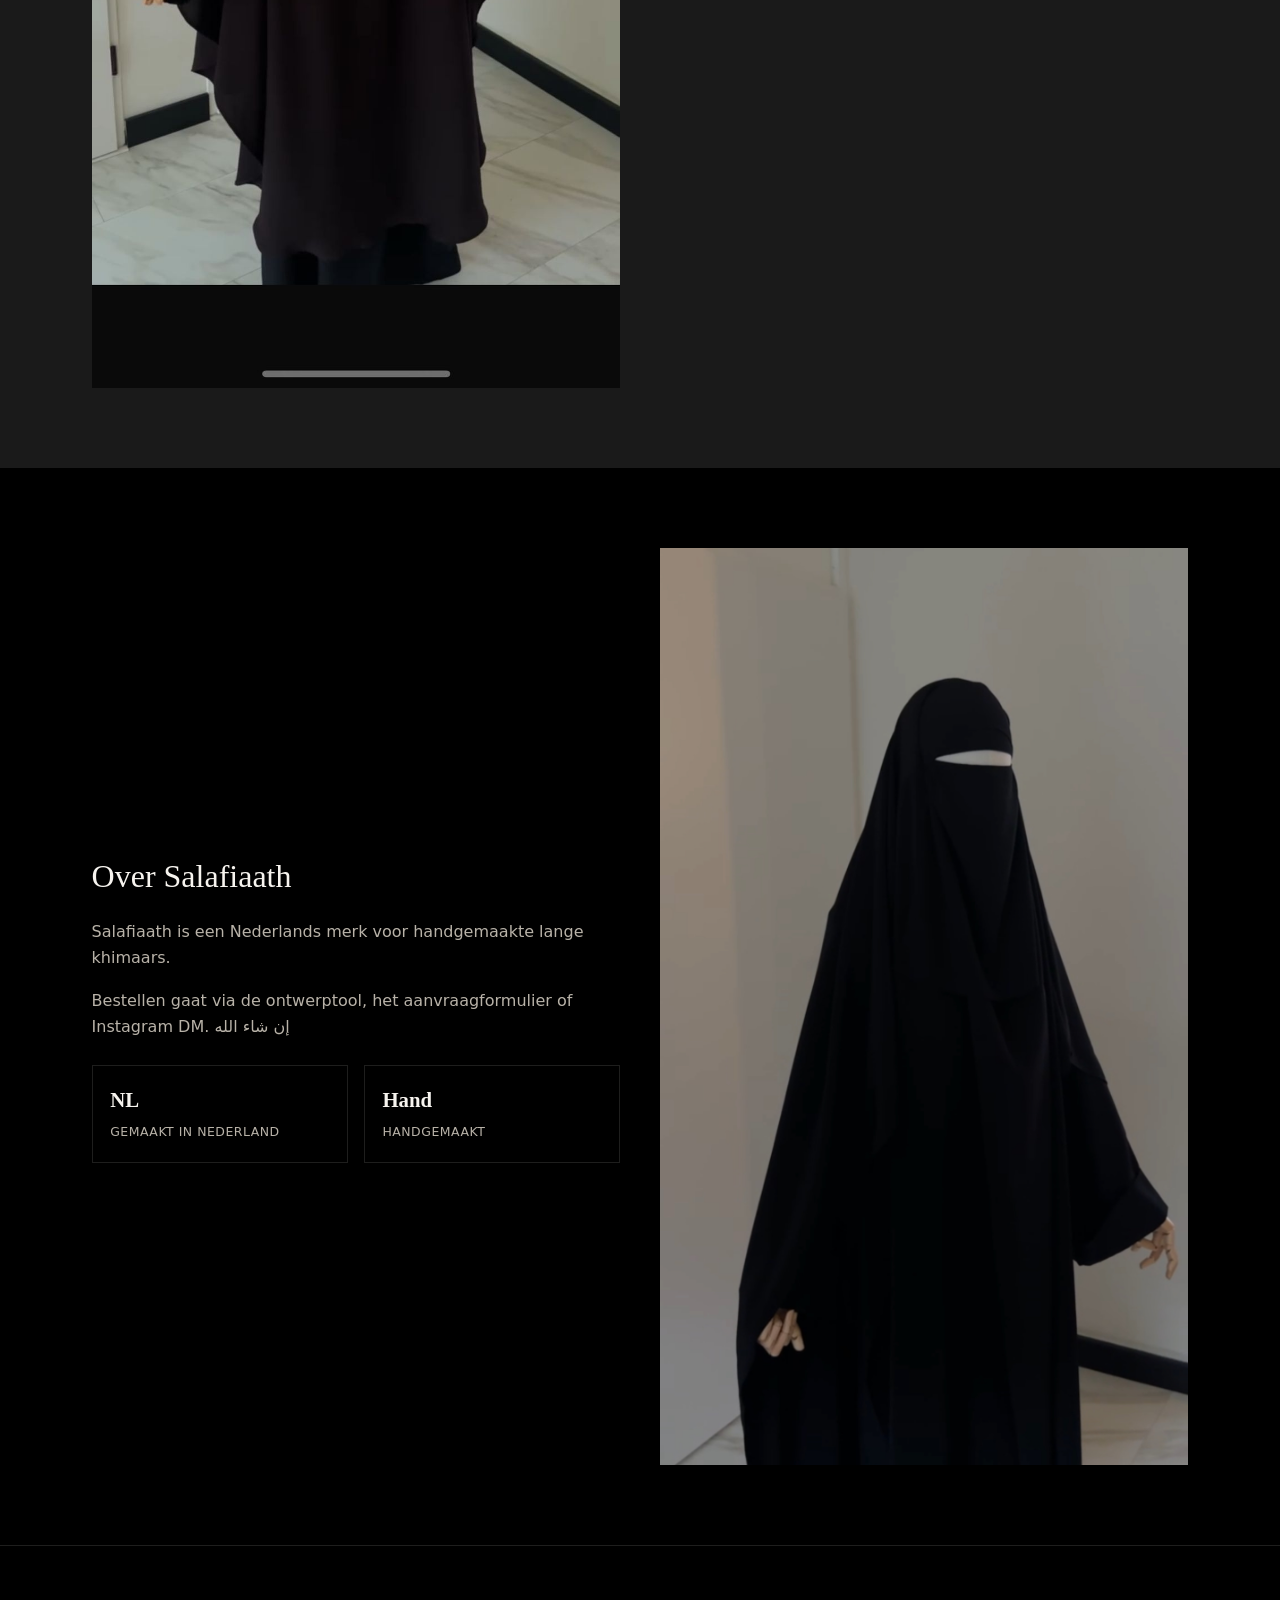
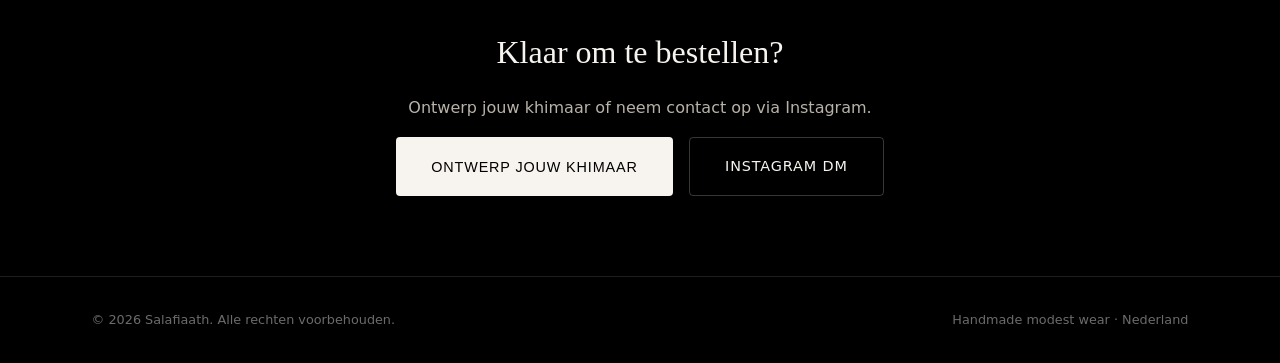
==== commit dfc4004f: "Herstel oorspronkelijke zwarte homepage en khimaar-ontwerper" ====
--- a/index.html
+++ b/index.html
@@ -3,143 +3,217 @@
 <head>
   <meta charset="UTF-8">
   <meta name="viewport" content="width=device-width, initial-scale=1.0">
-  <meta name="theme-color" content="#f7f4ee">
-  <meta name="description" content="Salafiaath: handgemaakte lange khimaars en tijdloze modest wear, met zorg vervaardigd in Nederland. Ontdek onze collectie.">
-  <link rel="canonical" href="https://salafiaath.be/">
-  <meta property="og:type" content="website">
-  <meta property="og:title" content="Salafiaath | Handmade modest wear">
-  <meta property="og:description" content="Handgemaakte lange khimaars, met aandacht voor elk detail.">
-  <meta property="og:url" content="https://salafiaath.be/">
-  <title>Salafiaath | Handgemaakte Khimaars &amp; Modest Wear</title>
+  <title>Salafiaath | Handmade Long Khimaar – Modest Wear</title>
+  <meta name="description" content="Salafiaath – handgemaakte lange khimaars. Ontwerp jouw khimaar: model, stof, kleur en maat.">
   <link rel="stylesheet" href="css/style.css">
+  <link rel="stylesheet" href="css/photos.css">
+  <link rel="stylesheet" href="css/configurator.css">
 </head>
-<body class="page-home">
-  <a class="skip-link" href="#main">Ga naar inhoud</a>
-  <div class="topline"><span>HANDGEMAAKT IN NEDERLAND</span><span class="topline-star" aria-hidden="true">✦</span><span>MODEST WEAR MET AANDACHT</span></div>
-
+<body>
   <header class="header">
     <div class="container nav">
-      <a href="index.html" class="logo" aria-label="Salafiaath – naar de homepage">
-        <span class="brand-name">Salafiaath</span>
-        <span class="brand-sub">MODEST WEAR</span>
-      </a>
-      <button class="menu-toggle" type="button" aria-label="Menu openen" aria-controls="navLinks" aria-expanded="false" id="menuToggle">
-        <span></span><span></span><span></span>
-      </button>
-      <nav class="nav-links" id="navLinks" aria-label="Hoofdnavigatie">
+      <a href="index.html" class="logo"><span class="logo-mark">S</span> Salafiaath <span>| modest wear</span></a>
+      <button class="menu-toggle" aria-label="Menu openen" id="menuToggle"><span></span><span></span><span></span></button>
+      <nav class="nav-links" id="navLinks">
+        <a href="index.html" class="active">Home</a>
         <a href="#collectie">Collectie</a>
-        <a href="#over">Ons verhaal</a>
+        <a href="#ontwerp">Ontwerp</a>
+        <a href="bestellen.html">Bestellen</a>
+        <a href="#over">Over Ons</a>
         <a href="#contact">Contact</a>
       </nav>
     </div>
   </header>
-
-  <main id="main">
-    <section class="editorial-hero" aria-labelledby="heroTitle">
-      <div class="container hero-layout">
-        <div class="hero-copy">
-          <p class="eyebrow"><span class="eyebrow-line" aria-hidden="true"></span> SALAFIAATH · NEDERLAND</p>
-          <h1 id="heroTitle">Stijl in haar <em>puurste vorm.</em></h1>
-          <p class="hero-description">Handgemaakte lange khimaars waarin eenvoud, comfort en zorg voor detail samenkomen. Tijdloze modest wear, met aandacht vervaardigd.</p>
-          <a class="editorial-link" href="#collectie">Ontdek de collectie <span aria-hidden="true">↗</span></a>
-          <div class="hero-footnote"><span class="hero-footnote-rule"></span><span>HANDMADE WITH CARE</span></div>
-        </div>
-        <div class="hero-media">
-          <div class="hero-image-wrap">
-            <img src="IMG_8702.jpeg" alt="Handgemaakte lange khimaar uit de collectie van Salafiaath" fetchpriority="high">
-          </div>
-          <div class="hero-image-meta"><span>THE SALAFIAATH EDIT</span><span>01 / 02</span></div>
-        </div>
-      </div>
-      <span class="hero-side-note" aria-hidden="true">ELEGANCE IN SIMPLICITY</span>
-    </section>
-
-    <section class="collection-section" id="collectie" aria-labelledby="collectionTitle">
+  <main>
+    <section class="hero">
+      <div class="hero-bg" aria-hidden="true"></div>
       <div class="container">
-        <div class="section-intro">
-          <div>
-            <p class="eyebrow">01 / DE COLLECTIE</p>
-            <h2 id="collectionTitle">Met aandacht <em>gemaakt.</em></h2>
-          </div>
-          <p>Een kleine collectie met oog voor de schoonheid van eenvoud. Elk ontwerp krijgt de ruimte om voor zichzelf te spreken.</p>
-        </div>
-
-        <div class="collection-grid">
-          <article class="collection-card">
-            <figure class="collection-figure">
-              <div class="collection-photo">
-                <img src="IMG_8702.jpeg" alt="Lange khimaar in een tijdloze, donkere uitvoering" loading="lazy">
-              </div>
-              <figcaption>
-                <div><span class="item-index">01 / COLLECTION</span><h3>Lange Khimaar</h3><p>Een klassiek silhouet met een elegante, rustige uitstraling.</p></div>
-                <span class="item-symbol" aria-hidden="true">✧</span>
-              </figcaption>
-            </figure>
+        <div class="hero-inner">
+          <span class="hero-label">Modest Wear · Nederland</span>
+          <h1>Handmade Long Khimaar</h1>
+          <p class="lead">Met zorg en precisie handgemaakt in Nederland 🇳🇱</p>
+          <div class="hero-actions">
+            <button type="button" class="btn btn-primary btn-large" data-open-config>Ontwerp jouw Khimaar</button>
+            <a href="bestellen.html" class="btn btn-secondary btn-large">Bestel Direct</a>
+          </div>
+        </div>
+      </div>
+    </section>
+    <section class="section" id="collectie">
+      <div class="container">
+        <div class="collectie-intro">
+          <h2>Collectie</h2>
+          <p>Lange khimaars, met aandacht voor stof, drape en afwerking. Elk stuk wordt op bestelling gemaakt.</p>
+        </div>
+        <div class="product-grid">
+          <article class="product-card">
+            <div class="product-image"><img src="IMG_8702.jpeg" alt="Lange khimaar zwart"></div>
+            <div class="product-body">
+              <h3>Lange Khimaar</h3>
+              <div class="meta">Standaard · Handgemaakt</div>
+              <p>Klassieke lange khimaar met elegante drape.</p>
+              <button type="button" class="btn btn-secondary" data-open-config>Ontwerp</button>
+            </div>
           </article>
-
-          <article class="collection-card collection-card-offset">
-            <figure class="collection-figure">
-              <div class="collection-photo">
-                <img src="e3ed5e40-cc19-4793-84c0-531876d88474.jpeg" alt="Khimaar van Salafiaath met aandacht voor stof en afwerking" loading="lazy">
-              </div>
-              <figcaption>
-                <div><span class="item-index">02 / COLLECTION</span><h3>Khimaar op maat</h3><p>Een persoonlijke pasvorm, afgestemd op lengte en voorkeur.</p></div>
-                <span class="item-symbol" aria-hidden="true">✧</span>
-              </figcaption>
-            </figure>
+          <article class="product-card">
+            <div class="product-image"><img src="e3ed5e40-cc19-4793-84c0-531876d88474.jpeg" alt="Khimaar op maat"></div>
+            <div class="product-body">
+              <h3>Khimaar op maat</h3>
+              <div class="meta">Custom · Lengte &amp; kleur</div>
+              <p>Op jouw maten en kleurvoorkeur.</p>
+              <button type="button" class="btn btn-secondary" data-open-config>Ontwerp</button>
+            </div>
           </article>
-        </div>
-      </div>
-    </section>
-
-    <section class="values-section" aria-labelledby="valuesTitle">
+          <article class="product-card">
+            <div class="product-image"><img src="IMG_8702.jpeg" alt="Extra lange khimaar"></div>
+            <div class="product-body">
+              <h3>Extra lange Khimaar</h3>
+              <div class="meta">Extra coverage</div>
+              <p>Voor wie meer lengte en dekking wenst.</p>
+              <button type="button" class="btn btn-secondary" data-open-config>Ontwerp</button>
+            </div>
+          </article>
+        </div>
+      </div>
+    </section>
+    <section class="section section-alt" id="ontwerp">
+      <div class="container fit-finder">
+        <div>
+          <h2>Welke maat past bij mij?</h2>
+          <p>Vul alleen je lichaamslengte in. Wij geven meteen een maatadvies.</p>
+          <div class="cfg-field">
+            <label for="fitFinderInput">Lichaamslengte (cm)</label>
+            <input id="fitFinderInput" type="number" min="120" max="220" inputmode="numeric" placeholder="167">
+          </div>
+          <p class="cfg-hint" id="fitFinderMsg">Vul je lichaamslengte in centimeters in.</p>
+          <p style="margin-top:1.5rem;"><button type="button" class="btn btn-primary" data-open-config>Ontwerp jouw Khimaar</button></p>
+        </div>
+        <div class="fit-mini" aria-hidden="true"><span id="fitFinderBar"></span></div>
+      </div>
+    </section>
+    <section class="section section-alt" id="ambacht">
+      <div class="container ambacht-grid">
+        <div class="ambacht-visual"><img src="e3ed5e40-cc19-4793-84c0-531876d88474.jpeg" alt="Handgemaakte khimaar"></div>
+        <div class="ambacht-content">
+          <div class="label">Craftsmanship</div>
+          <h2>Handmade with care</h2>
+          <p>Elke khimaar wordt met de hand gemaakt. Aandacht voor detail en een rustige, ambachtelijke werkwijze.</p>
+          <ul class="ambacht-list">
+            <li>Handgesneden en handgenaaid</li>
+            <li>Zorgvuldige afwerking van randen en naden</li>
+            <li>Persoonlijke afstemming van lengte en kleur</li>
+            <li>Gemaakt in Nederland</li>
+          </ul>
+        </div>
+      </div>
+    </section>
+    <section class="section" id="over">
+      <div class="container over-grid">
+        <div class="over-content">
+          <h2>Over Salafiaath</h2>
+          <p>Salafiaath is een Nederlands merk voor handgemaakte lange khimaars.</p>
+          <p>Bestellen gaat via de ontwerptool, het aanvraagformulier of Instagram DM. إن شاء الله</p>
+          <div class="over-stats">
+            <div class="stat"><strong>NL</strong><span>Gemaakt in Nederland</span></div>
+            <div class="stat"><strong>Hand</strong><span>Handgemaakt</span></div>
+          </div>
+        </div>
+        <div class="ambacht-visual"><img src="IMG_8702.jpeg" alt="Salafiaath atelier"></div>
+      </div>
+    </section>
+    <section class="cta-section" id="contact">
       <div class="container">
-        <p class="eyebrow eyebrow-light">ONZE AANDACHT</p>
-        <h2 id="valuesTitle">Mooi in de <em>details.</em></h2>
-        <div class="values-grid">
-          <div class="value-item"><span class="value-number">01</span><h3>Handgemaakt</h3><p>Met zorg en precisie vervaardigd in Nederland.</p></div>
-          <div class="value-item"><span class="value-number">02</span><h3>Zorgvuldige afwerking</h3><p>Oog voor stof, naden en de manier waarop een khimaar valt.</p></div>
-          <div class="value-item"><span class="value-number">03</span><h3>Tijdloze eenvoud</h3><p>Rustige ontwerpen om met vertrouwen te dragen.</p></div>
-        </div>
-      </div>
-    </section>
-
-    <section class="about-section" id="over" aria-labelledby="aboutTitle">
-      <div class="container about-layout">
-        <div class="about-side">
-          <p class="eyebrow">02 / ONS VERHAAL</p>
-          <div class="about-mark" aria-hidden="true">S<span>.</span></div>
-        </div>
-        <div class="about-copy">
-          <h2 id="aboutTitle">Een liefde voor <em>eenvoud.</em></h2>
-          <p>Salafiaath is een Nederlands merk voor handgemaakte lange khimaars. We geloven dat een mooie khimaar niet schreeuwerig hoeft te zijn: de stof, de pasvorm en de afwerking maken het verschil.</p>
-          <p>Elk stuk wordt met aandacht gemaakt, voor een bescheiden en elegante uitstraling. إن شاء الله</p>
-          <div class="about-signature"><span></span> SALAFIAATH · HANDMADE MODEST WEAR</div>
-        </div>
-      </div>
-    </section>
-
-    <section class="contact-section" id="contact" aria-labelledby="contactTitle">
-      <div class="container contact-layout">
-        <div>
-          <p class="eyebrow">03 / CONTACT</p>
-          <h2 id="contactTitle">Blijf dichtbij <em>Salafiaath.</em></h2>
-          <p>Bekijk onze nieuwste updates en neem contact met ons op via Instagram.</p>
-        </div>
-        <a class="instagram-link" href="https://www.instagram.com/salafiaath/" target="_blank" rel="noopener noreferrer" aria-label="Bezoek Salafiaath op Instagram (opent in nieuw tabblad)">
-          <span><small>VIND ONS OP INSTAGRAM</small><strong>@salafiaath</strong></span>
-          <span class="instagram-arrow" aria-hidden="true">↗</span>
-        </a>
+        <h2>Klaar om te bestellen?</h2>
+        <p>Ontwerp jouw khimaar of neem contact op via Instagram.</p>
+        <div class="cta-actions">
+          <button type="button" class="btn btn-primary btn-large" data-open-config>Ontwerp jouw Khimaar</button>
+          <a href="https://www.instagram.com/salafiaath/" target="_blank" rel="noopener noreferrer" class="btn btn-secondary btn-large">Instagram DM</a>
+        </div>
       </div>
     </section>
   </main>
-
   <footer class="footer">
-    <div class="container footer-content">
-      <div><a class="footer-brand" href="index.html">Salafiaath</a><p>Handmade modest wear · Nederland</p></div>
-      <span>© 2026 Salafiaath. Alle rechten voorbehouden.</span>
+    <div class="container">
+      <div class="footer-bottom">
+        <span>© 2026 Salafiaath. Alle rechten voorbehouden.</span>
+        <span>Handmade modest wear · Nederland</span>
+      </div>
     </div>
   </footer>
-  <script src="js/main.js" defer></script>
+
+  <div id="configurator" role="dialog" aria-modal="true" aria-labelledby="cfgTitle" aria-hidden="true">
+    <div class="cfg-sheet">
+      <div class="cfg-main">
+        <div class="cfg-top">
+          <h2 id="cfgTitle">Ontwerp jouw Khimaar</h2>
+          <button type="button" class="cfg-close" id="cfgClose" aria-label="Sluiten">×</button>
+        </div>
+        <div class="cfg-progress"><span id="cfgBar"></span></div>
+        <div id="cfgStepLabel">Stap 1 van 6</div>
+        <div id="cfgChoices">
+          <div class="cfg-pane" data-step="1">
+            <h3>Kies model</h3>
+            <div class="cfg-grid two" id="cfgModels"></div>
+          </div>
+          <div class="cfg-pane" data-step="2" hidden>
+            <h3>Lichaamslengte</h3>
+            <div class="cfg-field">
+              <label for="cfgHeight">Lengte in cm</label>
+              <input id="cfgHeight" type="number" min="120" max="220" inputmode="numeric" placeholder="167">
+            </div>
+            <p class="cfg-hint" id="cfgFitMsg">Vul je lichaamslengte in centimeters in.</p>
+          </div>
+          <div class="cfg-pane" data-step="3" hidden>
+            <h3>Kies dekking</h3>
+            <div class="cfg-grid" id="cfgCoverage"></div>
+          </div>
+          <div class="cfg-pane" data-step="4" hidden>
+            <h3>Kies stof</h3>
+            <div class="cfg-grid two" id="cfgFabrics"></div>
+          </div>
+          <div class="cfg-pane" data-step="5" hidden>
+            <h3>Kies kleur</h3>
+            <div class="swatches" id="cfgColors"></div>
+          </div>
+          <div class="cfg-pane" data-step="6" hidden>
+            <h3>Jouw Salafiaath</h3>
+            <p style="margin:.8rem 0 .4rem;color:var(--cream);">Kinopening</p>
+            <div class="cfg-grid two" id="cfgChin"></div>
+            <p style="margin:1rem 0 .4rem;color:var(--cream);">Hoofdomtrek</p>
+            <div class="cfg-grid two" id="cfgHead"></div>
+            <div class="cfg-field" id="cfgCustomHead" hidden style="margin-top:1rem;">
+              <label for="cfgHeadCm">Hoofdomtrek in cm</label>
+              <input id="cfgHeadCm" type="number" min="40" max="80" inputmode="decimal" placeholder="56">
+            </div>
+            <ul class="cfg-sum" id="cfgSummary" style="margin-top:1.25rem;"></ul>
+            <div class="cfg-price" id="cfgPrice">€39,95</div>
+          </div>
+        </div>
+        <div class="cfg-nav">
+          <button type="button" class="btn btn-secondary" id="cfgPrev">Vorige</button>
+          <span class="cfg-live">Prijs <strong id="cfgLivePrice">€39,95</strong></span>
+          <button type="button" class="btn btn-primary" id="cfgNext">Volgende</button>
+          <div id="cfgOrderWrap" hidden>
+            <button type="button" class="btn btn-primary" id="cfgOrder">Laat mijn khimaar maken</button>
+          </div>
+        </div>
+        <p id="cfgCopied" hidden></p>
+      </div>
+      <aside class="cfg-side">
+        <div class="preview-stage" id="cfgPreview">
+          <svg class="silhouette" viewBox="0 0 120 220" role="img" aria-label="Khimaar preview">
+            <ellipse cx="60" cy="208" rx="28" ry="5" fill="rgba(247,244,239,.08)"/>
+            <path class="khimaar-body" fill="var(--khimaar)" d="M60 22 C42 22 30 34 28 50 L22 78 C18 98 16 128 20 168 L24 198 C26 206 40 210 60 210 C80 210 94 206 96 198 L100 168 C104 128 102 98 98 78 L92 50 C90 34 78 22 60 22 Z"/>
+            <path fill="var(--khimaar)" d="M60 18 C48 18 40 26 38 36 C36 30 42 22 60 20 C78 22 84 30 82 36 C80 26 72 18 60 18 Z"/>
+            <ellipse cx="60" cy="40" rx="11" ry="13" fill="#1a1612"/>
+          </svg>
+          <div class="fit-mark" id="fitMark">lengte</div>
+        </div>
+        <p style="text-align:center;font-size:.78rem;color:var(--text-muted);">Live preview</p>
+      </aside>
+    </div>
+  </div>
+  <script src="js/main.js"></script>
+  <script src="js/configurator.js"></script>
 </body>
 </html>
--- a/css/style.css
+++ b/css/style.css
@@ -1 +1,141 @@
 :root{--black:#000;--anthracite:#1a1a1a;--cream:#F7F4EF;--text:#F7F4EF;--text-muted:#B8B2A8;--border:rgba(247,244,239,.12);--border-strong:rgba(247,244,239,.22);--font-main:system-ui,-apple-system,Segoe UI,sans-serif;--font-heading:Georgia,'Times New Roman',serif;--max-width:1140px;--radius:4px;--transition:.28s ease}*{box-sizing:border-box;margin:0;padding:0}html{scroll-behavior:smooth}body{font-family:var(--font-main);background:#000;color:var(--text);line-height:1.65}img{max-width:100%;display:block}a{color:var(--cream);text-decoration:none}ul{list-style:none}h1,h2,h3{font-family:var(--font-heading);font-weight:500;color:var(--cream)}h1{font-size:clamp(2.1rem,5vw,3.1rem)}h2{font-size:clamp(1.55rem,3.2vw,2rem);margin-bottom:1rem}p{margin-bottom:1rem;color:var(--text-muted)}.container{width:100%;max-width:var(--max-width);margin:0 auto;padding:0 1.35rem}.section{padding:5rem 0}.header{position:sticky;top:0;z-index:100;background:rgba(0,0,0,.92);border-bottom:1px solid var(--border)}.nav{display:flex;align-items:center;justify-content:space-between;height:76px}.logo{display:flex;align-items:center;gap:.75rem;color:var(--cream);font-family:var(--font-heading);font-size:1.15rem}.logo-mark{width:42px;height:42px;border-radius:50%;border:1.5px solid var(--cream);display:flex;align-items:center;justify-content:center;font-size:.7rem}.logo span{color:var(--text-muted);font-size:.85em}.nav-links{display:flex;gap:1.85rem}.nav-links a{color:var(--text-muted);font-size:.9rem;letter-spacing:.04em;text-transform:uppercase}.nav-links a.active,.nav-links a:hover{color:var(--cream)}.menu-toggle{display:none;background:none;border:0;cursor:pointer}.menu-toggle span{display:block;width:22px;height:1.5px;background:var(--cream);margin:5px 0}.btn{display:inline-flex;align-items:center;justify-content:center;padding:.9rem 1.85rem;border-radius:var(--radius);font-size:.9rem;letter-spacing:.06em;text-transform:uppercase;border:0;cursor:pointer;text-decoration:none}.btn-primary{background:var(--cream);color:#000}.btn-secondary{background:transparent;color:var(--cream);border:1px solid var(--border-strong)}.btn-large{padding:1.05rem 2.2rem}.hero{position:relative;min-height:88vh;display:flex;align-items:center;overflow:hidden;background:var(--anthracite)}.hero-bg{position:absolute;inset:0;background:linear-gradient(105deg,rgba(0,0,0,.82),rgba(0,0,0,.45) 55%,rgba(0,0,0,.7))}.hero-inner{position:relative;z-index:2;padding:6rem 0 5rem;max-width:640px}.hero-label{display:inline-block;font-size:.75rem;letter-spacing:.18em;text-transform:uppercase;color:var(--text-muted);margin-bottom:1.25rem;border-left:2px solid var(--cream);padding-left:.85rem}.hero-actions{display:flex;flex-wrap:wrap;gap:1rem}.collectie-intro{text-align:center;max-width:36rem;margin:0 auto 3rem}.product-grid{display:grid;grid-template-columns:repeat(3,1fr);gap:1.75rem}.product-card{background:var(--anthracite);border:1px solid var(--border)}.product-body{padding:1.35rem 1.25rem 1.5rem}.product-body .meta{font-size:.8rem;color:#6b6b6b;text-transform:uppercase;margin-bottom:.75rem}.product-body .btn{width:100%}.over-grid{display:grid;gap:2rem}.cta-section{text-align:center;padding:5rem 0;border-top:1px solid var(--border)}.cta-actions{display:flex;flex-wrap:wrap;justify-content:center;gap:1rem}.footer{padding:2rem 0;border-top:1px solid var(--border)}.footer-bottom{display:flex;justify-content:space-between;flex-wrap:wrap;gap:1rem;font-size:.8rem;color:#6b6b6b}@media(max-width:900px){.product-grid{grid-template-columns:1fr 1fr}.hero{min-height:auto}}@media(max-width:640px){.nav-links{display:none;position:absolute;top:76px;left:0;right:0;background:#000;flex-direction:column;padding:1.5rem;gap:1rem}.nav-links.open{display:flex}.menu-toggle{display:block}.product-grid{grid-template-columns:1fr}}
+
+
+/* ===== Salafiaath editorial homepage (legacy order page remains untouched) ===== */
+.page-home{
+  --ink:#27231f;--soft-ink:#625b52;--paper:#f7f4ee;--linen:#eee8df;
+  --warm:#b89a7b;--deep:#292622;--line:#dcd5ca;
+  background:var(--paper);color:var(--ink);line-height:1.7;
+  font-family:Arial,Helvetica,sans-serif;-webkit-font-smoothing:antialiased;
+}
+.page-home a{color:inherit}
+.page-home h1,.page-home h2,.page-home h3{color:var(--ink);font-family:Georgia,'Times New Roman',serif;font-weight:400}
+.page-home p{color:var(--soft-ink)}
+.page-home .container{max-width:1240px;padding-inline:clamp(22px,4.5vw,68px)}
+.page-home ::selection{background:#d6c1a9;color:#211c17}
+.page-home a:focus-visible,.page-home button:focus-visible{outline:2px solid #78624c;outline-offset:5px}
+.page-home .skip-link{position:absolute;top:-100px;left:1rem;background:var(--deep);padding:.65rem 1rem;color:#fff;z-index:500}
+.page-home .skip-link:focus{top:.75rem}
+.page-home .topline{min-height:35px;display:flex;gap:21px;align-items:center;justify-content:center;background:var(--deep);color:#f2ede5;font-size:.61rem;letter-spacing:.23em;text-align:center;padding:8px 12px}
+.page-home .topline-star{color:#cdb393;font-size:.65rem}
+.page-home .header{background:rgba(247,244,238,.97);border-bottom:1px solid var(--line);backdrop-filter:blur(12px)}
+.page-home .nav{height:83px}
+.page-home .logo{display:flex;flex-direction:column;gap:0;align-items:flex-start;line-height:1.12}
+.page-home .logo .brand-name{font-family:Georgia,'Times New Roman',serif;font-size:1.85rem;color:var(--ink);letter-spacing:-.035em}
+.page-home .logo .brand-sub{font-family:Arial,Helvetica,sans-serif;font-weight:600;font-size:.56rem;letter-spacing:.33em;color:#9a8268;margin-top:6px}
+.page-home .nav-links{align-items:center;gap:clamp(1.3rem,3.3vw,3.1rem)}
+.page-home .nav-links a{position:relative;font-size:.72rem;font-weight:600;letter-spacing:.16em;text-transform:uppercase;color:#554f48;padding:10px 0}
+.page-home .nav-links a:after{content:'';position:absolute;left:0;right:100%;height:1px;bottom:5px;background:#8e755d;transition:right .25s}
+.page-home .nav-links a:hover{color:var(--ink)}
+.page-home .nav-links a:hover:after,.page-home .nav-links a:focus-visible:after{right:0}
+.page-home .menu-toggle span{background:var(--ink);height:2px;width:23px}
+.page-home .eyebrow{display:flex;align-items:center;gap:13px;margin:0 0 29px;font-size:.65rem;font-weight:700;letter-spacing:.23em;text-transform:uppercase;color:#937a60;line-height:1.5}
+.page-home .eyebrow-line{width:24px;height:1px;background:#ad9478;flex:none}
+.page-home em{font-weight:400;font-style:italic;color:#947961}
+.page-home .editorial-hero{position:relative;background:linear-gradient(120deg,#f8f6f1,#eee8df);overflow:hidden}
+.page-home .hero-layout{display:grid;grid-template-columns:minmax(0,1fr) minmax(0,.92fr);align-items:center;gap:clamp(32px,5vw,80px);padding-top:clamp(50px,6vw,96px);padding-bottom:clamp(54px,6vw,96px);min-height:690px}
+.page-home .hero-copy{padding:20px 0}
+.page-home .hero-copy h1{max-width:630px;font-size:clamp(3.4rem,6.3vw,6.8rem);letter-spacing:-.064em;line-height:1.08;margin:0 0 29px}
+.page-home .hero-description{max-width:480px;font-size:clamp(1rem,1.3vw,1.13rem);line-height:1.95;margin:0 0 29px}
+.page-home .editorial-link{display:inline-flex;gap:28px;align-items:center;border-bottom:1px solid #9b8064;padding:0 0 9px;font-weight:600;font-size:.73rem;letter-spacing:.15em;text-transform:uppercase;transition:gap .25s}
+.page-home .editorial-link:hover{gap:38px}
+.page-home .editorial-link span{font-size:1.25rem;font-weight:400;line-height:1}
+.page-home .hero-footnote{display:flex;gap:16px;align-items:center;margin-top:75px;color:#9b8a77;font-size:.58rem;letter-spacing:.27em;font-weight:600}
+.page-home .hero-footnote-rule{width:50px;height:1px;background:#c9bcae}
+.page-home .hero-media{min-width:0;position:relative}
+.page-home .hero-image-wrap{width:100%;height:clamp(450px,43vw,610px);background:#ded5c8;overflow:hidden;position:relative}
+.page-home .hero-image-wrap:before{content:'';position:absolute;inset:14px;border:1px solid rgba(255,255,255,.36);z-index:1;pointer-events:none}
+.page-home .hero-image-wrap img{height:100%;width:100%;object-fit:cover;object-position:center 25%;display:block}
+.page-home .hero-image-meta{display:flex;justify-content:space-between;gap:1rem;padding-top:14px;font-size:.59rem;letter-spacing:.18em;color:#8f806e;font-weight:600}
+.page-home .hero-side-note{position:absolute;right:13px;top:50%;writing-mode:vertical-rl;font-size:.55rem;letter-spacing:.27em;color:#b2a595;transform:translateY(-50%)}
+.page-home .collection-section{padding:clamp(70px,10vw,146px) 0 clamp(72px,9vw,128px);scroll-margin-top:100px}
+.page-home .section-intro{display:grid;grid-template-columns:1fr .7fr;align-items:end;gap:35px;margin-bottom:53px}
+.page-home .section-intro .eyebrow{margin-bottom:18px}
+.page-home .section-intro h2,.page-home .about-copy h2,.page-home .contact-layout h2{font-size:clamp(2.5rem,4.35vw,4.6rem);line-height:1.13;letter-spacing:-.052em;margin:0}
+.page-home .section-intro>p{max-width:370px;justify-self:end;margin:0 0 7px;line-height:1.85;font-size:.96rem}
+.page-home .collection-grid{display:grid;grid-template-columns:1fr 1fr;gap:clamp(20px,4vw,60px)}
+.page-home .collection-card-offset{padding-top:58px}
+.page-home .collection-figure{margin:0}
+.page-home .collection-photo{overflow:hidden;background:#e0d7ce;aspect-ratio:4/4.6}
+.page-home .collection-photo img{width:100%;height:100%;object-fit:cover;object-position:center 23%;transition:transform .65s ease}
+.page-home .collection-figure:hover img{transform:scale(1.035)}
+.page-home .collection-figure figcaption{border-bottom:1px solid var(--line);padding:22px 0 24px;display:flex;justify-content:space-between;gap:15px;align-items:center}
+.page-home .item-index{display:block;font-size:.57rem;letter-spacing:.18em;color:#a18c75;font-weight:700;margin-bottom:7px}
+.page-home .collection-figure h3{font-size:clamp(1.45rem,2.15vw,2.15rem);letter-spacing:-.025em;line-height:1.2;margin:0 0 8px}
+.page-home .collection-figure p{margin:0;font-size:.87rem}
+.page-home .item-symbol{font-size:1.7rem;color:#a9947d;align-self:start}
+.page-home .values-section{background:var(--deep);padding:clamp(65px,8vw,110px) 0;color:#f5efe7}
+.page-home .values-section h2{font-size:clamp(2.4rem,4vw,4.1rem);color:#f5efe7;letter-spacing:-.05em;line-height:1.1;margin:0 0 55px}
+.page-home .values-section em{color:#cdb497}
+.page-home .eyebrow-light{color:#c8ad8e}
+.page-home .values-grid{display:grid;grid-template-columns:repeat(3,1fr);gap:clamp(28px,3.5vw,55px)}
+.page-home .value-item{border-top:1px solid #6a6055;padding-top:25px}
+.page-home .value-number{font-family:Georgia,serif;font-style:italic;font-size:1rem;color:#c9b194}
+.page-home .value-item h3{color:#f5efe7;font-size:1.6rem;margin:28px 0 12px}
+.page-home .value-item p{color:#c7bdb2;font-size:.9rem;line-height:1.85;margin:0;max-width:270px}
+.page-home .about-section{padding:clamp(82px,11vw,160px) 0;scroll-margin-top:105px}
+.page-home .about-layout{display:grid;grid-template-columns:.7fr 1.3fr;gap:clamp(45px,10vw,170px);align-items:start}
+.page-home .about-side .eyebrow{margin-bottom:45px}
+.page-home .about-mark{font-family:Georgia,serif;font-size:clamp(9rem,21vw,21rem);font-style:italic;line-height:.85;letter-spacing:-.14em;color:#e5dccf;user-select:none}
+.page-home .about-mark span{color:#d0bba4}
+.page-home .about-copy h2{margin:12px 0 33px}
+.page-home .about-copy>p{font-size:1.02rem;line-height:2;max-width:600px}
+.page-home .about-copy>p+p{margin-top:16px}
+.page-home .about-signature{display:flex;align-items:center;gap:20px;margin-top:55px;color:#8d7861;font-size:.61rem;letter-spacing:.2em;font-weight:700}
+.page-home .about-signature span{width:58px;height:1px;background:#b6a18c}
+.page-home .contact-section{background:#e9e1d6;padding:clamp(70px,9vw,120px) 0;scroll-margin-top:105px}
+.page-home .contact-layout{display:grid;grid-template-columns:1fr 1fr;gap:30px;align-items:end}
+.page-home .contact-layout h2{max-width:660px;margin-bottom:22px}
+.page-home .contact-layout p:not(.eyebrow){max-width:480px;margin:0;line-height:1.85}
+.page-home .instagram-link{justify-self:end;display:flex;align-items:center;justify-content:space-between;gap:40px;width:min(100%,360px);padding:25px 0;border-top:1px solid #ac9a87;border-bottom:1px solid #ac9a87;transition:padding .25s}
+.page-home .instagram-link:hover{padding-left:8px;padding-right:8px}
+.page-home .instagram-link small{display:block;font-size:.6rem;letter-spacing:.22em;color:#886d54;margin-bottom:9px}
+.page-home .instagram-link strong{font-family:Georgia,serif;font-size:1.85rem;font-weight:400}
+.page-home .instagram-arrow{font-size:2.1rem;font-weight:300}
+.page-home .footer{background:var(--paper);border-top:1px solid var(--line);padding:40px 0}
+.page-home .footer-content{display:flex;justify-content:space-between;align-items:end;gap:30px}
+.page-home .footer-brand{font-family:Georgia,serif;font-size:1.65rem;letter-spacing:-.04em}
+.page-home .footer-content p{font-size:.78rem;margin:9px 0 0;color:#857b70}
+.page-home .footer-content>span{font-size:.75rem;color:#857b70}
+@media(max-width:900px){
+  .page-home .hero-layout{grid-template-columns:1fr 1fr;gap:30px;min-height:0}
+  .page-home .hero-copy h1{font-size:clamp(3.1rem,6.4vw,5.5rem)}
+  .page-home .hero-image-wrap{height:540px}
+  .page-home .hero-side-note{display:none}
+  .page-home .about-layout{grid-template-columns:.55fr 1.45fr;gap:35px}
+  .page-home .about-mark{font-size:12rem}
+}
+@media(max-width:640px){
+  .page-home .topline{font-size:.52rem;letter-spacing:.12em;gap:9px;padding:7px 10px}
+  .page-home .nav{height:72px}
+  .page-home .logo .brand-name{font-size:1.65rem}
+  .page-home .menu-toggle{display:block;padding:10px;border:0;background:transparent;cursor:pointer}
+  .page-home .nav-links{top:72px;background:var(--paper);border-bottom:1px solid var(--line);padding:24px;gap:12px;box-shadow:0 16px 25px rgba(35,25,17,.08)}
+  .page-home .nav-links a{display:block;font-size:.78rem;padding:9px 0}
+  .page-home .hero-layout{grid-template-columns:1fr;gap:30px;padding-top:57px;padding-bottom:45px}
+  .page-home .hero-copy{padding:0}
+  .page-home .hero-copy .eyebrow{margin-bottom:22px}
+  .page-home .hero-copy h1{font-size:clamp(3.35rem,14vw,5.4rem);max-width:520px;margin-bottom:22px}
+  .page-home .hero-description{font-size:.97rem;line-height:1.85}
+  .page-home .hero-footnote{display:none}
+  .page-home .hero-media{margin-top:10px}
+  .page-home .hero-image-wrap{height:auto;aspect-ratio:4/4.1}
+  .page-home .section-intro{grid-template-columns:1fr;gap:15px;margin-bottom:36px}
+  .page-home .section-intro>p{justify-self:start}
+  .page-home .collection-grid{grid-template-columns:1fr;gap:38px}
+  .page-home .collection-card-offset{padding-top:0}
+  .page-home .collection-photo{aspect-ratio:4/4}
+  .page-home .values-grid{grid-template-columns:1fr;gap:33px}
+  .page-home .values-section h2{margin-bottom:33px}
+  .page-home .value-item h3{margin:12px 0 7px}
+  .page-home .about-layout{grid-template-columns:1fr;gap:28px}
+  .page-home .about-mark{display:none}
+  .page-home .about-side .eyebrow{margin:0}
+  .page-home .about-copy h2{margin:0 0 23px}
+  .page-home .about-copy>p{font-size:.96rem}
+  .page-home .about-signature{margin-top:30px}
+  .page-home .contact-layout{grid-template-columns:1fr;gap:36px}
+  .page-home .instagram-link{justify-self:stretch;width:100%}
+  .page-home .footer-content{align-items:start;flex-direction:column;gap:24px}
+}
+@media(prefers-reduced-motion:reduce){.page-home *, .page-home *:before,.page-home *:after{scroll-behavior:auto!important;transition:none!important;animation:none!important}}
--- a/css/photos.css
+++ b/css/photos.css
@@ -0,0 +1,26 @@
+.product-image{aspect-ratio:3/4;background:#fff;display:block;overflow:hidden;padding:0;border-bottom:1px solid rgba(247,244,239,.12)}
+.product-image img,.ambacht-visual img{width:100%;height:100%;object-fit:cover;object-position:center 18%;display:block}
+.ambacht-visual{padding:0!important;overflow:hidden;background:#fff}
+.page-header{padding:4rem 0 2.5rem;text-align:center;border-bottom:1px solid rgba(247,244,239,.12);background:#1a1a1a}
+.page-header p{max-width:34rem;margin:0 auto}
+.form-section{padding:3.5rem 0 5rem}
+.form-wrapper{max-width:600px;margin:0 auto;background:#1a1a1a;border:1px solid rgba(247,244,239,.12);overflow:hidden}
+.form-progress{display:flex;border-bottom:1px solid rgba(247,244,239,.12)}
+.progress-step{flex:1;text-align:center;padding:1rem .4rem;font-size:.75rem;letter-spacing:.06em;text-transform:uppercase;color:#6b6b6b}
+.progress-step.active{color:#F7F4EF;background:#000}
+.form-step{display:none;padding:2rem 1.75rem 1.5rem}
+.form-step.active{display:block}
+.form-group{margin-bottom:1.25rem}
+.form-group label{display:block;font-size:.85rem;margin-bottom:.4rem;color:#F7F4EF}
+.form-group .required{color:#c45c5c}
+.form-group input,.form-group select,.form-group textarea{width:100%;padding:.8rem 1rem;border:1px solid rgba(247,244,239,.22);border-radius:4px;font-size:1rem;font-family:inherit;background:#000;color:#F7F4EF}
+.form-group textarea{min-height:110px}
+.form-group .hint,.form-group .error-msg{font-size:.78rem;margin-top:.3rem;color:#6b6b6b}
+.form-group .error-msg{display:none;color:#c45c5c}
+.form-group.error .error-msg{display:block}
+.radio-group{display:flex;flex-direction:column;gap:.55rem}
+.radio-option,.checkbox-option{display:flex;align-items:center;gap:.65rem;padding:.7rem .9rem;border:1px solid rgba(247,244,239,.12);border-radius:4px;cursor:pointer;color:#B8B2A8}
+.form-nav{display:flex;justify-content:space-between;gap:1rem;padding:1.25rem 1.75rem 1.75rem;border-top:1px solid rgba(247,244,239,.12);background:#000}
+.form-success{display:none;text-align:center;padding:3.5rem 2rem}
+.form-success.show{display:block}
+.form-success .icon{width:64px;height:64px;margin:0 auto 1.4rem;background:#4a7c59;color:#fff;border-radius:50%;display:flex;align-items:center;justify-content:center;font-size:1.6rem}
--- a/css/configurator.css
+++ b/css/configurator.css
@@ -0,0 +1,2 @@
+/* Design Your Khimaar — same palette as Salafiaath */
+#configurator{position:fixed;inset:0;z-index:200;background:rgba(0,0,0,.72);display:none;align-items:stretch;justify-content:center;padding:1rem}#configurator.is-open{display:flex}.cfg-sheet{width:min(1080px,100%);max-height:calc(100vh - 2rem);overflow:auto;background:#111;border:1px solid var(--border);display:grid;grid-template-columns:1fr 280px}.cfg-main{padding:1.5rem 1.5rem 1.25rem;min-width:0}.cfg-side{background:#0a0a0a;border-left:1px solid var(--border);padding:1.5rem 1.15rem;display:flex;flex-direction:column;align-items:center}.cfg-top{display:flex;align-items:center;justify-content:space-between;gap:1rem;margin-bottom:1rem}.cfg-top h2{margin:0;font-size:1.35rem}.cfg-close{width:40px;height:40px;border:1px solid var(--border-strong);background:transparent;color:var(--cream);cursor:pointer;font-size:1.2rem}.cfg-close:focus-visible,.choice:focus-visible,.swatch:focus-visible,.fabric:focus-visible,.btn:focus-visible{outline:2px solid var(--cream);outline-offset:2px}.cfg-progress{height:2px;background:rgba(247,244,239,.1);margin-bottom:.45rem}#cfgBar{display:block;height:100%;width:0;background:var(--cream);transition:width .35s ease}#cfgStepLabel{font-size:.75rem;letter-spacing:.12em;text-transform:uppercase;color:var(--text-muted);margin-bottom:1.25rem}.cfg-pane[hidden]{display:none!important}.cfg-pane{animation:cfgIn .28s ease}@keyframes cfgIn{from{opacity:0;transform:translateY(8px)}to{opacity:1;transform:none}}.cfg-grid{display:grid;gap:.75rem}.cfg-grid.two{grid-template-columns:1fr 1fr}.choice,.fabric{text-align:left;background:#1a1a1a;color:var(--text);border:1px solid var(--border);padding:.9rem 1rem;cursor:pointer;font:inherit}.choice strong{display:block;font-family:var(--font-heading);font-weight:500;color:var(--cream)}.choice span{font-size:.82rem;color:var(--text-muted)}.choice.is-on,.fabric.is-on,.swatch.is-on{border-color:var(--cream);background:rgba(247,244,239,.05)}.choice.slim{text-align:center}.fabric ul{list-style:none;margin-top:.65rem;font-size:.8rem;color:var(--text-muted)}.fabric li{display:flex;justify-content:space-between;align-items:center;margin-bottom:.25rem}.score{display:inline-flex;gap:3px}.score i{width:7px;height:7px;border-radius:50%;background:#3a3a3a;display:block}.score i.on{background:var(--cream)}.swatches{display:flex;flex-wrap:wrap;gap:.65rem}.swatch{width:72px;background:transparent;border:1px solid var(--border);color:var(--text-muted);font-size:.72rem;letter-spacing:.04em;text-transform:uppercase;padding:.45rem .2rem .5rem;cursor:pointer}.swatch span{display:block;width:28px;height:28px;border-radius:50%;margin:0 auto .35rem;background:var(--sw);border:1px solid rgba(247,244,239,.25)}.cfg-field label{display:block;font-size:.85rem;margin-bottom:.4rem;color:var(--cream)}.cfg-field input{width:100%;max-width:220px;padding:.8rem 1rem;background:#000;color:var(--cream);border:1px solid var(--border-strong);font:inherit}.cfg-hint{margin-top:.75rem;color:var(--cream)}.cfg-nav{display:flex;justify-content:space-between;gap:.75rem;margin-top:1.5rem;padding-top:1rem;border-top:1px solid var(--border);flex-wrap:wrap}.cfg-live{font-size:.85rem;color:var(--text-muted);align-self:center}.preview-stage{--khimaar:#141414;--fall:.9;width:180px;height:320px;position:relative;margin:.5rem auto 1rem}.silhouette{width:100%;height:100%;overflow:visible}.khimaar-body{transform-origin:50% 18%;transform:scaleY(var(--fall));transition:transform .35s ease,fill .25s ease}.fit-mark{position:absolute;left:100%;margin-left:6px;font-size:.65rem;letter-spacing:.06em;text-transform:uppercase;color:var(--text-muted);white-space:nowrap;border-top:1px solid var(--cream);padding-top:2px;transition:top .3s ease}.cfg-sum{list-style:none;width:100%;font-size:.82rem}.cfg-sum li{display:flex;justify-content:space-between;gap:.5rem;padding:.35rem 0;border-bottom:1px solid var(--border);color:var(--text-muted)}.cfg-sum strong{color:var(--cream);font-weight:500}.cfg-price{font-family:var(--font-heading);font-size:1.5rem;color:var(--cream);margin:.85rem 0}#cfgCopied{font-size:.8rem;color:var(--text-muted);margin-top:.6rem}.fit-finder{display:grid;grid-template-columns:1.2fr .8fr;gap:2.5rem;align-items:center}.fit-mini{height:220px;width:90px;margin:0 auto;border-left:1px solid var(--border-strong);position:relative;background:linear-gradient(180deg,transparent,rgba(247,244,239,.04))}.fit-mini span{position:absolute;left:0;bottom:0;width:100%;height:40%;background:rgba(247,244,239,.18);border-top:1px solid var(--cream);transition:height .3s ease}.fit-mini span::after{content:attr(data-size);position:absolute;left:calc(100% + 8px);top:-8px;font-size:.75rem;color:var(--cream)}.section-alt{background:#1a1a1a}.ambacht-grid,.over-grid{display:grid;grid-template-columns:1fr 1fr;gap:2.5rem;align-items:center}.ambacht-list li{margin-bottom:.55rem;color:var(--text-muted)}.ambacht-content .label{font-size:.75rem;letter-spacing:.16em;text-transform:uppercase;color:var(--text-muted);margin-bottom:.75rem}.steps{display:grid;grid-template-columns:repeat(4,1fr);gap:1.25rem;margin-top:2.5rem}.step{border:1px solid var(--border);padding:1.25rem;background:#1a1a1a}.step-number{font-family:var(--font-heading);font-size:1.4rem;color:var(--cream);opacity:.7;margin-bottom:.5rem}.footer-grid{display:grid;grid-template-columns:1.6fr 1fr 1fr;gap:2rem;margin-bottom:2rem}.stat{border:1px solid var(--border);padding:1.1rem}.stat strong{display:block;font-family:var(--font-heading);font-size:1.3rem}.stat span{font-size:.78rem;letter-spacing:.04em;text-transform:uppercase;color:var(--text-muted)}.over-stats{display:grid;grid-template-columns:1fr 1fr;gap:1rem;margin-top:1.5rem}@media(max-width:860px){.cfg-sheet{grid-template-columns:1fr}.cfg-side{border-left:0;border-top:1px solid var(--border)}.cfg-grid.two{grid-template-columns:1fr}.fit-finder,.ambacht-grid,.over-grid,.footer-grid,.steps{grid-template-columns:1fr}}@media(max-width:640px){.steps{grid-template-columns:1fr}#configurator{padding:0}.cfg-sheet{max-height:100vh;border:0}}
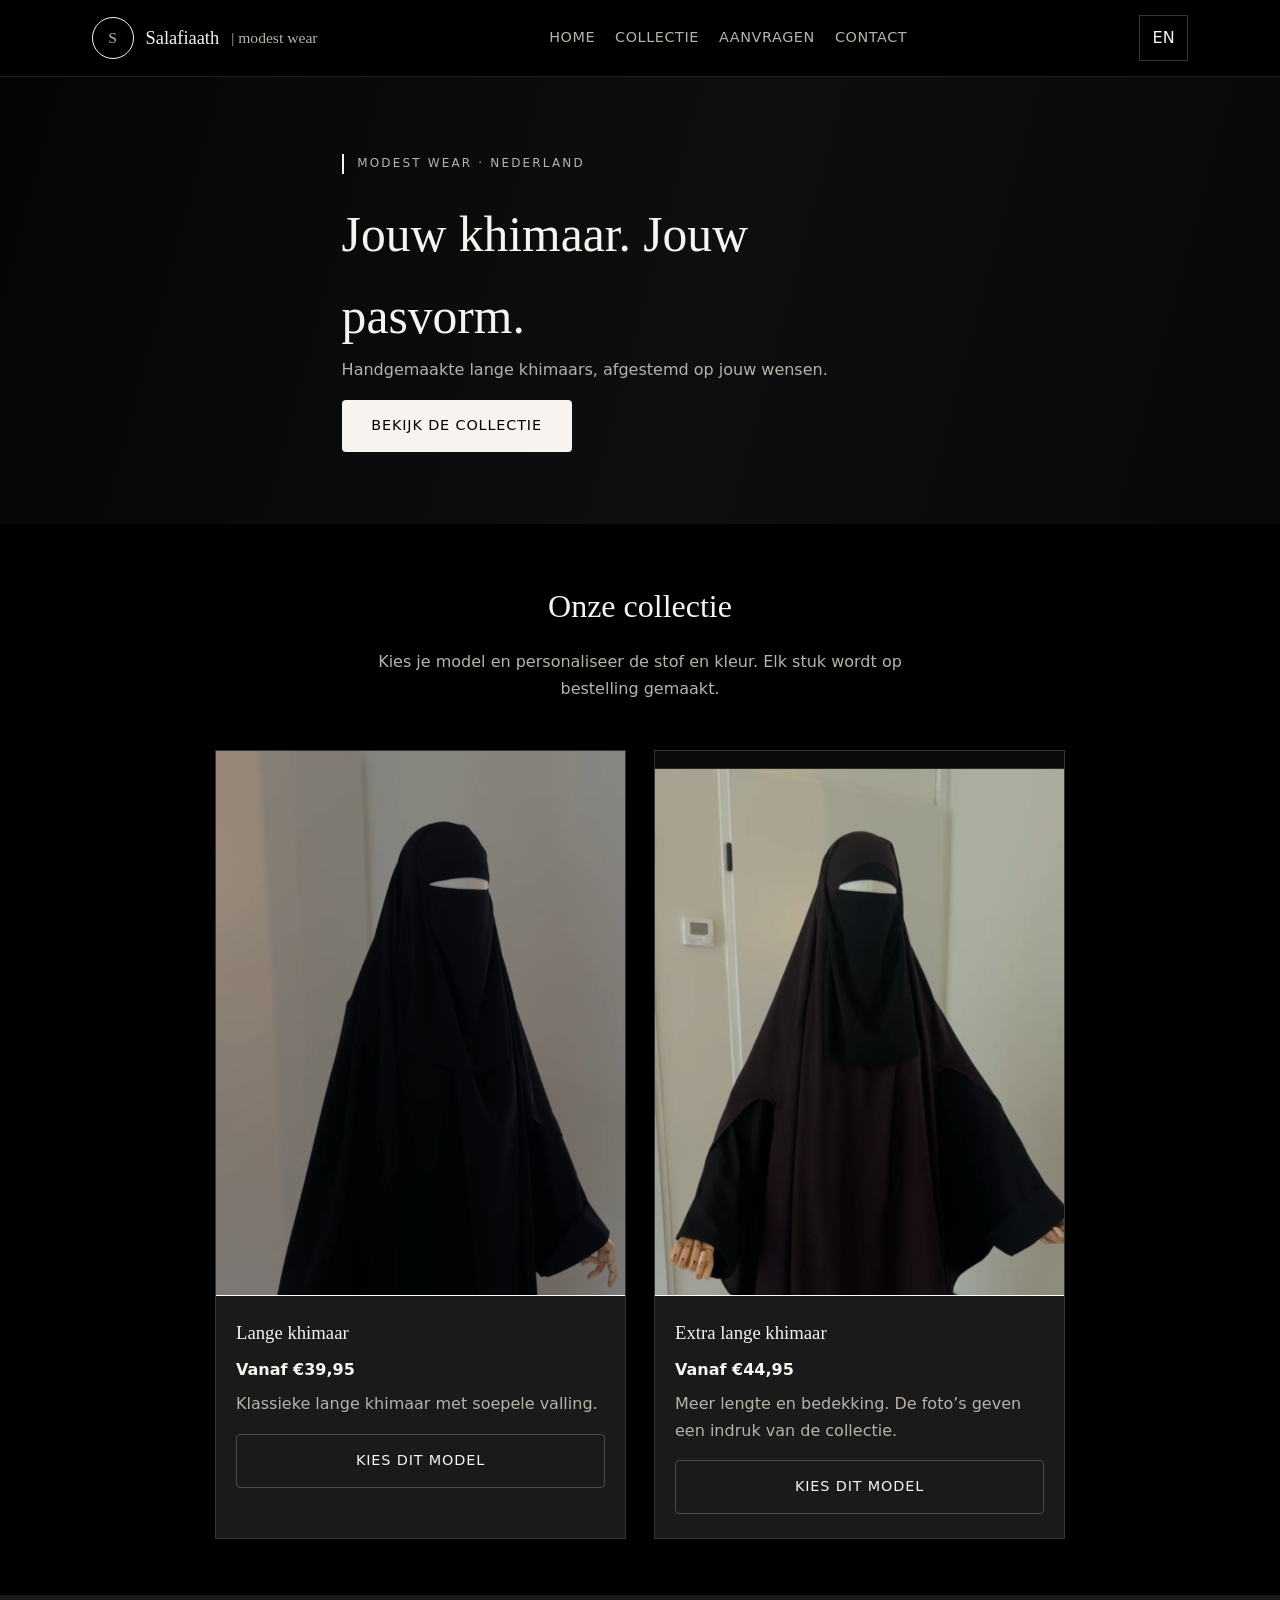
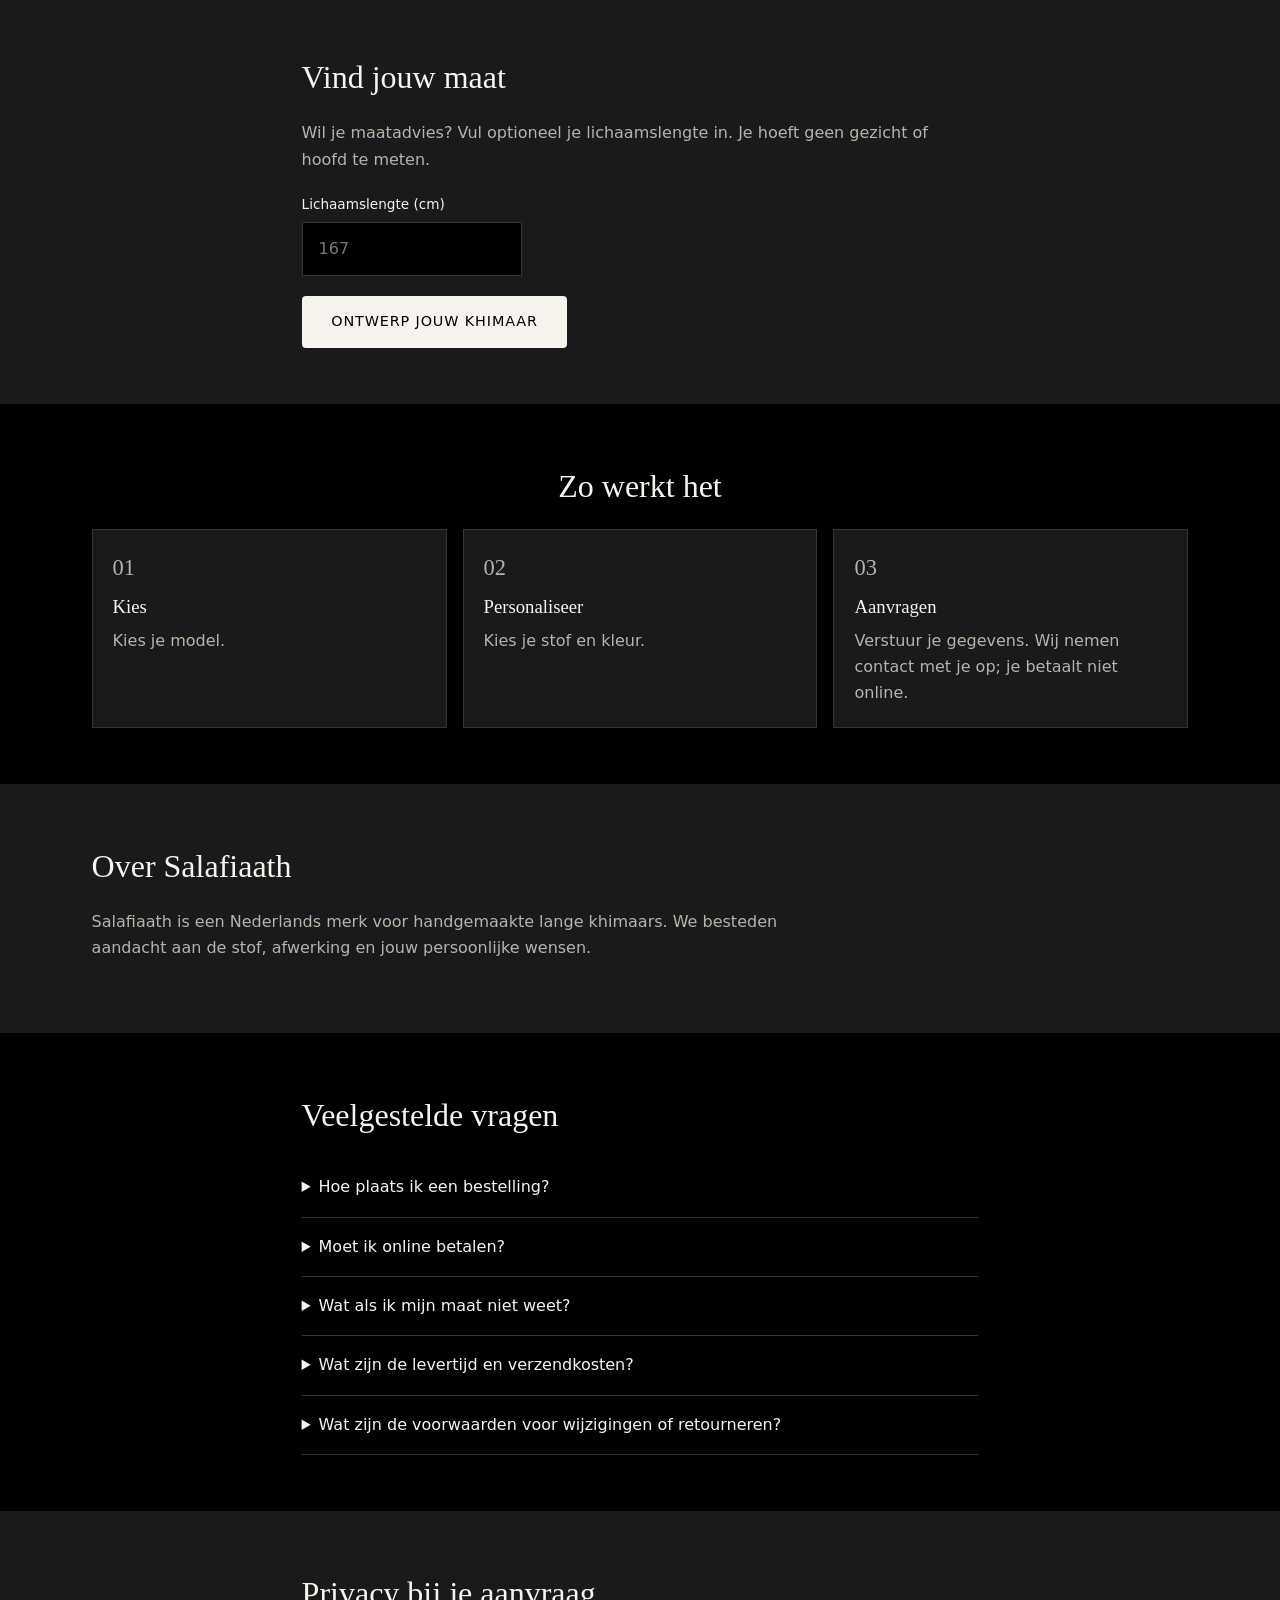
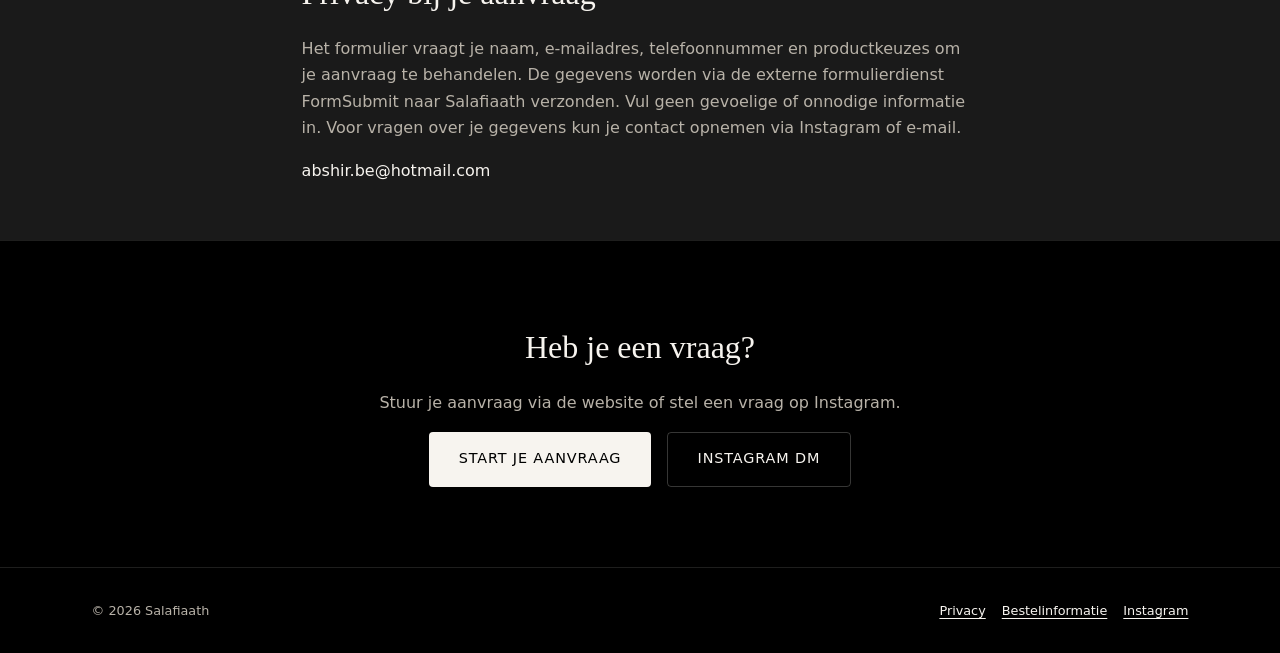
==== commit f3b90aff: "Vereenvoudig Salafiaath: NL/EN, collectie en aanvraag per e-mail zonder online betaling" ====
--- a/index.html
+++ b/index.html
@@ -1,219 +1,18 @@
-<!DOCTYPE html>
-<html lang="nl">
-<head>
-  <meta charset="UTF-8">
-  <meta name="viewport" content="width=device-width, initial-scale=1.0">
-  <title>Salafiaath | Handmade Long Khimaar – Modest Wear</title>
-  <meta name="description" content="Salafiaath – handgemaakte lange khimaars. Ontwerp jouw khimaar: model, stof, kleur en maat.">
-  <link rel="stylesheet" href="css/style.css">
-  <link rel="stylesheet" href="css/photos.css">
-  <link rel="stylesheet" href="css/configurator.css">
-</head>
-<body>
-  <header class="header">
-    <div class="container nav">
-      <a href="index.html" class="logo"><span class="logo-mark">S</span> Salafiaath <span>| modest wear</span></a>
-      <button class="menu-toggle" aria-label="Menu openen" id="menuToggle"><span></span><span></span><span></span></button>
-      <nav class="nav-links" id="navLinks">
-        <a href="index.html" class="active">Home</a>
-        <a href="#collectie">Collectie</a>
-        <a href="#ontwerp">Ontwerp</a>
-        <a href="bestellen.html">Bestellen</a>
-        <a href="#over">Over Ons</a>
-        <a href="#contact">Contact</a>
-      </nav>
-    </div>
-  </header>
-  <main>
-    <section class="hero">
-      <div class="hero-bg" aria-hidden="true"></div>
-      <div class="container">
-        <div class="hero-inner">
-          <span class="hero-label">Modest Wear · Nederland</span>
-          <h1>Handmade Long Khimaar</h1>
-          <p class="lead">Met zorg en precisie handgemaakt in Nederland 🇳🇱</p>
-          <div class="hero-actions">
-            <button type="button" class="btn btn-primary btn-large" data-open-config>Ontwerp jouw Khimaar</button>
-            <a href="bestellen.html" class="btn btn-secondary btn-large">Bestel Direct</a>
-          </div>
-        </div>
-      </div>
-    </section>
-    <section class="section" id="collectie">
-      <div class="container">
-        <div class="collectie-intro">
-          <h2>Collectie</h2>
-          <p>Lange khimaars, met aandacht voor stof, drape en afwerking. Elk stuk wordt op bestelling gemaakt.</p>
-        </div>
-        <div class="product-grid">
-          <article class="product-card">
-            <div class="product-image"><img src="IMG_8702.jpeg" alt="Lange khimaar zwart"></div>
-            <div class="product-body">
-              <h3>Lange Khimaar</h3>
-              <div class="meta">Standaard · Handgemaakt</div>
-              <p>Klassieke lange khimaar met elegante drape.</p>
-              <button type="button" class="btn btn-secondary" data-open-config>Ontwerp</button>
-            </div>
-          </article>
-          <article class="product-card">
-            <div class="product-image"><img src="e3ed5e40-cc19-4793-84c0-531876d88474.jpeg" alt="Khimaar op maat"></div>
-            <div class="product-body">
-              <h3>Khimaar op maat</h3>
-              <div class="meta">Custom · Lengte &amp; kleur</div>
-              <p>Op jouw maten en kleurvoorkeur.</p>
-              <button type="button" class="btn btn-secondary" data-open-config>Ontwerp</button>
-            </div>
-          </article>
-          <article class="product-card">
-            <div class="product-image"><img src="IMG_8702.jpeg" alt="Extra lange khimaar"></div>
-            <div class="product-body">
-              <h3>Extra lange Khimaar</h3>
-              <div class="meta">Extra coverage</div>
-              <p>Voor wie meer lengte en dekking wenst.</p>
-              <button type="button" class="btn btn-secondary" data-open-config>Ontwerp</button>
-            </div>
-          </article>
-        </div>
-      </div>
-    </section>
-    <section class="section section-alt" id="ontwerp">
-      <div class="container fit-finder">
-        <div>
-          <h2>Welke maat past bij mij?</h2>
-          <p>Vul alleen je lichaamslengte in. Wij geven meteen een maatadvies.</p>
-          <div class="cfg-field">
-            <label for="fitFinderInput">Lichaamslengte (cm)</label>
-            <input id="fitFinderInput" type="number" min="120" max="220" inputmode="numeric" placeholder="167">
-          </div>
-          <p class="cfg-hint" id="fitFinderMsg">Vul je lichaamslengte in centimeters in.</p>
-          <p style="margin-top:1.5rem;"><button type="button" class="btn btn-primary" data-open-config>Ontwerp jouw Khimaar</button></p>
-        </div>
-        <div class="fit-mini" aria-hidden="true"><span id="fitFinderBar"></span></div>
-      </div>
-    </section>
-    <section class="section section-alt" id="ambacht">
-      <div class="container ambacht-grid">
-        <div class="ambacht-visual"><img src="e3ed5e40-cc19-4793-84c0-531876d88474.jpeg" alt="Handgemaakte khimaar"></div>
-        <div class="ambacht-content">
-          <div class="label">Craftsmanship</div>
-          <h2>Handmade with care</h2>
-          <p>Elke khimaar wordt met de hand gemaakt. Aandacht voor detail en een rustige, ambachtelijke werkwijze.</p>
-          <ul class="ambacht-list">
-            <li>Handgesneden en handgenaaid</li>
-            <li>Zorgvuldige afwerking van randen en naden</li>
-            <li>Persoonlijke afstemming van lengte en kleur</li>
-            <li>Gemaakt in Nederland</li>
-          </ul>
-        </div>
-      </div>
-    </section>
-    <section class="section" id="over">
-      <div class="container over-grid">
-        <div class="over-content">
-          <h2>Over Salafiaath</h2>
-          <p>Salafiaath is een Nederlands merk voor handgemaakte lange khimaars.</p>
-          <p>Bestellen gaat via de ontwerptool, het aanvraagformulier of Instagram DM. إن شاء الله</p>
-          <div class="over-stats">
-            <div class="stat"><strong>NL</strong><span>Gemaakt in Nederland</span></div>
-            <div class="stat"><strong>Hand</strong><span>Handgemaakt</span></div>
-          </div>
-        </div>
-        <div class="ambacht-visual"><img src="IMG_8702.jpeg" alt="Salafiaath atelier"></div>
-      </div>
-    </section>
-    <section class="cta-section" id="contact">
-      <div class="container">
-        <h2>Klaar om te bestellen?</h2>
-        <p>Ontwerp jouw khimaar of neem contact op via Instagram.</p>
-        <div class="cta-actions">
-          <button type="button" class="btn btn-primary btn-large" data-open-config>Ontwerp jouw Khimaar</button>
-          <a href="https://www.instagram.com/salafiaath/" target="_blank" rel="noopener noreferrer" class="btn btn-secondary btn-large">Instagram DM</a>
-        </div>
-      </div>
-    </section>
-  </main>
-  <footer class="footer">
-    <div class="container">
-      <div class="footer-bottom">
-        <span>© 2026 Salafiaath. Alle rechten voorbehouden.</span>
-        <span>Handmade modest wear · Nederland</span>
-      </div>
-    </div>
-  </footer>
-
-  <div id="configurator" role="dialog" aria-modal="true" aria-labelledby="cfgTitle" aria-hidden="true">
-    <div class="cfg-sheet">
-      <div class="cfg-main">
-        <div class="cfg-top">
-          <h2 id="cfgTitle">Ontwerp jouw Khimaar</h2>
-          <button type="button" class="cfg-close" id="cfgClose" aria-label="Sluiten">×</button>
-        </div>
-        <div class="cfg-progress"><span id="cfgBar"></span></div>
-        <div id="cfgStepLabel">Stap 1 van 6</div>
-        <div id="cfgChoices">
-          <div class="cfg-pane" data-step="1">
-            <h3>Kies model</h3>
-            <div class="cfg-grid two" id="cfgModels"></div>
-          </div>
-          <div class="cfg-pane" data-step="2" hidden>
-            <h3>Lichaamslengte</h3>
-            <div class="cfg-field">
-              <label for="cfgHeight">Lengte in cm</label>
-              <input id="cfgHeight" type="number" min="120" max="220" inputmode="numeric" placeholder="167">
-            </div>
-            <p class="cfg-hint" id="cfgFitMsg">Vul je lichaamslengte in centimeters in.</p>
-          </div>
-          <div class="cfg-pane" data-step="3" hidden>
-            <h3>Kies dekking</h3>
-            <div class="cfg-grid" id="cfgCoverage"></div>
-          </div>
-          <div class="cfg-pane" data-step="4" hidden>
-            <h3>Kies stof</h3>
-            <div class="cfg-grid two" id="cfgFabrics"></div>
-          </div>
-          <div class="cfg-pane" data-step="5" hidden>
-            <h3>Kies kleur</h3>
-            <div class="swatches" id="cfgColors"></div>
-          </div>
-          <div class="cfg-pane" data-step="6" hidden>
-            <h3>Jouw Salafiaath</h3>
-            <p style="margin:.8rem 0 .4rem;color:var(--cream);">Kinopening</p>
-            <div class="cfg-grid two" id="cfgChin"></div>
-            <p style="margin:1rem 0 .4rem;color:var(--cream);">Hoofdomtrek</p>
-            <div class="cfg-grid two" id="cfgHead"></div>
-            <div class="cfg-field" id="cfgCustomHead" hidden style="margin-top:1rem;">
-              <label for="cfgHeadCm">Hoofdomtrek in cm</label>
-              <input id="cfgHeadCm" type="number" min="40" max="80" inputmode="decimal" placeholder="56">
-            </div>
-            <ul class="cfg-sum" id="cfgSummary" style="margin-top:1.25rem;"></ul>
-            <div class="cfg-price" id="cfgPrice">€39,95</div>
-          </div>
-        </div>
-        <div class="cfg-nav">
-          <button type="button" class="btn btn-secondary" id="cfgPrev">Vorige</button>
-          <span class="cfg-live">Prijs <strong id="cfgLivePrice">€39,95</strong></span>
-          <button type="button" class="btn btn-primary" id="cfgNext">Volgende</button>
-          <div id="cfgOrderWrap" hidden>
-            <button type="button" class="btn btn-primary" id="cfgOrder">Laat mijn khimaar maken</button>
-          </div>
-        </div>
-        <p id="cfgCopied" hidden></p>
-      </div>
-      <aside class="cfg-side">
-        <div class="preview-stage" id="cfgPreview">
-          <svg class="silhouette" viewBox="0 0 120 220" role="img" aria-label="Khimaar preview">
-            <ellipse cx="60" cy="208" rx="28" ry="5" fill="rgba(247,244,239,.08)"/>
-            <path class="khimaar-body" fill="var(--khimaar)" d="M60 22 C42 22 30 34 28 50 L22 78 C18 98 16 128 20 168 L24 198 C26 206 40 210 60 210 C80 210 94 206 96 198 L100 168 C104 128 102 98 98 78 L92 50 C90 34 78 22 60 22 Z"/>
-            <path fill="var(--khimaar)" d="M60 18 C48 18 40 26 38 36 C36 30 42 22 60 20 C78 22 84 30 82 36 C80 26 72 18 60 18 Z"/>
-            <ellipse cx="60" cy="40" rx="11" ry="13" fill="#1a1612"/>
-          </svg>
-          <div class="fit-mark" id="fitMark">lengte</div>
-        </div>
-        <p style="text-align:center;font-size:.78rem;color:var(--text-muted);">Live preview</p>
-      </aside>
-    </div>
-  </div>
-  <script src="js/main.js"></script>
-  <script src="js/configurator.js"></script>
-</body>
-</html>
+<!doctype html>
+<html lang="nl"><head><meta charset="utf-8"><meta name="viewport" content="width=device-width,initial-scale=1"><meta name="description" content="Handgemaakte lange khimaars. Kies je model, stof en kleur en verstuur een vrijblijvende aanvraag."><meta name="theme-color" content="#000000"><title>Handgemaakte khimaars | Salafiaath</title><link rel="stylesheet" href="css/style.css"><link rel="stylesheet" href="css/photos.css"><link rel="stylesheet" href="css/configurator.css"></head><body><a class="skip-link" href="#main"><span  data-en="Skip to content">Naar inhoud</span></a><header class="header"><div class="container nav"><a href="index.html" class="logo"><span class="logo-mark">S</span> Salafiaath <span>| modest wear</span></a><div class="nav-tools"><button type="button" id="language" class="lang-toggle" aria-label="English / Nederlands">EN</button><button type="button" class="menu-toggle" aria-label="Menu" aria-controls="navLinks" id="menuToggle"><span></span><span></span><span></span></button></div><nav class="nav-links" id="navLinks" aria-label="Navigation"><a href="index.html" data-en="Home">Home</a><a href="index.html#collectie" data-en="Collection">Collectie</a><a href="bestellen.html" data-en="Request">Aanvragen</a><a href="index.html#contact" data-en="Contact">Contact</a></nav></div></header><main id="main">
+<section class="hero"><div class="hero-bg" aria-hidden="true"></div><div class="container hero-inner"><span class="hero-label">Modest Wear · Nederland</span><h1  data-en="Your khimaar. Your fit.">Jouw khimaar. Jouw pasvorm.</h1><p class="lead" data-en="Handmade long khimaars tailored to your preferences.">Handgemaakte lange khimaars, afgestemd op jouw wensen.</p><div class="hero-actions"><a class="btn btn-primary" href="#collectie" data-en="Explore the collection">Bekijk de collectie</a></div></div></section>
+<section class="section" id="collectie"><div class="container"><div class="collectie-intro"><h2  data-en="Our collection">Onze collectie</h2><p  data-en="Choose your model and personalise the fabric and colour. Each piece is made to order.">Kies je model en personaliseer de stof en kleur. Elk stuk wordt op bestelling gemaakt.</p></div><div class="product-grid two-products">
+<article class="product-card"><div class="product-image"><img src="IMG_8702.jpeg" alt="Khimaar" width="600" height="800"></div><div class="product-body"><h3  data-en="Long khimaar">Lange khimaar</h3><p class="product-price" data-en="From €39.95">Vanaf €39,95</p><p  data-en="Classic long khimaar with a flowing silhouette.">Klassieke lange khimaar met soepele valling.</p><a class="btn btn-secondary" href="bestellen.html?model=long" data-en="Choose this model">Kies dit model</a></div></article>
+<article class="product-card"><div class="product-image"><img src="e3ed5e40-cc19-4793-84c0-531876d88474.jpeg" alt="Khimaar – collectie / collection" width="600" height="800" loading="lazy"></div><div class="product-body"><h3  data-en="Extra-long khimaar">Extra lange khimaar</h3><p class="product-price" data-en="From €44.95">Vanaf €44,95</p><p  data-en="More length and coverage. The photos illustrate the collection.">Meer lengte en bedekking. De foto’s geven een indruk van de collectie.</p><a class="btn btn-secondary" href="bestellen.html?model=extra-long" data-en="Choose this model">Kies dit model</a></div></article></div></div></section>
+<section class="section section-alt"><div class="container fit-simple"><h2  data-en="Find your size">Vind jouw maat</h2><p  data-en="Want size guidance? Enter your height if you wish. No face or head measurements needed.">Wil je maatadvies? Vul optioneel je lichaamslengte in. Je hoeft geen gezicht of hoofd te meten.</p><div class="cfg-field"><label for="fitFinderInput"><span  data-en="Height (cm)">Lichaamslengte (cm)</span></label><input id="fitFinderInput" type="number" min="120" max="220" step="1" inputmode="numeric" placeholder="167"></div><p id="fitFinderMsg" class="cfg-hint" aria-live="polite"></p><a class="btn btn-primary" href="bestellen.html" id="fitLink" data-en="Design your khimaar">Ontwerp jouw khimaar</a></div></section>
+<section class="section"><div class="container"><h2 class="center" data-en="How it works">Zo werkt het</h2><div class="how-grid"><article class="step"><span class="step-number">01</span><h3  data-en="Choose">Kies</h3><p  data-en="Choose your model.">Kies je model.</p></article><article class="step"><span class="step-number">02</span><h3  data-en="Personalise">Personaliseer</h3><p  data-en="Choose your fabric and colour.">Kies je stof en kleur.</p></article><article class="step"><span class="step-number">03</span><h3  data-en="Request">Aanvragen</h3><p  data-en="Send your details. We will contact you; no online payment.">Verstuur je gegevens. Wij nemen contact met je op; je betaalt niet online.</p></article></div></div></section>
+<section class="section section-alt" id="over"><div class="container"><div class="brand-story"><h2  data-en="About Salafiaath">Over Salafiaath</h2><p  data-en="Salafiaath is a Dutch brand for handmade long khimaars. We focus on fabric, finishing and your personal preferences.">Salafiaath is een Nederlands merk voor handgemaakte lange khimaars. We besteden aandacht aan de stof, afwerking en jouw persoonlijke wensen.</p></div></div></section>
+<section class="section" id="faq"><div class="container narrow"><h2  data-en="Frequently asked questions">Veelgestelde vragen</h2>
+<details><summary><span  data-en="How do I order?">Hoe plaats ik een bestelling?</span></summary><p><span  data-en="Choose your model, fabric and colour and send your request. We will contact you to agree on the details.">Kies je model, stof en kleur en verstuur je aanvraag. Wij nemen contact met je op om de details af te spreken.</span></p></details>
+<details><summary><span  data-en="Do I need to pay online?">Moet ik online betalen?</span></summary><p><span  data-en="No. You only submit a request. Payments are not processed on this website.">Nee. Je verstuurt alleen een aanvraag. Betaling wordt niet via de website verwerkt.</span></p></details>
+<details><summary><span  data-en="What if I don't know my size?">Wat als ik mijn maat niet weet?</span></summary><p><span  data-en="You can optionally enter your height for indicative size guidance or add your preferences in the notes.">Je kunt optioneel je lichaamslengte invullen voor een indicatief maatadvies of je wensen bij de opmerkingen vermelden.</span></p></details>
+<details><summary><span  data-en="What are the delivery time and shipping costs?">Wat zijn de levertijd en verzendkosten?</span></summary><p><span  data-en="Ask about current lead times, delivery options and costs in your request. These will be discussed with you.">Vraag naar de actuele levertijd, verzendmogelijkheden en kosten bij je aanvraag. Deze worden met je besproken.</span></p></details>
+<details><summary><span  data-en="What are the conditions for changes or returns?">Wat zijn de voorwaarden voor wijzigingen of retourneren?</span></summary><p><span  data-en="Ask about the applicable terms before confirming your order. This form is only a request.">Vraag naar de toepasselijke voorwaarden voordat je je bestelling definitief bevestigt. Dit formulier is alleen een aanvraag.</span></p></details>
+</div></section>
+<section class="section section-alt" id="privacy"><div class="container narrow"><h2  data-en="Privacy when requesting">Privacy bij je aanvraag</h2><p  data-en="The form asks for your name, email address, phone number and product choices to handle your request. The information is sent to Salafiaath through the external form service FormSubmit. Do not enter sensitive or unnecessary information. For questions about your data, contact us via Instagram or email.">Het formulier vraagt je naam, e-mailadres, telefoonnummer en productkeuzes om je aanvraag te behandelen. De gegevens worden via de externe formulierdienst FormSubmit naar Salafiaath verzonden. Vul geen gevoelige of onnodige informatie in. Voor vragen over je gegevens kun je contact opnemen via Instagram of e-mail.</p><a href="mailto:abshir.be@hotmail.com">abshir.be@hotmail.com</a></div></section>
+<section class="cta-section" id="contact"><div class="container"><h2  data-en="Have a question?">Heb je een vraag?</h2><p  data-en="Submit your request through the website or ask a question on Instagram.">Stuur je aanvraag via de website of stel een vraag op Instagram.</p><div class="cta-actions"><a class="btn btn-primary" href="bestellen.html" data-en="Start your request">Start je aanvraag</a><a class="btn btn-secondary" href="https://www.instagram.com/salafiaath/" rel="noopener noreferrer">Instagram DM</a></div></div></section></main><footer class="footer"><div class="container footer-bottom"><span>© 2026 Salafiaath</span><div class="footer-links"><a href="index.html#privacy" data-en="Privacy">Privacy</a><a href="index.html#faq" data-en="Ordering information">Bestelinformatie</a><a href="https://www.instagram.com/salafiaath/" rel="noopener noreferrer">Instagram</a></div></div></footer><script src="js/main.js" defer></script><script src="js/configurator.js" defer></script></body></html>
--- a/css/style.css
+++ b/css/style.css
@@ -1,141 +1,4 @@
 :root{--black:#000;--anthracite:#1a1a1a;--cream:#F7F4EF;--text:#F7F4EF;--text-muted:#B8B2A8;--border:rgba(247,244,239,.12);--border-strong:rgba(247,244,239,.22);--font-main:system-ui,-apple-system,Segoe UI,sans-serif;--font-heading:Georgia,'Times New Roman',serif;--max-width:1140px;--radius:4px;--transition:.28s ease}*{box-sizing:border-box;margin:0;padding:0}html{scroll-behavior:smooth}body{font-family:var(--font-main);background:#000;color:var(--text);line-height:1.65}img{max-width:100%;display:block}a{color:var(--cream);text-decoration:none}ul{list-style:none}h1,h2,h3{font-family:var(--font-heading);font-weight:500;color:var(--cream)}h1{font-size:clamp(2.1rem,5vw,3.1rem)}h2{font-size:clamp(1.55rem,3.2vw,2rem);margin-bottom:1rem}p{margin-bottom:1rem;color:var(--text-muted)}.container{width:100%;max-width:var(--max-width);margin:0 auto;padding:0 1.35rem}.section{padding:5rem 0}.header{position:sticky;top:0;z-index:100;background:rgba(0,0,0,.92);border-bottom:1px solid var(--border)}.nav{display:flex;align-items:center;justify-content:space-between;height:76px}.logo{display:flex;align-items:center;gap:.75rem;color:var(--cream);font-family:var(--font-heading);font-size:1.15rem}.logo-mark{width:42px;height:42px;border-radius:50%;border:1.5px solid var(--cream);display:flex;align-items:center;justify-content:center;font-size:.7rem}.logo span{color:var(--text-muted);font-size:.85em}.nav-links{display:flex;gap:1.85rem}.nav-links a{color:var(--text-muted);font-size:.9rem;letter-spacing:.04em;text-transform:uppercase}.nav-links a.active,.nav-links a:hover{color:var(--cream)}.menu-toggle{display:none;background:none;border:0;cursor:pointer}.menu-toggle span{display:block;width:22px;height:1.5px;background:var(--cream);margin:5px 0}.btn{display:inline-flex;align-items:center;justify-content:center;padding:.9rem 1.85rem;border-radius:var(--radius);font-size:.9rem;letter-spacing:.06em;text-transform:uppercase;border:0;cursor:pointer;text-decoration:none}.btn-primary{background:var(--cream);color:#000}.btn-secondary{background:transparent;color:var(--cream);border:1px solid var(--border-strong)}.btn-large{padding:1.05rem 2.2rem}.hero{position:relative;min-height:88vh;display:flex;align-items:center;overflow:hidden;background:var(--anthracite)}.hero-bg{position:absolute;inset:0;background:linear-gradient(105deg,rgba(0,0,0,.82),rgba(0,0,0,.45) 55%,rgba(0,0,0,.7))}.hero-inner{position:relative;z-index:2;padding:6rem 0 5rem;max-width:640px}.hero-label{display:inline-block;font-size:.75rem;letter-spacing:.18em;text-transform:uppercase;color:var(--text-muted);margin-bottom:1.25rem;border-left:2px solid var(--cream);padding-left:.85rem}.hero-actions{display:flex;flex-wrap:wrap;gap:1rem}.collectie-intro{text-align:center;max-width:36rem;margin:0 auto 3rem}.product-grid{display:grid;grid-template-columns:repeat(3,1fr);gap:1.75rem}.product-card{background:var(--anthracite);border:1px solid var(--border)}.product-body{padding:1.35rem 1.25rem 1.5rem}.product-body .meta{font-size:.8rem;color:#6b6b6b;text-transform:uppercase;margin-bottom:.75rem}.product-body .btn{width:100%}.over-grid{display:grid;gap:2rem}.cta-section{text-align:center;padding:5rem 0;border-top:1px solid var(--border)}.cta-actions{display:flex;flex-wrap:wrap;justify-content:center;gap:1rem}.footer{padding:2rem 0;border-top:1px solid var(--border)}.footer-bottom{display:flex;justify-content:space-between;flex-wrap:wrap;gap:1rem;font-size:.8rem;color:#6b6b6b}@media(max-width:900px){.product-grid{grid-template-columns:1fr 1fr}.hero{min-height:auto}}@media(max-width:640px){.nav-links{display:none;position:absolute;top:76px;left:0;right:0;background:#000;flex-direction:column;padding:1.5rem;gap:1rem}.nav-links.open{display:flex}.menu-toggle{display:block}.product-grid{grid-template-columns:1fr}}
 
-
-/* ===== Salafiaath editorial homepage (legacy order page remains untouched) ===== */
-.page-home{
-  --ink:#27231f;--soft-ink:#625b52;--paper:#f7f4ee;--linen:#eee8df;
-  --warm:#b89a7b;--deep:#292622;--line:#dcd5ca;
-  background:var(--paper);color:var(--ink);line-height:1.7;
-  font-family:Arial,Helvetica,sans-serif;-webkit-font-smoothing:antialiased;
-}
-.page-home a{color:inherit}
-.page-home h1,.page-home h2,.page-home h3{color:var(--ink);font-family:Georgia,'Times New Roman',serif;font-weight:400}
-.page-home p{color:var(--soft-ink)}
-.page-home .container{max-width:1240px;padding-inline:clamp(22px,4.5vw,68px)}
-.page-home ::selection{background:#d6c1a9;color:#211c17}
-.page-home a:focus-visible,.page-home button:focus-visible{outline:2px solid #78624c;outline-offset:5px}
-.page-home .skip-link{position:absolute;top:-100px;left:1rem;background:var(--deep);padding:.65rem 1rem;color:#fff;z-index:500}
-.page-home .skip-link:focus{top:.75rem}
-.page-home .topline{min-height:35px;display:flex;gap:21px;align-items:center;justify-content:center;background:var(--deep);color:#f2ede5;font-size:.61rem;letter-spacing:.23em;text-align:center;padding:8px 12px}
-.page-home .topline-star{color:#cdb393;font-size:.65rem}
-.page-home .header{background:rgba(247,244,238,.97);border-bottom:1px solid var(--line);backdrop-filter:blur(12px)}
-.page-home .nav{height:83px}
-.page-home .logo{display:flex;flex-direction:column;gap:0;align-items:flex-start;line-height:1.12}
-.page-home .logo .brand-name{font-family:Georgia,'Times New Roman',serif;font-size:1.85rem;color:var(--ink);letter-spacing:-.035em}
-.page-home .logo .brand-sub{font-family:Arial,Helvetica,sans-serif;font-weight:600;font-size:.56rem;letter-spacing:.33em;color:#9a8268;margin-top:6px}
-.page-home .nav-links{align-items:center;gap:clamp(1.3rem,3.3vw,3.1rem)}
-.page-home .nav-links a{position:relative;font-size:.72rem;font-weight:600;letter-spacing:.16em;text-transform:uppercase;color:#554f48;padding:10px 0}
-.page-home .nav-links a:after{content:'';position:absolute;left:0;right:100%;height:1px;bottom:5px;background:#8e755d;transition:right .25s}
-.page-home .nav-links a:hover{color:var(--ink)}
-.page-home .nav-links a:hover:after,.page-home .nav-links a:focus-visible:after{right:0}
-.page-home .menu-toggle span{background:var(--ink);height:2px;width:23px}
-.page-home .eyebrow{display:flex;align-items:center;gap:13px;margin:0 0 29px;font-size:.65rem;font-weight:700;letter-spacing:.23em;text-transform:uppercase;color:#937a60;line-height:1.5}
-.page-home .eyebrow-line{width:24px;height:1px;background:#ad9478;flex:none}
-.page-home em{font-weight:400;font-style:italic;color:#947961}
-.page-home .editorial-hero{position:relative;background:linear-gradient(120deg,#f8f6f1,#eee8df);overflow:hidden}
-.page-home .hero-layout{display:grid;grid-template-columns:minmax(0,1fr) minmax(0,.92fr);align-items:center;gap:clamp(32px,5vw,80px);padding-top:clamp(50px,6vw,96px);padding-bottom:clamp(54px,6vw,96px);min-height:690px}
-.page-home .hero-copy{padding:20px 0}
-.page-home .hero-copy h1{max-width:630px;font-size:clamp(3.4rem,6.3vw,6.8rem);letter-spacing:-.064em;line-height:1.08;margin:0 0 29px}
-.page-home .hero-description{max-width:480px;font-size:clamp(1rem,1.3vw,1.13rem);line-height:1.95;margin:0 0 29px}
-.page-home .editorial-link{display:inline-flex;gap:28px;align-items:center;border-bottom:1px solid #9b8064;padding:0 0 9px;font-weight:600;font-size:.73rem;letter-spacing:.15em;text-transform:uppercase;transition:gap .25s}
-.page-home .editorial-link:hover{gap:38px}
-.page-home .editorial-link span{font-size:1.25rem;font-weight:400;line-height:1}
-.page-home .hero-footnote{display:flex;gap:16px;align-items:center;margin-top:75px;color:#9b8a77;font-size:.58rem;letter-spacing:.27em;font-weight:600}
-.page-home .hero-footnote-rule{width:50px;height:1px;background:#c9bcae}
-.page-home .hero-media{min-width:0;position:relative}
-.page-home .hero-image-wrap{width:100%;height:clamp(450px,43vw,610px);background:#ded5c8;overflow:hidden;position:relative}
-.page-home .hero-image-wrap:before{content:'';position:absolute;inset:14px;border:1px solid rgba(255,255,255,.36);z-index:1;pointer-events:none}
-.page-home .hero-image-wrap img{height:100%;width:100%;object-fit:cover;object-position:center 25%;display:block}
-.page-home .hero-image-meta{display:flex;justify-content:space-between;gap:1rem;padding-top:14px;font-size:.59rem;letter-spacing:.18em;color:#8f806e;font-weight:600}
-.page-home .hero-side-note{position:absolute;right:13px;top:50%;writing-mode:vertical-rl;font-size:.55rem;letter-spacing:.27em;color:#b2a595;transform:translateY(-50%)}
-.page-home .collection-section{padding:clamp(70px,10vw,146px) 0 clamp(72px,9vw,128px);scroll-margin-top:100px}
-.page-home .section-intro{display:grid;grid-template-columns:1fr .7fr;align-items:end;gap:35px;margin-bottom:53px}
-.page-home .section-intro .eyebrow{margin-bottom:18px}
-.page-home .section-intro h2,.page-home .about-copy h2,.page-home .contact-layout h2{font-size:clamp(2.5rem,4.35vw,4.6rem);line-height:1.13;letter-spacing:-.052em;margin:0}
-.page-home .section-intro>p{max-width:370px;justify-self:end;margin:0 0 7px;line-height:1.85;font-size:.96rem}
-.page-home .collection-grid{display:grid;grid-template-columns:1fr 1fr;gap:clamp(20px,4vw,60px)}
-.page-home .collection-card-offset{padding-top:58px}
-.page-home .collection-figure{margin:0}
-.page-home .collection-photo{overflow:hidden;background:#e0d7ce;aspect-ratio:4/4.6}
-.page-home .collection-photo img{width:100%;height:100%;object-fit:cover;object-position:center 23%;transition:transform .65s ease}
-.page-home .collection-figure:hover img{transform:scale(1.035)}
-.page-home .collection-figure figcaption{border-bottom:1px solid var(--line);padding:22px 0 24px;display:flex;justify-content:space-between;gap:15px;align-items:center}
-.page-home .item-index{display:block;font-size:.57rem;letter-spacing:.18em;color:#a18c75;font-weight:700;margin-bottom:7px}
-.page-home .collection-figure h3{font-size:clamp(1.45rem,2.15vw,2.15rem);letter-spacing:-.025em;line-height:1.2;margin:0 0 8px}
-.page-home .collection-figure p{margin:0;font-size:.87rem}
-.page-home .item-symbol{font-size:1.7rem;color:#a9947d;align-self:start}
-.page-home .values-section{background:var(--deep);padding:clamp(65px,8vw,110px) 0;color:#f5efe7}
-.page-home .values-section h2{font-size:clamp(2.4rem,4vw,4.1rem);color:#f5efe7;letter-spacing:-.05em;line-height:1.1;margin:0 0 55px}
-.page-home .values-section em{color:#cdb497}
-.page-home .eyebrow-light{color:#c8ad8e}
-.page-home .values-grid{display:grid;grid-template-columns:repeat(3,1fr);gap:clamp(28px,3.5vw,55px)}
-.page-home .value-item{border-top:1px solid #6a6055;padding-top:25px}
-.page-home .value-number{font-family:Georgia,serif;font-style:italic;font-size:1rem;color:#c9b194}
-.page-home .value-item h3{color:#f5efe7;font-size:1.6rem;margin:28px 0 12px}
-.page-home .value-item p{color:#c7bdb2;font-size:.9rem;line-height:1.85;margin:0;max-width:270px}
-.page-home .about-section{padding:clamp(82px,11vw,160px) 0;scroll-margin-top:105px}
-.page-home .about-layout{display:grid;grid-template-columns:.7fr 1.3fr;gap:clamp(45px,10vw,170px);align-items:start}
-.page-home .about-side .eyebrow{margin-bottom:45px}
-.page-home .about-mark{font-family:Georgia,serif;font-size:clamp(9rem,21vw,21rem);font-style:italic;line-height:.85;letter-spacing:-.14em;color:#e5dccf;user-select:none}
-.page-home .about-mark span{color:#d0bba4}
-.page-home .about-copy h2{margin:12px 0 33px}
-.page-home .about-copy>p{font-size:1.02rem;line-height:2;max-width:600px}
-.page-home .about-copy>p+p{margin-top:16px}
-.page-home .about-signature{display:flex;align-items:center;gap:20px;margin-top:55px;color:#8d7861;font-size:.61rem;letter-spacing:.2em;font-weight:700}
-.page-home .about-signature span{width:58px;height:1px;background:#b6a18c}
-.page-home .contact-section{background:#e9e1d6;padding:clamp(70px,9vw,120px) 0;scroll-margin-top:105px}
-.page-home .contact-layout{display:grid;grid-template-columns:1fr 1fr;gap:30px;align-items:end}
-.page-home .contact-layout h2{max-width:660px;margin-bottom:22px}
-.page-home .contact-layout p:not(.eyebrow){max-width:480px;margin:0;line-height:1.85}
-.page-home .instagram-link{justify-self:end;display:flex;align-items:center;justify-content:space-between;gap:40px;width:min(100%,360px);padding:25px 0;border-top:1px solid #ac9a87;border-bottom:1px solid #ac9a87;transition:padding .25s}
-.page-home .instagram-link:hover{padding-left:8px;padding-right:8px}
-.page-home .instagram-link small{display:block;font-size:.6rem;letter-spacing:.22em;color:#886d54;margin-bottom:9px}
-.page-home .instagram-link strong{font-family:Georgia,serif;font-size:1.85rem;font-weight:400}
-.page-home .instagram-arrow{font-size:2.1rem;font-weight:300}
-.page-home .footer{background:var(--paper);border-top:1px solid var(--line);padding:40px 0}
-.page-home .footer-content{display:flex;justify-content:space-between;align-items:end;gap:30px}
-.page-home .footer-brand{font-family:Georgia,serif;font-size:1.65rem;letter-spacing:-.04em}
-.page-home .footer-content p{font-size:.78rem;margin:9px 0 0;color:#857b70}
-.page-home .footer-content>span{font-size:.75rem;color:#857b70}
-@media(max-width:900px){
-  .page-home .hero-layout{grid-template-columns:1fr 1fr;gap:30px;min-height:0}
-  .page-home .hero-copy h1{font-size:clamp(3.1rem,6.4vw,5.5rem)}
-  .page-home .hero-image-wrap{height:540px}
-  .page-home .hero-side-note{display:none}
-  .page-home .about-layout{grid-template-columns:.55fr 1.45fr;gap:35px}
-  .page-home .about-mark{font-size:12rem}
-}
-@media(max-width:640px){
-  .page-home .topline{font-size:.52rem;letter-spacing:.12em;gap:9px;padding:7px 10px}
-  .page-home .nav{height:72px}
-  .page-home .logo .brand-name{font-size:1.65rem}
-  .page-home .menu-toggle{display:block;padding:10px;border:0;background:transparent;cursor:pointer}
-  .page-home .nav-links{top:72px;background:var(--paper);border-bottom:1px solid var(--line);padding:24px;gap:12px;box-shadow:0 16px 25px rgba(35,25,17,.08)}
-  .page-home .nav-links a{display:block;font-size:.78rem;padding:9px 0}
-  .page-home .hero-layout{grid-template-columns:1fr;gap:30px;padding-top:57px;padding-bottom:45px}
-  .page-home .hero-copy{padding:0}
-  .page-home .hero-copy .eyebrow{margin-bottom:22px}
-  .page-home .hero-copy h1{font-size:clamp(3.35rem,14vw,5.4rem);max-width:520px;margin-bottom:22px}
-  .page-home .hero-description{font-size:.97rem;line-height:1.85}
-  .page-home .hero-footnote{display:none}
-  .page-home .hero-media{margin-top:10px}
-  .page-home .hero-image-wrap{height:auto;aspect-ratio:4/4.1}
-  .page-home .section-intro{grid-template-columns:1fr;gap:15px;margin-bottom:36px}
-  .page-home .section-intro>p{justify-self:start}
-  .page-home .collection-grid{grid-template-columns:1fr;gap:38px}
-  .page-home .collection-card-offset{padding-top:0}
-  .page-home .collection-photo{aspect-ratio:4/4}
-  .page-home .values-grid{grid-template-columns:1fr;gap:33px}
-  .page-home .values-section h2{margin-bottom:33px}
-  .page-home .value-item h3{margin:12px 0 7px}
-  .page-home .about-layout{grid-template-columns:1fr;gap:28px}
-  .page-home .about-mark{display:none}
-  .page-home .about-side .eyebrow{margin:0}
-  .page-home .about-copy h2{margin:0 0 23px}
-  .page-home .about-copy>p{font-size:.96rem}
-  .page-home .about-signature{margin-top:30px}
-  .page-home .contact-layout{grid-template-columns:1fr;gap:36px}
-  .page-home .instagram-link{justify-self:stretch;width:100%}
-  .page-home .footer-content{align-items:start;flex-direction:column;gap:24px}
-}
-@media(prefers-reduced-motion:reduce){.page-home *, .page-home *:before,.page-home *:after{scroll-behavior:auto!important;transition:none!important;animation:none!important}}
+/* Usability improvements – original black, cream and serif style retained. */
+[hidden]{display:none!important}.skip-link{position:absolute;left:1rem;top:-10rem;background:var(--cream);color:#000;z-index:300;padding:.75rem}.skip-link:focus{top:1rem}.sr-only{position:absolute;width:1px;height:1px;overflow:hidden;clip-path:inset(50%)}:focus-visible{outline:2px solid var(--cream);outline-offset:3px}.nav{gap:1rem}.nav-tools{display:flex;align-items:center;gap:1rem;order:3}.lang-toggle{background:transparent;border:1px solid var(--border-strong);color:var(--cream);padding:.55rem .8rem;cursor:pointer;font:inherit}.nav-links{gap:1.25rem}.hero{min-height:0}.hero-inner{padding:4.5rem 1.35rem}.section{padding:3.5rem 0}.two-products{grid-template-columns:repeat(2,minmax(0,1fr));max-width:850px;margin:auto}.product-price{color:var(--cream);font-weight:600;margin:.5rem 0}.product-body .meta,.footer-bottom,.progress-step{color:var(--text-muted)}.fit-simple,.narrow,.brand-story{max-width:720px}.fit-simple .cfg-field{margin:1.25rem 0}.how-grid{display:grid;grid-template-columns:repeat(3,1fr);gap:1rem}.center{text-align:center}.step h3{margin:.3rem 0}.step p{margin:0}.narrow details{border-bottom:1px solid var(--border-strong);padding:1rem 0}.narrow summary{cursor:pointer;color:var(--cream);font-weight:500}.narrow details p{margin:.8rem 0 0}.footer-links{display:flex;flex-wrap:wrap;gap:1rem}.footer-links a,.underlined{text-decoration:underline;text-underline-offset:3px}.request-layout{display:grid;grid-template-columns:minmax(0,1fr) minmax(220px,290px);gap:1.5rem;max-width:950px;margin:auto;align-items:start}.request-layout .form-wrapper{max-width:none;width:100%;overflow:visible}.request-preview{position:sticky;top:94px;border:1px solid var(--border);background:var(--anthracite);text-align:center;padding:1.25rem;min-width:0}.request-preview h2{font-size:1.25rem}.request-preview .preview-stage{height:220px;width:140px}.request-layout fieldset{border:0;min-width:0;margin:0 0 1.25rem}.request-layout legend{margin:0 0 .65rem;color:var(--cream)}.request-layout .cfg-grid{margin-bottom:1rem}.request-layout .choice span{display:block}.request-layout .swatch{width:auto;min-width:88px;padding:.65rem .4rem}.request-layout .swatch strong{display:block;font-size:.72rem;font-weight:500;overflow-wrap:anywhere}.request-layout .swatch strong+span{display:none}.optional-height{margin-top:1.5rem}.form-step .hint,.request-preview .hint{font-size:.85rem;color:var(--text-muted)}.form-group input:invalid[aria-invalid=true]{border-color:#d48c8c}.checkbox-option input[type=checkbox]{width:auto;flex-shrink:0;accent-color:var(--cream)}.checkbox-option{margin:1rem 0;align-items:flex-start}.form-error{margin:0 1.75rem 1rem;color:#efabab}.form-nav{justify-content:flex-end;flex-wrap:wrap}.form-nav #prevBtn{margin-right:auto}.form-nav .btn:disabled{opacity:.55;cursor:wait}.review-list{margin-bottom:1.25rem}.review-list div{display:grid;grid-template-columns:minmax(100px,1fr) minmax(0,1.4fr);gap:.75rem;border-bottom:1px solid var(--border);padding:.5rem 0}.review-list dt{color:var(--text-muted)}.review-list dd{margin:0;overflow-wrap:anywhere;color:var(--cream)}.honeypot{display:none!important}.page-header{padding:2.5rem 0}.form-section{padding:2rem 0 3rem}.progress-step{font-size:.72rem;letter-spacing:0}.progress-step.active{color:var(--cream)}@media(max-width:900px){.nav-links{gap:.8rem}.request-layout{grid-template-columns:minmax(0,1fr) 220px}}@media(max-width:760px){.nav-links{display:none;position:absolute;top:76px;left:0;right:0;background:#000;flex-direction:column;padding:1.5rem;gap:1rem}.nav-links.open{display:flex}.menu-toggle{display:block}.request-layout{grid-template-columns:minmax(0,1fr)}.request-preview{position:static;display:grid;grid-template-columns:1fr 100px;align-items:center;text-align:left;gap:.25rem 1rem;grid-row:1;padding:.75rem 1rem}.request-preview h2,.request-preview p{margin:0}.request-preview .preview-stage{grid-column:2;grid-row:1/4;width:85px;height:100px;margin:0}.how-grid{grid-template-columns:1fr}.hero-inner{padding:3rem 1.35rem}.section{padding:2.5rem 0}.form-step{padding:1.25rem}.form-nav{padding:1rem}.form-error{margin:0 1rem 1rem}.form-nav .btn{padding:.85rem 1rem}.two-products{grid-template-columns:1fr}.product-image{aspect-ratio:4/5}.logo>span:last-child{display:none}}@media(prefers-reduced-motion:reduce){*{scroll-behavior:auto!important;animation:none!important;transition:none!important}}
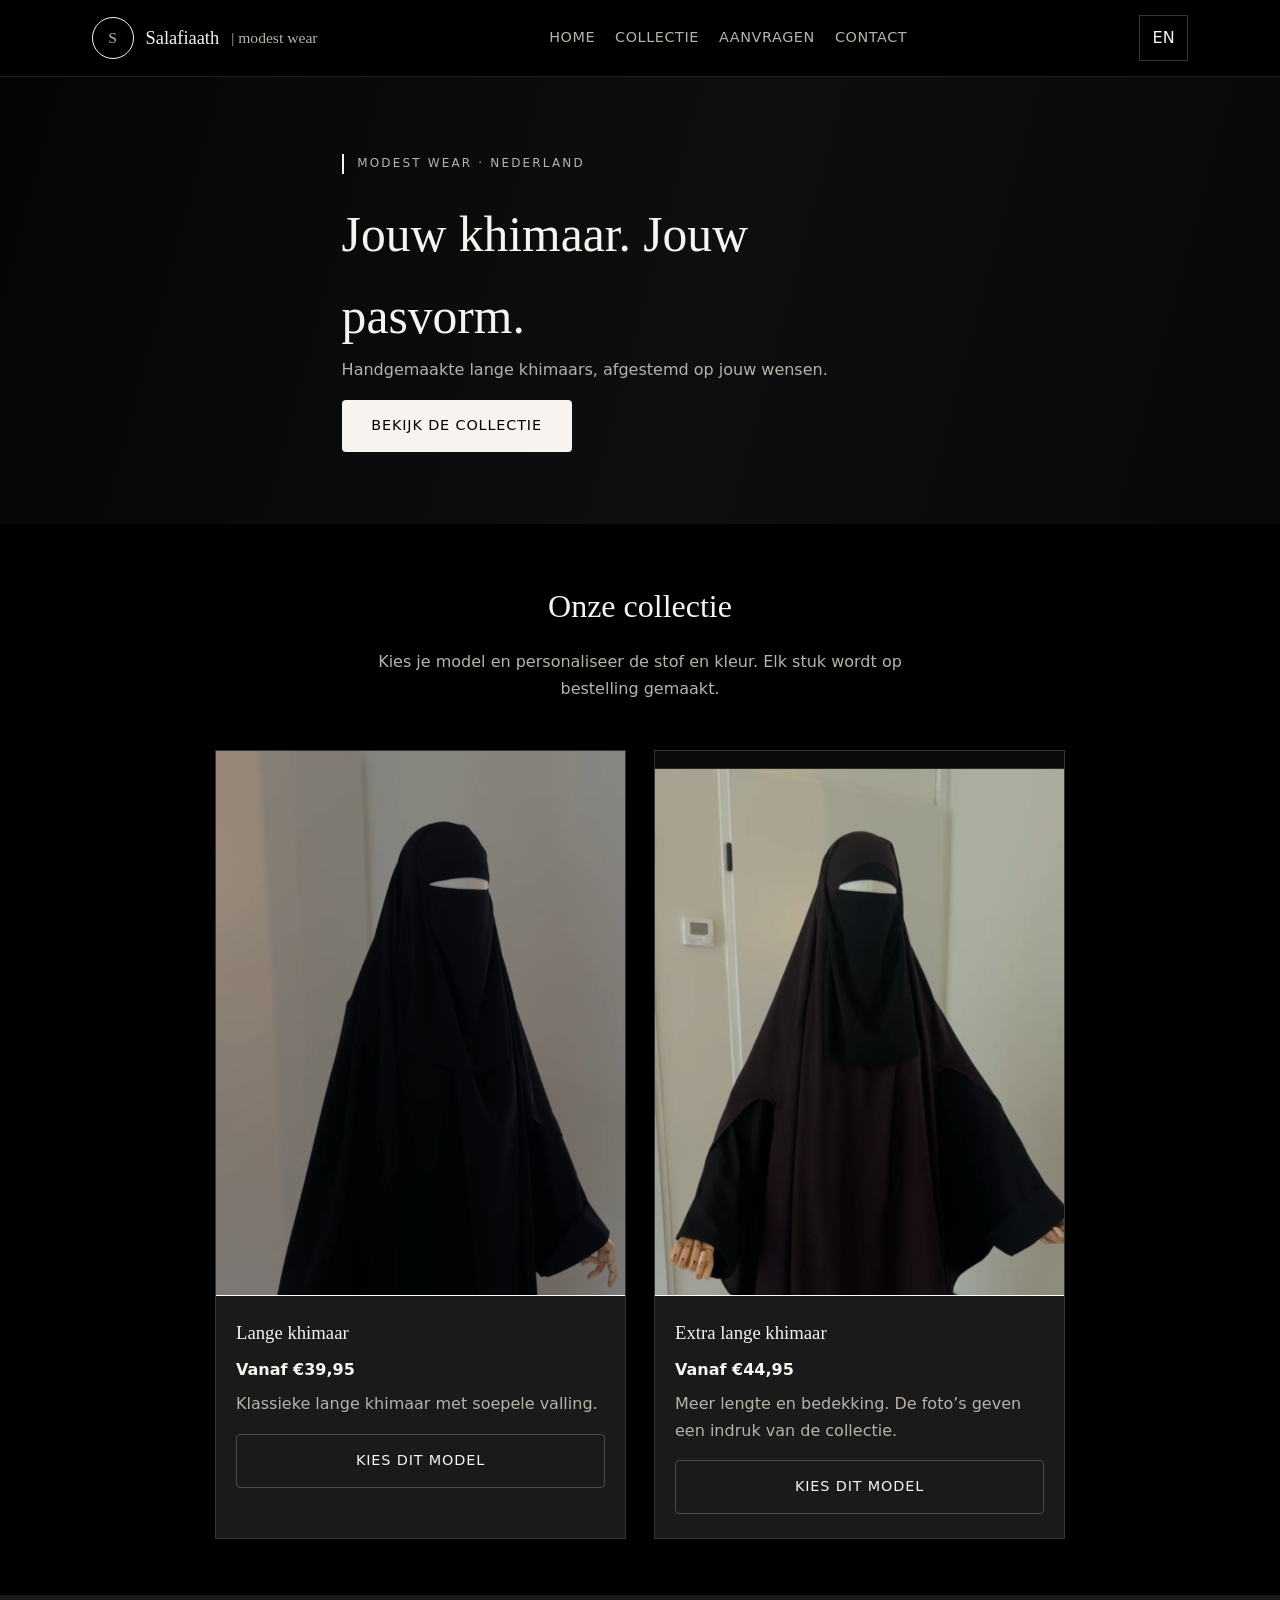
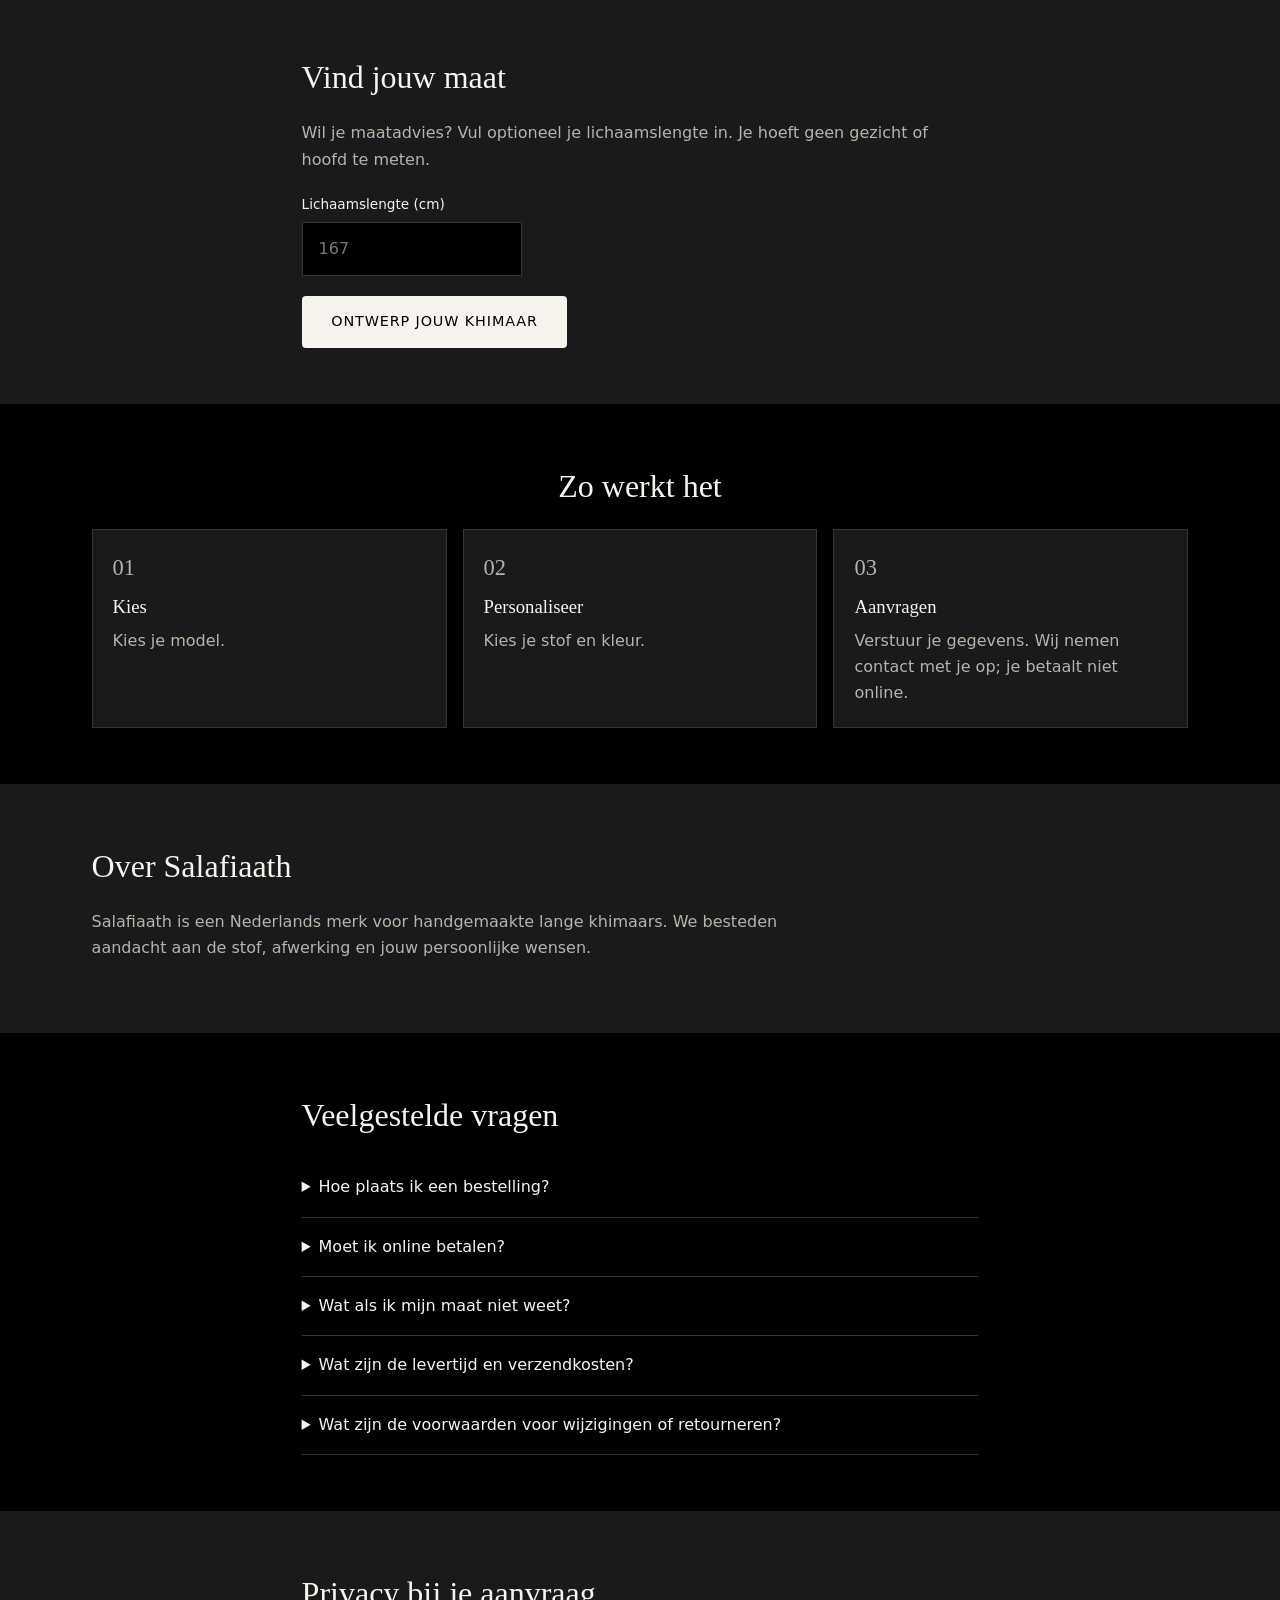
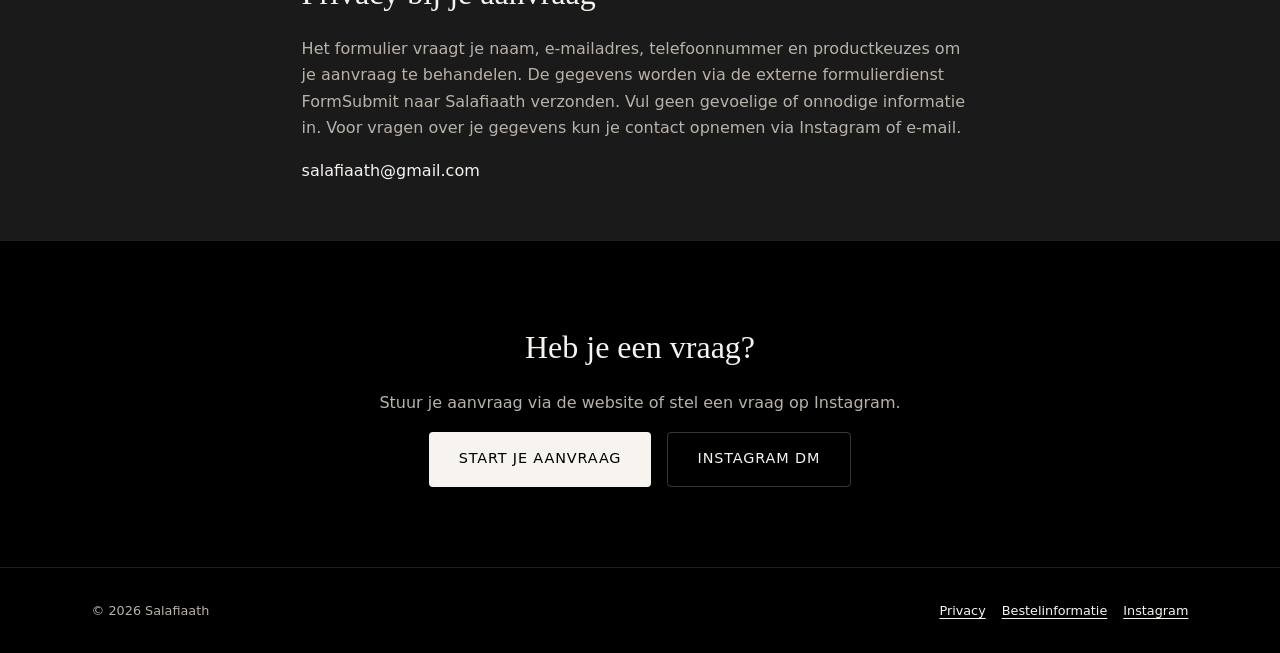
==== commit 971ec0a2: "Wijzig contact- en aanvraagadres naar salafiaath@gmail.com" ====
--- a/index.html
+++ b/index.html
@@ -14,5 +14,5 @@
 <details><summary><span  data-en="What are the delivery time and shipping costs?">Wat zijn de levertijd en verzendkosten?</span></summary><p><span  data-en="Ask about current lead times, delivery options and costs in your request. These will be discussed with you.">Vraag naar de actuele levertijd, verzendmogelijkheden en kosten bij je aanvraag. Deze worden met je besproken.</span></p></details>
 <details><summary><span  data-en="What are the conditions for changes or returns?">Wat zijn de voorwaarden voor wijzigingen of retourneren?</span></summary><p><span  data-en="Ask about the applicable terms before confirming your order. This form is only a request.">Vraag naar de toepasselijke voorwaarden voordat je je bestelling definitief bevestigt. Dit formulier is alleen een aanvraag.</span></p></details>
 </div></section>
-<section class="section section-alt" id="privacy"><div class="container narrow"><h2  data-en="Privacy when requesting">Privacy bij je aanvraag</h2><p  data-en="The form asks for your name, email address, phone number and product choices to handle your request. The information is sent to Salafiaath through the external form service FormSubmit. Do not enter sensitive or unnecessary information. For questions about your data, contact us via Instagram or email.">Het formulier vraagt je naam, e-mailadres, telefoonnummer en productkeuzes om je aanvraag te behandelen. De gegevens worden via de externe formulierdienst FormSubmit naar Salafiaath verzonden. Vul geen gevoelige of onnodige informatie in. Voor vragen over je gegevens kun je contact opnemen via Instagram of e-mail.</p><a href="mailto:abshir.be@hotmail.com">abshir.be@hotmail.com</a></div></section>
+<section class="section section-alt" id="privacy"><div class="container narrow"><h2  data-en="Privacy when requesting">Privacy bij je aanvraag</h2><p  data-en="The form asks for your name, email address, phone number and product choices to handle your request. The information is sent to Salafiaath through the external form service FormSubmit. Do not enter sensitive or unnecessary information. For questions about your data, contact us via Instagram or email.">Het formulier vraagt je naam, e-mailadres, telefoonnummer en productkeuzes om je aanvraag te behandelen. De gegevens worden via de externe formulierdienst FormSubmit naar Salafiaath verzonden. Vul geen gevoelige of onnodige informatie in. Voor vragen over je gegevens kun je contact opnemen via Instagram of e-mail.</p><a href="mailto:salafiaath@gmail.com">salafiaath@gmail.com</a></div></section>
 <section class="cta-section" id="contact"><div class="container"><h2  data-en="Have a question?">Heb je een vraag?</h2><p  data-en="Submit your request through the website or ask a question on Instagram.">Stuur je aanvraag via de website of stel een vraag op Instagram.</p><div class="cta-actions"><a class="btn btn-primary" href="bestellen.html" data-en="Start your request">Start je aanvraag</a><a class="btn btn-secondary" href="https://www.instagram.com/salafiaath/" rel="noopener noreferrer">Instagram DM</a></div></div></section></main><footer class="footer"><div class="container footer-bottom"><span>© 2026 Salafiaath</span><div class="footer-links"><a href="index.html#privacy" data-en="Privacy">Privacy</a><a href="index.html#faq" data-en="Ordering information">Bestelinformatie</a><a href="https://www.instagram.com/salafiaath/" rel="noopener noreferrer">Instagram</a></div></div></footer><script src="js/main.js" defer></script><script src="js/configurator.js" defer></script></body></html>
--- a/css/style.css
+++ b/css/style.css
@@ -2,3 +2,5 @@
 
 /* Usability improvements – original black, cream and serif style retained. */
 [hidden]{display:none!important}.skip-link{position:absolute;left:1rem;top:-10rem;background:var(--cream);color:#000;z-index:300;padding:.75rem}.skip-link:focus{top:1rem}.sr-only{position:absolute;width:1px;height:1px;overflow:hidden;clip-path:inset(50%)}:focus-visible{outline:2px solid var(--cream);outline-offset:3px}.nav{gap:1rem}.nav-tools{display:flex;align-items:center;gap:1rem;order:3}.lang-toggle{background:transparent;border:1px solid var(--border-strong);color:var(--cream);padding:.55rem .8rem;cursor:pointer;font:inherit}.nav-links{gap:1.25rem}.hero{min-height:0}.hero-inner{padding:4.5rem 1.35rem}.section{padding:3.5rem 0}.two-products{grid-template-columns:repeat(2,minmax(0,1fr));max-width:850px;margin:auto}.product-price{color:var(--cream);font-weight:600;margin:.5rem 0}.product-body .meta,.footer-bottom,.progress-step{color:var(--text-muted)}.fit-simple,.narrow,.brand-story{max-width:720px}.fit-simple .cfg-field{margin:1.25rem 0}.how-grid{display:grid;grid-template-columns:repeat(3,1fr);gap:1rem}.center{text-align:center}.step h3{margin:.3rem 0}.step p{margin:0}.narrow details{border-bottom:1px solid var(--border-strong);padding:1rem 0}.narrow summary{cursor:pointer;color:var(--cream);font-weight:500}.narrow details p{margin:.8rem 0 0}.footer-links{display:flex;flex-wrap:wrap;gap:1rem}.footer-links a,.underlined{text-decoration:underline;text-underline-offset:3px}.request-layout{display:grid;grid-template-columns:minmax(0,1fr) minmax(220px,290px);gap:1.5rem;max-width:950px;margin:auto;align-items:start}.request-layout .form-wrapper{max-width:none;width:100%;overflow:visible}.request-preview{position:sticky;top:94px;border:1px solid var(--border);background:var(--anthracite);text-align:center;padding:1.25rem;min-width:0}.request-preview h2{font-size:1.25rem}.request-preview .preview-stage{height:220px;width:140px}.request-layout fieldset{border:0;min-width:0;margin:0 0 1.25rem}.request-layout legend{margin:0 0 .65rem;color:var(--cream)}.request-layout .cfg-grid{margin-bottom:1rem}.request-layout .choice span{display:block}.request-layout .swatch{width:auto;min-width:88px;padding:.65rem .4rem}.request-layout .swatch strong{display:block;font-size:.72rem;font-weight:500;overflow-wrap:anywhere}.request-layout .swatch strong+span{display:none}.optional-height{margin-top:1.5rem}.form-step .hint,.request-preview .hint{font-size:.85rem;color:var(--text-muted)}.form-group input:invalid[aria-invalid=true]{border-color:#d48c8c}.checkbox-option input[type=checkbox]{width:auto;flex-shrink:0;accent-color:var(--cream)}.checkbox-option{margin:1rem 0;align-items:flex-start}.form-error{margin:0 1.75rem 1rem;color:#efabab}.form-nav{justify-content:flex-end;flex-wrap:wrap}.form-nav #prevBtn{margin-right:auto}.form-nav .btn:disabled{opacity:.55;cursor:wait}.review-list{margin-bottom:1.25rem}.review-list div{display:grid;grid-template-columns:minmax(100px,1fr) minmax(0,1.4fr);gap:.75rem;border-bottom:1px solid var(--border);padding:.5rem 0}.review-list dt{color:var(--text-muted)}.review-list dd{margin:0;overflow-wrap:anywhere;color:var(--cream)}.honeypot{display:none!important}.page-header{padding:2.5rem 0}.form-section{padding:2rem 0 3rem}.progress-step{font-size:.72rem;letter-spacing:0}.progress-step.active{color:var(--cream)}@media(max-width:900px){.nav-links{gap:.8rem}.request-layout{grid-template-columns:minmax(0,1fr) 220px}}@media(max-width:760px){.nav-links{display:none;position:absolute;top:76px;left:0;right:0;background:#000;flex-direction:column;padding:1.5rem;gap:1rem}.nav-links.open{display:flex}.menu-toggle{display:block}.request-layout{grid-template-columns:minmax(0,1fr)}.request-preview{position:static;display:grid;grid-template-columns:1fr 100px;align-items:center;text-align:left;gap:.25rem 1rem;grid-row:1;padding:.75rem 1rem}.request-preview h2,.request-preview p{margin:0}.request-preview .preview-stage{grid-column:2;grid-row:1/4;width:85px;height:100px;margin:0}.how-grid{grid-template-columns:1fr}.hero-inner{padding:3rem 1.35rem}.section{padding:2.5rem 0}.form-step{padding:1.25rem}.form-nav{padding:1rem}.form-error{margin:0 1rem 1rem}.form-nav .btn{padding:.85rem 1rem}.two-products{grid-template-columns:1fr}.product-image{aspect-ratio:4/5}.logo>span:last-child{display:none}}@media(prefers-reduced-motion:reduce){*{scroll-behavior:auto!important;animation:none!important;transition:none!important}}
+
+@media(max-width:760px){.request-preview{position:sticky;top:76px;z-index:5}.form-step h2{scroll-margin-top:220px}}.nav-links a{min-height:32px;display:flex;align-items:center}.form-step h2{outline-offset:4px}
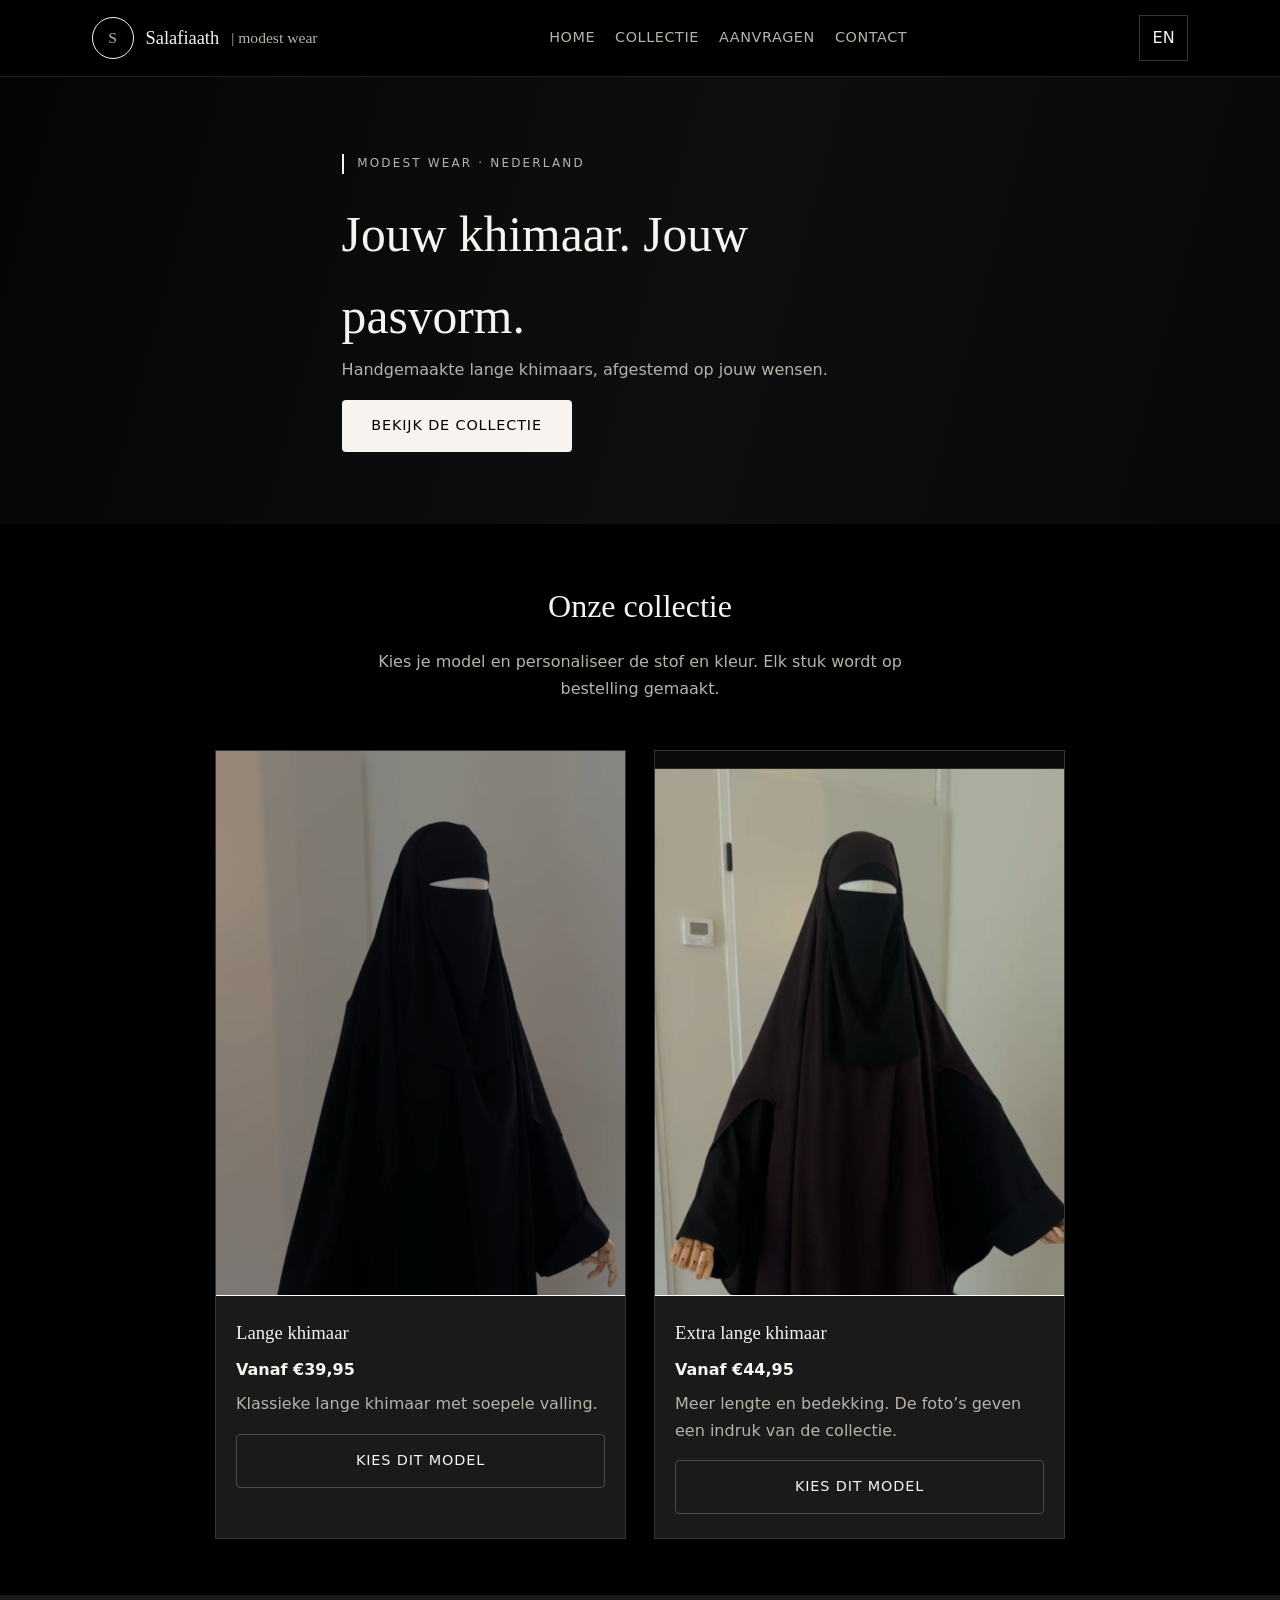
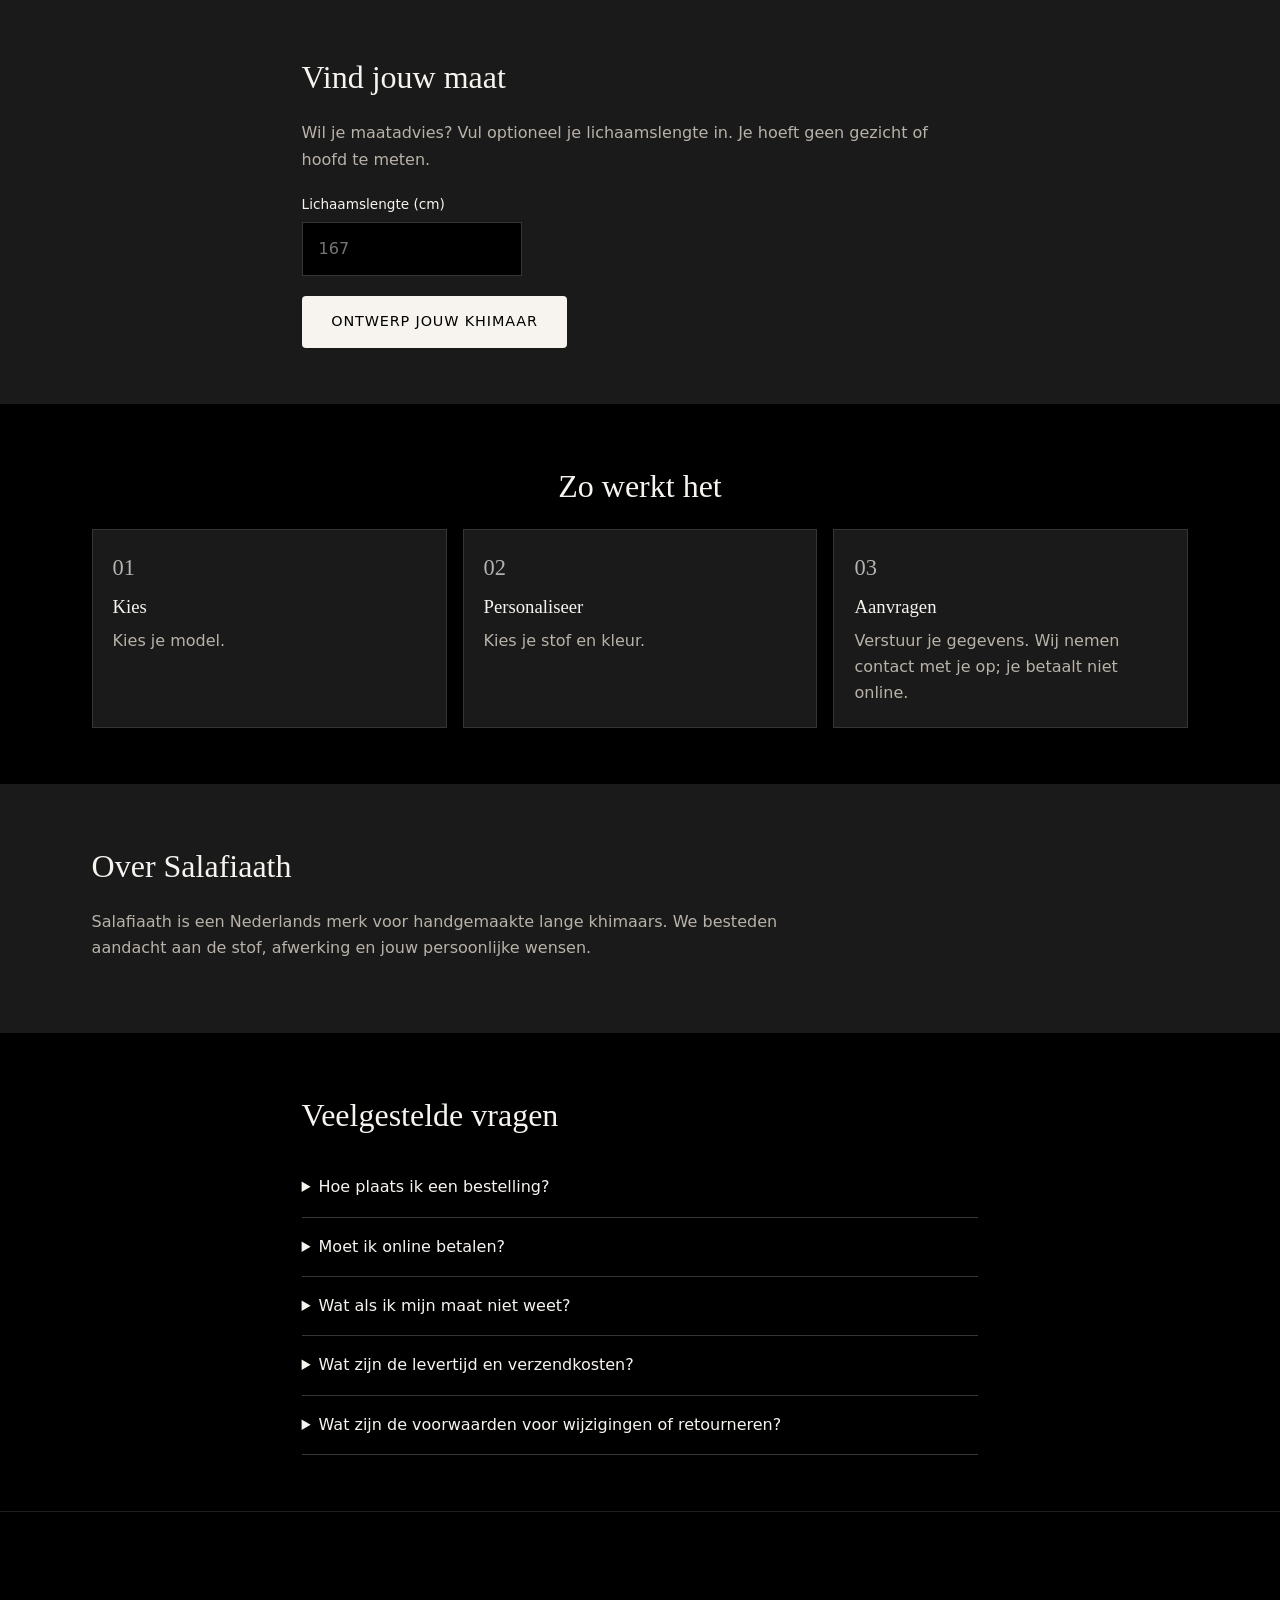
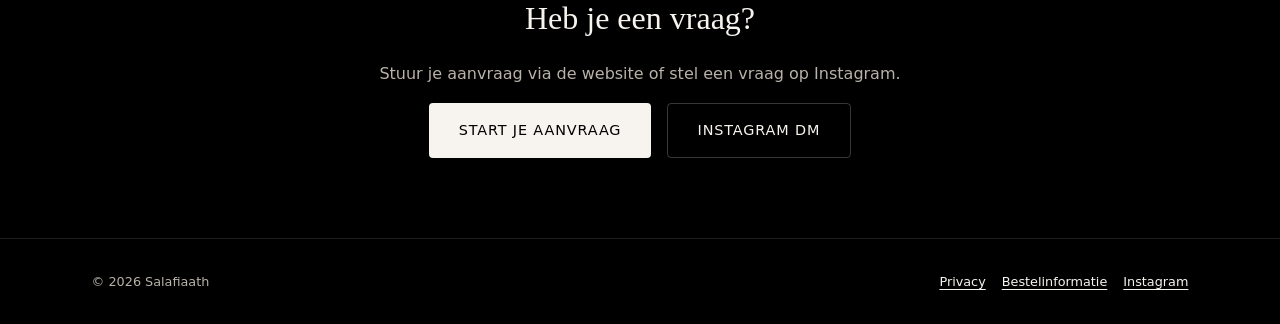
==== commit acc72d55: "Verplaats privacyinformatie naar aparte pagina met link in footer" ====
--- a/index.html
+++ b/index.html
@@ -14,5 +14,5 @@
 <details><summary><span  data-en="What are the delivery time and shipping costs?">Wat zijn de levertijd en verzendkosten?</span></summary><p><span  data-en="Ask about current lead times, delivery options and costs in your request. These will be discussed with you.">Vraag naar de actuele levertijd, verzendmogelijkheden en kosten bij je aanvraag. Deze worden met je besproken.</span></p></details>
 <details><summary><span  data-en="What are the conditions for changes or returns?">Wat zijn de voorwaarden voor wijzigingen of retourneren?</span></summary><p><span  data-en="Ask about the applicable terms before confirming your order. This form is only a request.">Vraag naar de toepasselijke voorwaarden voordat je je bestelling definitief bevestigt. Dit formulier is alleen een aanvraag.</span></p></details>
 </div></section>
-<section class="section section-alt" id="privacy"><div class="container narrow"><h2  data-en="Privacy when requesting">Privacy bij je aanvraag</h2><p  data-en="The form asks for your name, email address, phone number and product choices to handle your request. The information is sent to Salafiaath through the external form service FormSubmit. Do not enter sensitive or unnecessary information. For questions about your data, contact us via Instagram or email.">Het formulier vraagt je naam, e-mailadres, telefoonnummer en productkeuzes om je aanvraag te behandelen. De gegevens worden via de externe formulierdienst FormSubmit naar Salafiaath verzonden. Vul geen gevoelige of onnodige informatie in. Voor vragen over je gegevens kun je contact opnemen via Instagram of e-mail.</p><a href="mailto:salafiaath@gmail.com">salafiaath@gmail.com</a></div></section>
-<section class="cta-section" id="contact"><div class="container"><h2  data-en="Have a question?">Heb je een vraag?</h2><p  data-en="Submit your request through the website or ask a question on Instagram.">Stuur je aanvraag via de website of stel een vraag op Instagram.</p><div class="cta-actions"><a class="btn btn-primary" href="bestellen.html" data-en="Start your request">Start je aanvraag</a><a class="btn btn-secondary" href="https://www.instagram.com/salafiaath/" rel="noopener noreferrer">Instagram DM</a></div></div></section></main><footer class="footer"><div class="container footer-bottom"><span>© 2026 Salafiaath</span><div class="footer-links"><a href="index.html#privacy" data-en="Privacy">Privacy</a><a href="index.html#faq" data-en="Ordering information">Bestelinformatie</a><a href="https://www.instagram.com/salafiaath/" rel="noopener noreferrer">Instagram</a></div></div></footer><script src="js/main.js" defer></script><script src="js/configurator.js" defer></script></body></html>+
+<section class="cta-section" id="contact"><div class="container"><h2  data-en="Have a question?">Heb je een vraag?</h2><p  data-en="Submit your request through the website or ask a question on Instagram.">Stuur je aanvraag via de website of stel een vraag op Instagram.</p><div class="cta-actions"><a class="btn btn-primary" href="bestellen.html" data-en="Start your request">Start je aanvraag</a><a class="btn btn-secondary" href="https://www.instagram.com/salafiaath/" rel="noopener noreferrer">Instagram DM</a></div></div></section></main><footer class="footer"><div class="container footer-bottom"><span>© 2026 Salafiaath</span><div class="footer-links"><a href="privacy.html#privacy" data-en="Privacy">Privacy</a><a href="index.html#faq" data-en="Ordering information">Bestelinformatie</a><a href="https://www.instagram.com/salafiaath/" rel="noopener noreferrer">Instagram</a></div></div></footer><script src="js/main.js" defer></script><script src="js/configurator.js" defer></script></body></html>
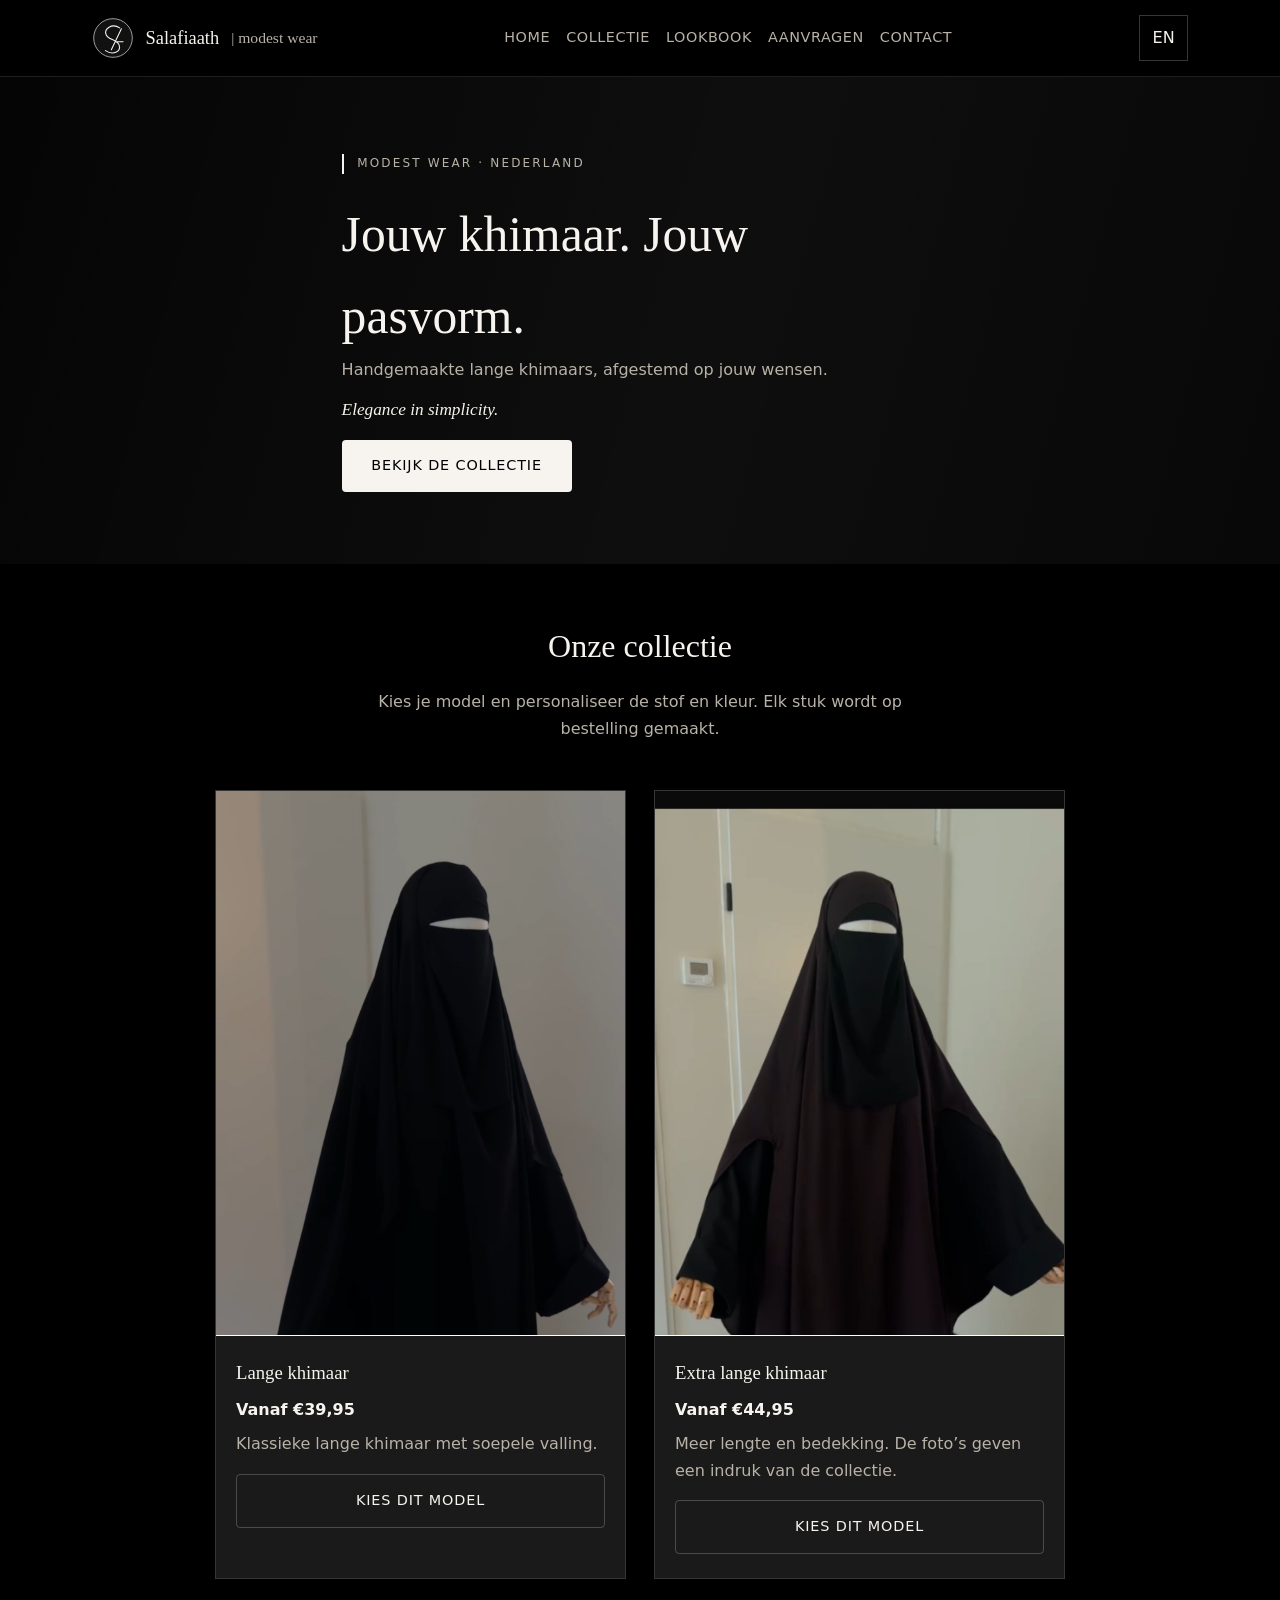
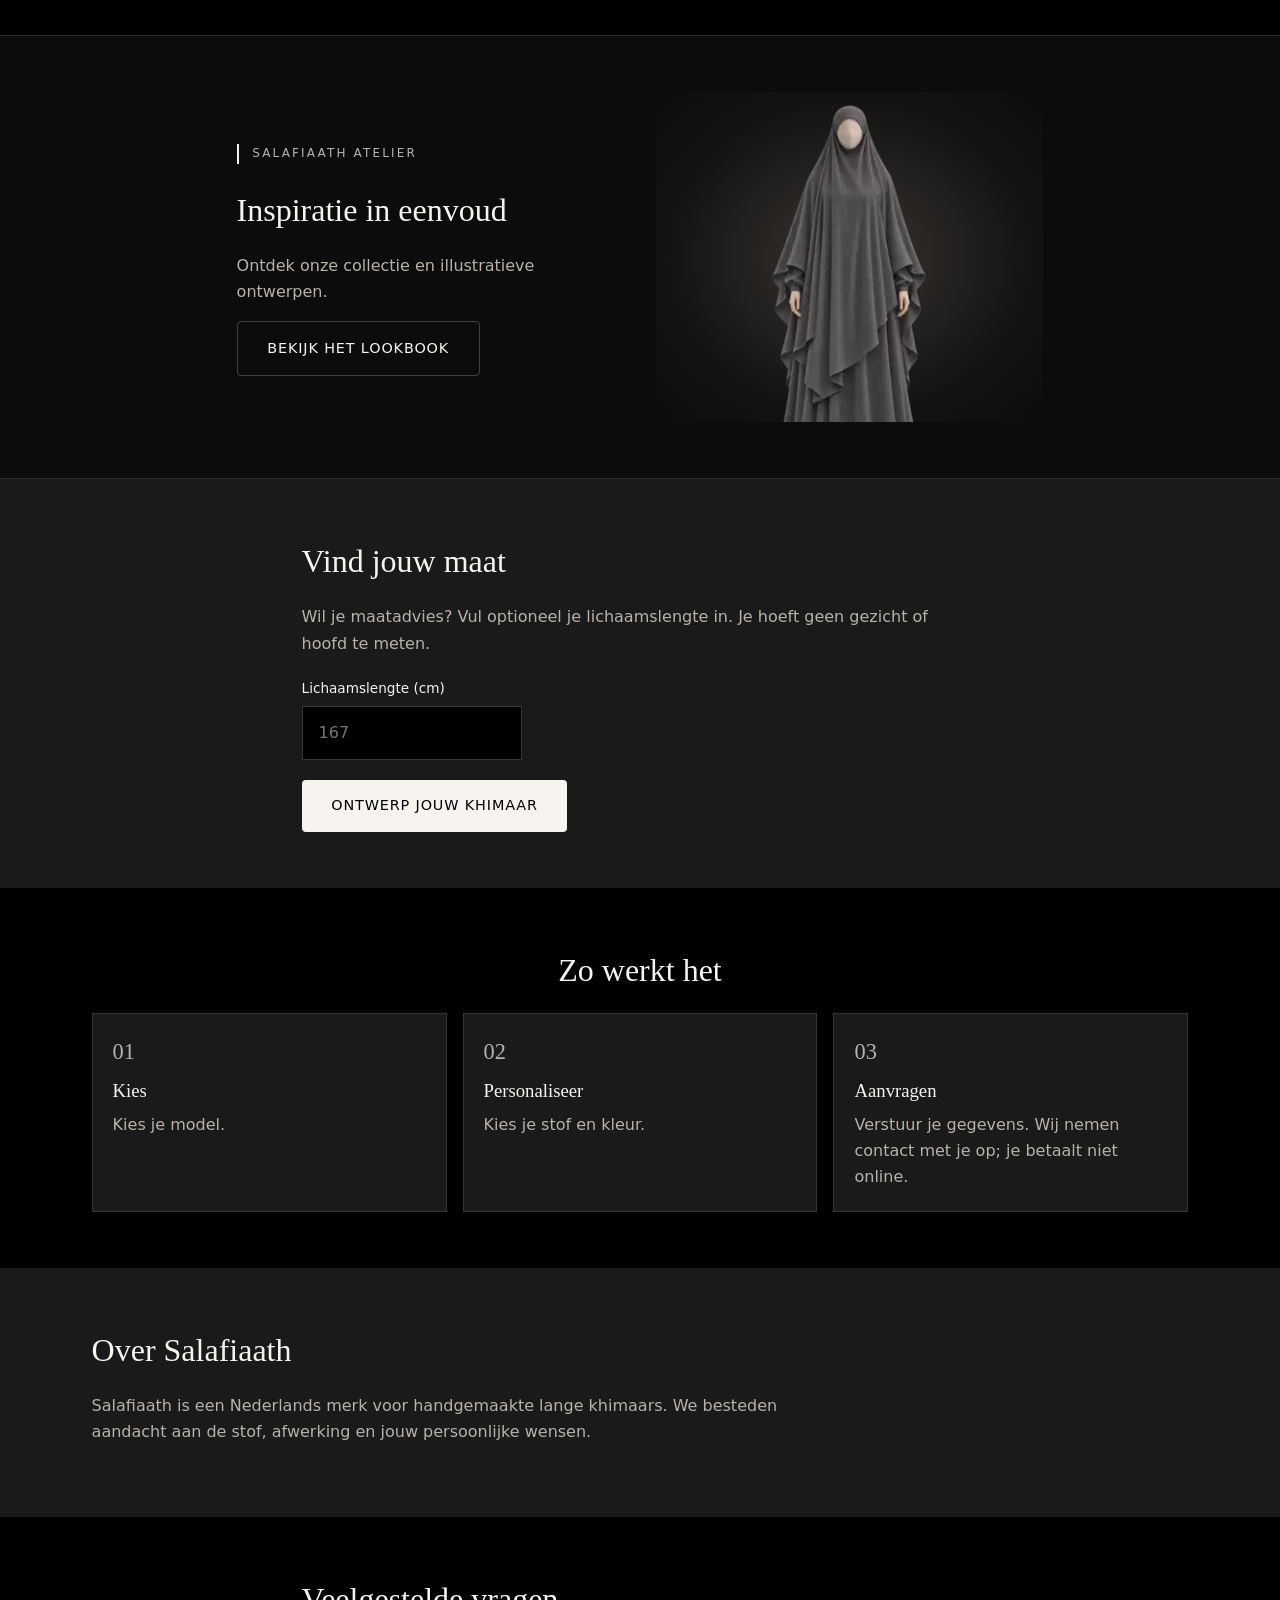
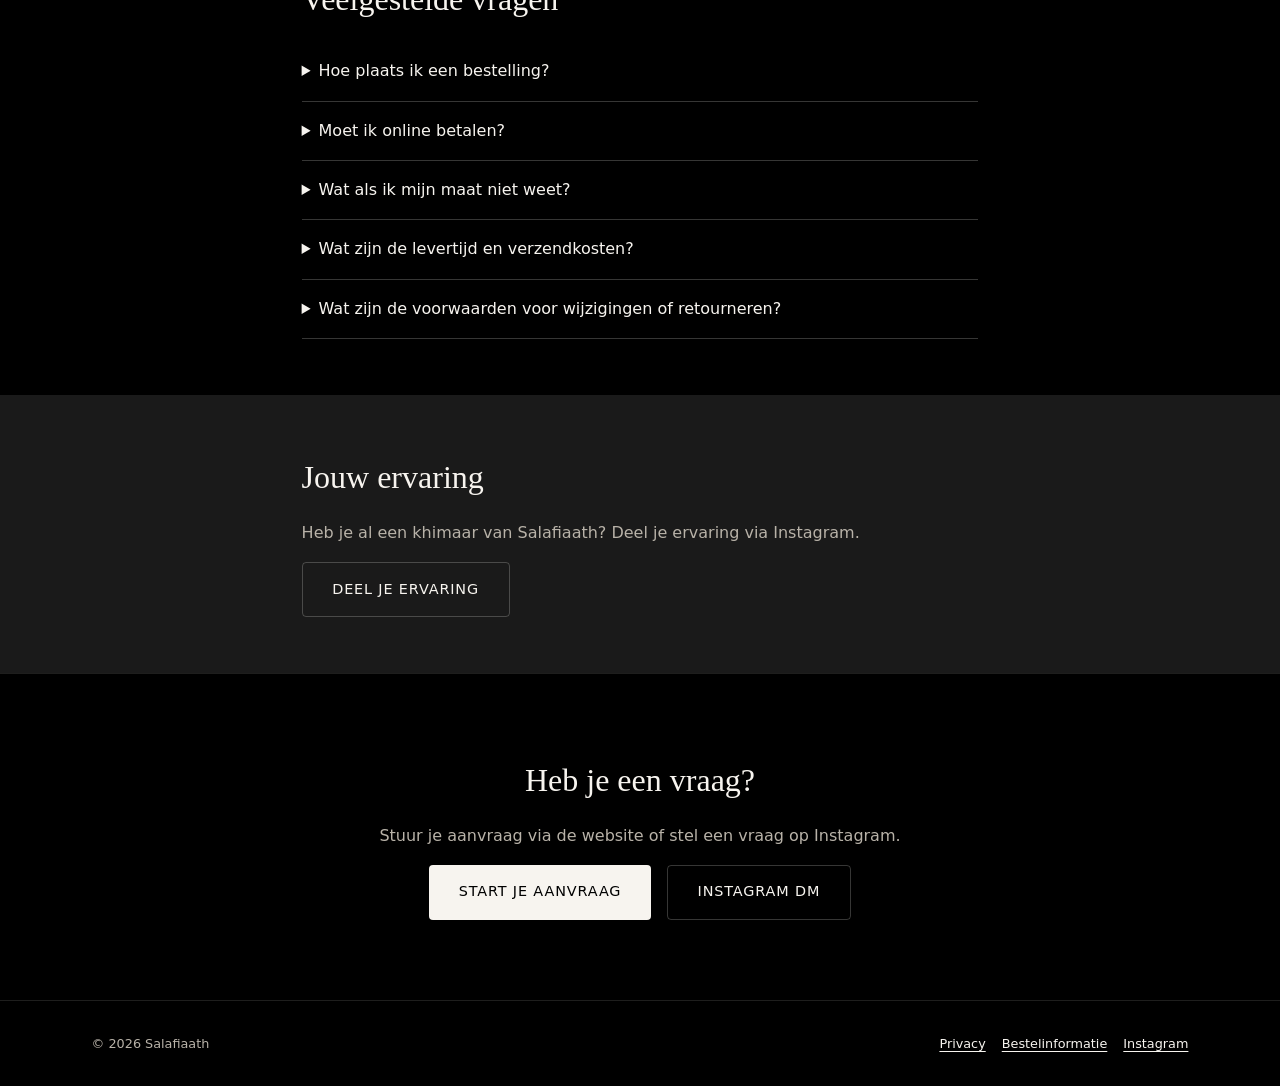
==== commit 9f887f6a: "Atelier Plus: lookbook, merkidentiteit, SEO en preview interface" ====
--- a/index.html
+++ b/index.html
@@ -1,10 +1,10 @@
 <!doctype html>
-<html lang="nl"><head><meta charset="utf-8"><meta name="viewport" content="width=device-width,initial-scale=1"><meta name="description" content="Handgemaakte lange khimaars. Kies je model, stof en kleur en verstuur een vrijblijvende aanvraag."><meta name="theme-color" content="#000000"><title>Handgemaakte khimaars | Salafiaath</title><link rel="stylesheet" href="css/style.css"><link rel="stylesheet" href="css/photos.css"><link rel="stylesheet" href="css/configurator.css"></head><body><a class="skip-link" href="#main"><span  data-en="Skip to content">Naar inhoud</span></a><header class="header"><div class="container nav"><a href="index.html" class="logo"><span class="logo-mark">S</span> Salafiaath <span>| modest wear</span></a><div class="nav-tools"><button type="button" id="language" class="lang-toggle" aria-label="English / Nederlands">EN</button><button type="button" class="menu-toggle" aria-label="Menu" aria-controls="navLinks" id="menuToggle"><span></span><span></span><span></span></button></div><nav class="nav-links" id="navLinks" aria-label="Navigation"><a href="index.html" data-en="Home">Home</a><a href="index.html#collectie" data-en="Collection">Collectie</a><a href="bestellen.html" data-en="Request">Aanvragen</a><a href="index.html#contact" data-en="Contact">Contact</a></nav></div></header><main id="main">
-<section class="hero"><div class="hero-bg" aria-hidden="true"></div><div class="container hero-inner"><span class="hero-label">Modest Wear · Nederland</span><h1  data-en="Your khimaar. Your fit.">Jouw khimaar. Jouw pasvorm.</h1><p class="lead" data-en="Handmade long khimaars tailored to your preferences.">Handgemaakte lange khimaars, afgestemd op jouw wensen.</p><div class="hero-actions"><a class="btn btn-primary" href="#collectie" data-en="Explore the collection">Bekijk de collectie</a></div></div></section>
+<html lang="nl"><head><meta charset="utf-8"><meta name="viewport" content="width=device-width,initial-scale=1"><meta name="description" content="Handgemaakte lange khimaars. Kies je model, stof en kleur en verstuur een vrijblijvende aanvraag."><meta name="theme-color" content="#000000"><title>Salafiaath | Handgemaakte lange khimaars</title><link rel="stylesheet" href="css/style.css?v=atelier2"><link rel="stylesheet" href="css/photos.css"><link rel="stylesheet" href="css/configurator.css?v=atelier2"><link rel="canonical" href="https://salafiaath.be/"><link rel="icon" href="assets/monogram.svg" type="image/svg+xml"><meta property="og:type" content="website"><meta property="og:title" content="Salafiaath | Handgemaakte lange khimaars"><meta property="og:url" content="https://salafiaath.be/"><meta property="og:image" content="https://salafiaath.be/IMG_8702.jpeg"><meta name="twitter:card" content="summary_large_image"><script type="application/ld+json">{"@context":"https://schema.org","@type":"Organization","name":"Salafiaath","url":"https://salafiaath.be/","logo":"https://salafiaath.be/assets/monogram.svg","sameAs":["https://www.instagram.com/salafiaath/"]}</script></head><body><a class="skip-link" href="#main"><span  data-en="Skip to content">Naar inhoud</span></a><header class="header"><div class="container nav"><a href="index.html" class="logo"><span class="logo-mark"><img src="assets/monogram.svg" alt="" width="42" height="42"></span> Salafiaath <span>| modest wear</span></a><div class="nav-tools"><button type="button" id="language" class="lang-toggle" aria-label="English / Nederlands">EN</button><button type="button" class="menu-toggle" aria-label="Menu" aria-controls="navLinks" id="menuToggle"><span></span><span></span><span></span></button></div><nav class="nav-links" id="navLinks" aria-label="Navigation"><a href="index.html" data-en="Home">Home</a><a href="index.html#collectie" data-en="Collection">Collectie</a><a href="lookbook.html">Lookbook</a><a href="bestellen.html" data-en="Request">Aanvragen</a><a href="index.html#contact" data-en="Contact">Contact</a></nav></div></header><main id="main">
+<section class="hero"><div class="hero-bg" aria-hidden="true"></div><div class="container hero-inner"><span class="hero-label">Modest Wear · Nederland</span><h1  data-en="Your khimaar. Your fit.">Jouw khimaar. Jouw pasvorm.</h1><p class="lead" data-en="Handmade long khimaars tailored to your preferences.">Handgemaakte lange khimaars, afgestemd op jouw wensen.</p><p class="brand-motto">Elegance in simplicity.</p><div class="hero-actions"><a class="btn btn-primary" href="#collectie" data-en="Explore the collection">Bekijk de collectie</a></div></div></section>
 <section class="section" id="collectie"><div class="container"><div class="collectie-intro"><h2  data-en="Our collection">Onze collectie</h2><p  data-en="Choose your model and personalise the fabric and colour. Each piece is made to order.">Kies je model en personaliseer de stof en kleur. Elk stuk wordt op bestelling gemaakt.</p></div><div class="product-grid two-products">
 <article class="product-card"><div class="product-image"><img src="IMG_8702.jpeg" alt="Khimaar" width="600" height="800"></div><div class="product-body"><h3  data-en="Long khimaar">Lange khimaar</h3><p class="product-price" data-en="From €39.95">Vanaf €39,95</p><p  data-en="Classic long khimaar with a flowing silhouette.">Klassieke lange khimaar met soepele valling.</p><a class="btn btn-secondary" href="bestellen.html?model=long" data-en="Choose this model">Kies dit model</a></div></article>
 <article class="product-card"><div class="product-image"><img src="e3ed5e40-cc19-4793-84c0-531876d88474.jpeg" alt="Khimaar – collectie / collection" width="600" height="800" loading="lazy"></div><div class="product-body"><h3  data-en="Extra-long khimaar">Extra lange khimaar</h3><p class="product-price" data-en="From €44.95">Vanaf €44,95</p><p  data-en="More length and coverage. The photos illustrate the collection.">Meer lengte en bedekking. De foto’s geven een indruk van de collectie.</p><a class="btn btn-secondary" href="bestellen.html?model=extra-long" data-en="Choose this model">Kies dit model</a></div></article></div></div></section>
-<section class="section section-alt"><div class="container fit-simple"><h2  data-en="Find your size">Vind jouw maat</h2><p  data-en="Want size guidance? Enter your height if you wish. No face or head measurements needed.">Wil je maatadvies? Vul optioneel je lichaamslengte in. Je hoeft geen gezicht of hoofd te meten.</p><div class="cfg-field"><label for="fitFinderInput"><span  data-en="Height (cm)">Lichaamslengte (cm)</span></label><input id="fitFinderInput" type="number" min="120" max="220" step="1" inputmode="numeric" placeholder="167"></div><p id="fitFinderMsg" class="cfg-hint" aria-live="polite"></p><a class="btn btn-primary" href="bestellen.html" id="fitLink" data-en="Design your khimaar">Ontwerp jouw khimaar</a></div></section>
+<section class="section editorial-section"><div class="container editorial-grid"><div><p class="hero-label">SALAFIAATH ATELIER</p><h2  data-en="Inspiration in simplicity">Inspiratie in eenvoud</h2><p  data-en="Discover our collection and illustrative designs.">Ontdek onze collectie en illustratieve ontwerpen.</p><a class="btn btn-secondary" href="lookbook.html" data-en="Explore the lookbook">Bekijk het lookbook</a></div><div class="editorial-image"><img src="assets/khimaar-atelier.webp" alt="Atelier design illustration" width="177" height="400" loading="lazy"></div></div></section><section class="section section-alt"><div class="container fit-simple"><h2  data-en="Find your size">Vind jouw maat</h2><p  data-en="Want size guidance? Enter your height if you wish. No face or head measurements needed.">Wil je maatadvies? Vul optioneel je lichaamslengte in. Je hoeft geen gezicht of hoofd te meten.</p><div class="cfg-field"><label for="fitFinderInput"><span  data-en="Height (cm)">Lichaamslengte (cm)</span></label><input id="fitFinderInput" type="number" min="120" max="220" step="1" inputmode="numeric" placeholder="167"></div><p id="fitFinderMsg" class="cfg-hint" aria-live="polite"></p><a class="btn btn-primary" href="bestellen.html" id="fitLink" data-en="Design your khimaar">Ontwerp jouw khimaar</a></div></section>
 <section class="section"><div class="container"><h2 class="center" data-en="How it works">Zo werkt het</h2><div class="how-grid"><article class="step"><span class="step-number">01</span><h3  data-en="Choose">Kies</h3><p  data-en="Choose your model.">Kies je model.</p></article><article class="step"><span class="step-number">02</span><h3  data-en="Personalise">Personaliseer</h3><p  data-en="Choose your fabric and colour.">Kies je stof en kleur.</p></article><article class="step"><span class="step-number">03</span><h3  data-en="Request">Aanvragen</h3><p  data-en="Send your details. We will contact you; no online payment.">Verstuur je gegevens. Wij nemen contact met je op; je betaalt niet online.</p></article></div></div></section>
 <section class="section section-alt" id="over"><div class="container"><div class="brand-story"><h2  data-en="About Salafiaath">Over Salafiaath</h2><p  data-en="Salafiaath is a Dutch brand for handmade long khimaars. We focus on fabric, finishing and your personal preferences.">Salafiaath is een Nederlands merk voor handgemaakte lange khimaars. We besteden aandacht aan de stof, afwerking en jouw persoonlijke wensen.</p></div></div></section>
 <section class="section" id="faq"><div class="container narrow"><h2  data-en="Frequently asked questions">Veelgestelde vragen</h2>
@@ -15,4 +15,4 @@
 <details><summary><span  data-en="What are the conditions for changes or returns?">Wat zijn de voorwaarden voor wijzigingen of retourneren?</span></summary><p><span  data-en="Ask about the applicable terms before confirming your order. This form is only a request.">Vraag naar de toepasselijke voorwaarden voordat je je bestelling definitief bevestigt. Dit formulier is alleen een aanvraag.</span></p></details>
 </div></section>
 
-<section class="cta-section" id="contact"><div class="container"><h2  data-en="Have a question?">Heb je een vraag?</h2><p  data-en="Submit your request through the website or ask a question on Instagram.">Stuur je aanvraag via de website of stel een vraag op Instagram.</p><div class="cta-actions"><a class="btn btn-primary" href="bestellen.html" data-en="Start your request">Start je aanvraag</a><a class="btn btn-secondary" href="https://www.instagram.com/salafiaath/" rel="noopener noreferrer">Instagram DM</a></div></div></section></main><footer class="footer"><div class="container footer-bottom"><span>© 2026 Salafiaath</span><div class="footer-links"><a href="privacy.html#privacy" data-en="Privacy">Privacy</a><a href="index.html#faq" data-en="Ordering information">Bestelinformatie</a><a href="https://www.instagram.com/salafiaath/" rel="noopener noreferrer">Instagram</a></div></div></footer><script src="js/main.js" defer></script><script src="js/configurator.js" defer></script></body></html>+<section class="section section-alt"><div class="container narrow"><h2  data-en="Your experience">Jouw ervaring</h2><p  data-en="Already own a Salafiaath khimaar? Share your experience on Instagram.">Heb je al een khimaar van Salafiaath? Deel je ervaring via Instagram.</p><a class="btn btn-secondary" href="https://www.instagram.com/salafiaath/" data-en="Share your experience">Deel je ervaring</a></div></section><section class="cta-section" id="contact"><div class="container"><h2  data-en="Have a question?">Heb je een vraag?</h2><p  data-en="Submit your request through the website or ask a question on Instagram.">Stuur je aanvraag via de website of stel een vraag op Instagram.</p><div class="cta-actions"><a class="btn btn-primary" href="bestellen.html" data-en="Start your request">Start je aanvraag</a><a class="btn btn-secondary" href="https://www.instagram.com/salafiaath/" rel="noopener noreferrer">Instagram DM</a></div></div></section></main><footer class="footer"><div class="container footer-bottom"><span>© 2026 Salafiaath</span><div class="footer-links"><a href="privacy.html#privacy" data-en="Privacy">Privacy</a><a href="index.html#faq" data-en="Ordering information">Bestelinformatie</a><a href="https://www.instagram.com/salafiaath/" rel="noopener noreferrer">Instagram</a></div></div></footer><script src="js/main.js" defer></script><script src="js/configurator.js?v=atelier2" defer></script></body></html>
--- a/css/style.css
+++ b/css/style.css
@@ -4,3 +4,5 @@
 [hidden]{display:none!important}.skip-link{position:absolute;left:1rem;top:-10rem;background:var(--cream);color:#000;z-index:300;padding:.75rem}.skip-link:focus{top:1rem}.sr-only{position:absolute;width:1px;height:1px;overflow:hidden;clip-path:inset(50%)}:focus-visible{outline:2px solid var(--cream);outline-offset:3px}.nav{gap:1rem}.nav-tools{display:flex;align-items:center;gap:1rem;order:3}.lang-toggle{background:transparent;border:1px solid var(--border-strong);color:var(--cream);padding:.55rem .8rem;cursor:pointer;font:inherit}.nav-links{gap:1.25rem}.hero{min-height:0}.hero-inner{padding:4.5rem 1.35rem}.section{padding:3.5rem 0}.two-products{grid-template-columns:repeat(2,minmax(0,1fr));max-width:850px;margin:auto}.product-price{color:var(--cream);font-weight:600;margin:.5rem 0}.product-body .meta,.footer-bottom,.progress-step{color:var(--text-muted)}.fit-simple,.narrow,.brand-story{max-width:720px}.fit-simple .cfg-field{margin:1.25rem 0}.how-grid{display:grid;grid-template-columns:repeat(3,1fr);gap:1rem}.center{text-align:center}.step h3{margin:.3rem 0}.step p{margin:0}.narrow details{border-bottom:1px solid var(--border-strong);padding:1rem 0}.narrow summary{cursor:pointer;color:var(--cream);font-weight:500}.narrow details p{margin:.8rem 0 0}.footer-links{display:flex;flex-wrap:wrap;gap:1rem}.footer-links a,.underlined{text-decoration:underline;text-underline-offset:3px}.request-layout{display:grid;grid-template-columns:minmax(0,1fr) minmax(220px,290px);gap:1.5rem;max-width:950px;margin:auto;align-items:start}.request-layout .form-wrapper{max-width:none;width:100%;overflow:visible}.request-preview{position:sticky;top:94px;border:1px solid var(--border);background:var(--anthracite);text-align:center;padding:1.25rem;min-width:0}.request-preview h2{font-size:1.25rem}.request-preview .preview-stage{height:220px;width:140px}.request-layout fieldset{border:0;min-width:0;margin:0 0 1.25rem}.request-layout legend{margin:0 0 .65rem;color:var(--cream)}.request-layout .cfg-grid{margin-bottom:1rem}.request-layout .choice span{display:block}.request-layout .swatch{width:auto;min-width:88px;padding:.65rem .4rem}.request-layout .swatch strong{display:block;font-size:.72rem;font-weight:500;overflow-wrap:anywhere}.request-layout .swatch strong+span{display:none}.optional-height{margin-top:1.5rem}.form-step .hint,.request-preview .hint{font-size:.85rem;color:var(--text-muted)}.form-group input:invalid[aria-invalid=true]{border-color:#d48c8c}.checkbox-option input[type=checkbox]{width:auto;flex-shrink:0;accent-color:var(--cream)}.checkbox-option{margin:1rem 0;align-items:flex-start}.form-error{margin:0 1.75rem 1rem;color:#efabab}.form-nav{justify-content:flex-end;flex-wrap:wrap}.form-nav #prevBtn{margin-right:auto}.form-nav .btn:disabled{opacity:.55;cursor:wait}.review-list{margin-bottom:1.25rem}.review-list div{display:grid;grid-template-columns:minmax(100px,1fr) minmax(0,1.4fr);gap:.75rem;border-bottom:1px solid var(--border);padding:.5rem 0}.review-list dt{color:var(--text-muted)}.review-list dd{margin:0;overflow-wrap:anywhere;color:var(--cream)}.honeypot{display:none!important}.page-header{padding:2.5rem 0}.form-section{padding:2rem 0 3rem}.progress-step{font-size:.72rem;letter-spacing:0}.progress-step.active{color:var(--cream)}@media(max-width:900px){.nav-links{gap:.8rem}.request-layout{grid-template-columns:minmax(0,1fr) 220px}}@media(max-width:760px){.nav-links{display:none;position:absolute;top:76px;left:0;right:0;background:#000;flex-direction:column;padding:1.5rem;gap:1rem}.nav-links.open{display:flex}.menu-toggle{display:block}.request-layout{grid-template-columns:minmax(0,1fr)}.request-preview{position:static;display:grid;grid-template-columns:1fr 100px;align-items:center;text-align:left;gap:.25rem 1rem;grid-row:1;padding:.75rem 1rem}.request-preview h2,.request-preview p{margin:0}.request-preview .preview-stage{grid-column:2;grid-row:1/4;width:85px;height:100px;margin:0}.how-grid{grid-template-columns:1fr}.hero-inner{padding:3rem 1.35rem}.section{padding:2.5rem 0}.form-step{padding:1.25rem}.form-nav{padding:1rem}.form-error{margin:0 1rem 1rem}.form-nav .btn{padding:.85rem 1rem}.two-products{grid-template-columns:1fr}.product-image{aspect-ratio:4/5}.logo>span:last-child{display:none}}@media(prefers-reduced-motion:reduce){*{scroll-behavior:auto!important;animation:none!important;transition:none!important}}
 
 @media(max-width:760px){.request-preview{position:sticky;top:76px;z-index:5}.form-step h2{scroll-margin-top:220px}}.nav-links a{min-height:32px;display:flex;align-items:center}.form-step h2{outline-offset:4px}
+
+/* Atelier Plus */.logo-mark{border:0;overflow:hidden;flex-shrink:0}.logo-mark img{width:100%;height:100%}.brand-motto{font:italic 1.08rem var(--font-heading);color:var(--cream);margin-bottom:1.25rem}.editorial-section{border-block:1px solid var(--border);background:#0c0c0c}.editorial-grid{display:grid;grid-template-columns:1fr 1fr;align-items:center;gap:2rem;max-width:850px}.editorial-image{height:330px;display:grid;place-items:center;background:radial-gradient(ellipse,#383431,#151413 65%,#0c0c0c);overflow:hidden}.editorial-image img{height:96%;width:auto;object-fit:contain}.lookbook-grid{display:grid;grid-template-columns:repeat(3,minmax(0,1fr));gap:1rem}.lookbook-card{border:1px solid var(--border);background:#141414;overflow:hidden}.lookbook-card a{display:block;aspect-ratio:3/4;overflow:hidden}.lookbook-card img{width:100%;height:100%;object-fit:cover;transition:transform .45s ease}.lookbook-card a:hover img{transform:scale(1.035)}.lookbook-render a{background:radial-gradient(ellipse,#393633,#111)}.lookbook-render img{object-fit:contain;padding:1rem}.lookbook-card figcaption{padding:1rem;font-size:.86rem;color:var(--text-muted)}.lookbook-cta{text-align:center;margin-top:2rem}.thanks-panel{border:1px solid var(--border);padding:3rem 1.5rem;background:#141414;text-align:center}.thanks-icon{border:1px solid var(--cream);border-radius:50%;width:64px;height:64px;display:grid;place-items:center;margin:0 auto 1.4rem;font-size:1.8rem}.request-ref{font:1.15rem var(--font-heading);color:var(--cream);overflow-wrap:anywhere}.reveal.in-view{animation:atelierReveal .6s ease both}@keyframes atelierReveal{from{transform:translateY(7px);opacity:.72}to{transform:none;opacity:1}}.nav-links{gap:1rem}@media(max-width:950px){.nav-links{gap:.6rem}.nav-links a{font-size:.8rem}}@media(max-width:760px){.editorial-grid{grid-template-columns:1fr}.editorial-image{height:270px}.lookbook-grid{grid-template-columns:1fr 1fr}.lookbook-card:last-child{grid-column:1/-1;max-width:360px;width:100%;justify-self:center}.nav-links a{font-size:.9rem}}@media(max-width:430px){.lookbook-grid{grid-template-columns:1fr}.lookbook-card:last-child{max-width:none}}
--- a/css/configurator.css
+++ b/css/configurator.css
@@ -1,2 +1,14 @@
 /* Design Your Khimaar — same palette as Salafiaath */
 #configurator{position:fixed;inset:0;z-index:200;background:rgba(0,0,0,.72);display:none;align-items:stretch;justify-content:center;padding:1rem}#configurator.is-open{display:flex}.cfg-sheet{width:min(1080px,100%);max-height:calc(100vh - 2rem);overflow:auto;background:#111;border:1px solid var(--border);display:grid;grid-template-columns:1fr 280px}.cfg-main{padding:1.5rem 1.5rem 1.25rem;min-width:0}.cfg-side{background:#0a0a0a;border-left:1px solid var(--border);padding:1.5rem 1.15rem;display:flex;flex-direction:column;align-items:center}.cfg-top{display:flex;align-items:center;justify-content:space-between;gap:1rem;margin-bottom:1rem}.cfg-top h2{margin:0;font-size:1.35rem}.cfg-close{width:40px;height:40px;border:1px solid var(--border-strong);background:transparent;color:var(--cream);cursor:pointer;font-size:1.2rem}.cfg-close:focus-visible,.choice:focus-visible,.swatch:focus-visible,.fabric:focus-visible,.btn:focus-visible{outline:2px solid var(--cream);outline-offset:2px}.cfg-progress{height:2px;background:rgba(247,244,239,.1);margin-bottom:.45rem}#cfgBar{display:block;height:100%;width:0;background:var(--cream);transition:width .35s ease}#cfgStepLabel{font-size:.75rem;letter-spacing:.12em;text-transform:uppercase;color:var(--text-muted);margin-bottom:1.25rem}.cfg-pane[hidden]{display:none!important}.cfg-pane{animation:cfgIn .28s ease}@keyframes cfgIn{from{opacity:0;transform:translateY(8px)}to{opacity:1;transform:none}}.cfg-grid{display:grid;gap:.75rem}.cfg-grid.two{grid-template-columns:1fr 1fr}.choice,.fabric{text-align:left;background:#1a1a1a;color:var(--text);border:1px solid var(--border);padding:.9rem 1rem;cursor:pointer;font:inherit}.choice strong{display:block;font-family:var(--font-heading);font-weight:500;color:var(--cream)}.choice span{font-size:.82rem;color:var(--text-muted)}.choice.is-on,.fabric.is-on,.swatch.is-on{border-color:var(--cream);background:rgba(247,244,239,.05)}.choice.slim{text-align:center}.fabric ul{list-style:none;margin-top:.65rem;font-size:.8rem;color:var(--text-muted)}.fabric li{display:flex;justify-content:space-between;align-items:center;margin-bottom:.25rem}.score{display:inline-flex;gap:3px}.score i{width:7px;height:7px;border-radius:50%;background:#3a3a3a;display:block}.score i.on{background:var(--cream)}.swatches{display:flex;flex-wrap:wrap;gap:.65rem}.swatch{width:72px;background:transparent;border:1px solid var(--border);color:var(--text-muted);font-size:.72rem;letter-spacing:.04em;text-transform:uppercase;padding:.45rem .2rem .5rem;cursor:pointer}.swatch span{display:block;width:28px;height:28px;border-radius:50%;margin:0 auto .35rem;background:var(--sw);border:1px solid rgba(247,244,239,.25)}.cfg-field label{display:block;font-size:.85rem;margin-bottom:.4rem;color:var(--cream)}.cfg-field input{width:100%;max-width:220px;padding:.8rem 1rem;background:#000;color:var(--cream);border:1px solid var(--border-strong);font:inherit}.cfg-hint{margin-top:.75rem;color:var(--cream)}.cfg-nav{display:flex;justify-content:space-between;gap:.75rem;margin-top:1.5rem;padding-top:1rem;border-top:1px solid var(--border);flex-wrap:wrap}.cfg-live{font-size:.85rem;color:var(--text-muted);align-self:center}.preview-stage{--khimaar:#141414;--fall:.9;width:180px;height:320px;position:relative;margin:.5rem auto 1rem}.silhouette{width:100%;height:100%;overflow:visible}.khimaar-body{transform-origin:50% 18%;transform:scaleY(var(--fall));transition:transform .35s ease,fill .25s ease}.fit-mark{position:absolute;left:100%;margin-left:6px;font-size:.65rem;letter-spacing:.06em;text-transform:uppercase;color:var(--text-muted);white-space:nowrap;border-top:1px solid var(--cream);padding-top:2px;transition:top .3s ease}.cfg-sum{list-style:none;width:100%;font-size:.82rem}.cfg-sum li{display:flex;justify-content:space-between;gap:.5rem;padding:.35rem 0;border-bottom:1px solid var(--border);color:var(--text-muted)}.cfg-sum strong{color:var(--cream);font-weight:500}.cfg-price{font-family:var(--font-heading);font-size:1.5rem;color:var(--cream);margin:.85rem 0}#cfgCopied{font-size:.8rem;color:var(--text-muted);margin-top:.6rem}.fit-finder{display:grid;grid-template-columns:1.2fr .8fr;gap:2.5rem;align-items:center}.fit-mini{height:220px;width:90px;margin:0 auto;border-left:1px solid var(--border-strong);position:relative;background:linear-gradient(180deg,transparent,rgba(247,244,239,.04))}.fit-mini span{position:absolute;left:0;bottom:0;width:100%;height:40%;background:rgba(247,244,239,.18);border-top:1px solid var(--cream);transition:height .3s ease}.fit-mini span::after{content:attr(data-size);position:absolute;left:calc(100% + 8px);top:-8px;font-size:.75rem;color:var(--cream)}.section-alt{background:#1a1a1a}.ambacht-grid,.over-grid{display:grid;grid-template-columns:1fr 1fr;gap:2.5rem;align-items:center}.ambacht-list li{margin-bottom:.55rem;color:var(--text-muted)}.ambacht-content .label{font-size:.75rem;letter-spacing:.16em;text-transform:uppercase;color:var(--text-muted);margin-bottom:.75rem}.steps{display:grid;grid-template-columns:repeat(4,1fr);gap:1.25rem;margin-top:2.5rem}.step{border:1px solid var(--border);padding:1.25rem;background:#1a1a1a}.step-number{font-family:var(--font-heading);font-size:1.4rem;color:var(--cream);opacity:.7;margin-bottom:.5rem}.footer-grid{display:grid;grid-template-columns:1.6fr 1fr 1fr;gap:2rem;margin-bottom:2rem}.stat{border:1px solid var(--border);padding:1.1rem}.stat strong{display:block;font-family:var(--font-heading);font-size:1.3rem}.stat span{font-size:.78rem;letter-spacing:.04em;text-transform:uppercase;color:var(--text-muted)}.over-stats{display:grid;grid-template-columns:1fr 1fr;gap:1rem;margin-top:1.5rem}@media(max-width:860px){.cfg-sheet{grid-template-columns:1fr}.cfg-side{border-left:0;border-top:1px solid var(--border)}.cfg-grid.two{grid-template-columns:1fr}.fit-finder,.ambacht-grid,.over-grid,.footer-grid,.steps{grid-template-columns:1fr}}@media(max-width:640px){.steps{grid-template-columns:1fr}#configurator{padding:0}.cfg-sheet{max-height:100vh;border:0}}
+
+/* Salafiaath Atelier — realistic live colour preview */
+.request-preview .atelier-stage{width:100%;height:clamp(280px,44vh,420px);margin:0 auto .85rem;display:grid;place-items:center;overflow:hidden;background:radial-gradient(ellipse at 50% 43%,#363333 0%,#242222 43%,#111 85%);border:1px solid rgba(247,244,239,.08);border-radius:4px}
+.atelier-stage img,.atelier-stage canvas{display:block;width:100%;height:100%;object-fit:contain;padding:8px;min-width:0;min-height:0}
+.atelier-stage [hidden]{display:none!important}
+.preview-selection{color:var(--cream);font-size:.8rem;line-height:1.45;margin:0 0 .5rem}
+.preview-note{color:var(--text-muted);font-size:.72rem;line-height:1.4;margin:0 0 .6rem}
+.request-preview .cfg-price{margin:.45rem 0}
+@media(max-width:760px){.request-preview{grid-template-columns:minmax(0,1fr) 104px;gap:.25rem .65rem;padding:.65rem .85rem}.request-preview .atelier-stage{grid-column:2;grid-row:1/6;width:104px;height:148px;margin:0}.atelier-stage img,.atelier-stage canvas{padding:3px}.preview-selection{font-size:.75rem}.preview-note{font-size:.65rem}.request-preview h2{font-size:1.05rem}.request-preview .cfg-price{font-size:1.25rem}.request-preview .hint{font-size:.7rem}}
+@media(max-width:760px) and (max-height:650px){.request-preview .atelier-stage{height:112px;width:80px}.request-preview{grid-template-columns:minmax(0,1fr) 80px}.preview-note{font-size:.6rem}}
+
+.preview-view-controls{display:flex;gap:4px;margin:0 0 .55rem;justify-content:center}.preview-view-controls button,.preview-zoom{font:inherit;font-size:.75rem;background:#111;border:1px solid var(--border-strong);color:var(--text-muted);padding:.45rem .6rem;cursor:pointer}.preview-view-controls button[aria-pressed=true]{color:var(--cream);border-color:var(--cream);background:#292929}.preview-zoom{width:100%;margin-bottom:.6rem}#anglePreview{width:100%;height:100%;padding:6px;min-width:0;min-height:0}#anglePreview svg{width:100%;height:100%;display:block}.fabric-sample{height:62px;width:100%;border:1px solid var(--border);margin-bottom:.6rem;background-color:#35322e;border-radius:2px}.fabric-nida{background-image:linear-gradient(115deg,#131313,#4d4b48 25%,#222 50%,#41403d 70%,#111)}.fabric-medina{background-image:linear-gradient(115deg,#181818,#79736d 28%,#2d2927 49%,#625b54 70%,#161616)}.fabric-jazz{background-image:repeating-linear-gradient(115deg,#ffffff0d 0 1px,transparent 1px 3px),linear-gradient(110deg,#171717,#4c4a46,#201f1e)}.fabric-light{background-image:repeating-linear-gradient(0deg,#ffffff10 0 1px,transparent 1px 3px),linear-gradient(120deg,#222,#615b54,#1c1a19)}.form-storage-note,.design-status{font-size:.8rem;color:var(--text-muted);margin:.6rem 1.75rem}.design-actions{display:flex;gap:.5rem;flex-wrap:wrap;margin:.5rem 1.75rem}.design-actions .btn{font-size:.72rem;padding:.6rem .85rem}.atelier-dialog{position:fixed;inset:0;margin:auto;max-width:min(90vw,520px);width:100%;max-height:90vh;overflow:auto;background:#151515;border:1px solid var(--border-strong);color:var(--cream);padding:1rem}.atelier-dialog::backdrop{background:#000c}.dialog-header{display:flex;align-items:center;justify-content:space-between;gap:.5rem}.dialog-header h2{margin:0}.dialog-header button{padding:.4rem .7rem}#zoomContent{height:min(65vh,620px);display:grid;place-items:center;background:radial-gradient(ellipse,#393531,#141414 75%);margin:1rem 0}#zoomContent svg,#zoomContent img,#zoomContent canvas{height:100%;width:100%;object-fit:contain;min-height:0;min-width:0}.request-preview .atelier-stage{height:clamp(230px,38vh,400px)}@media(max-width:760px){.request-preview{position:static;grid-template-columns:minmax(0,1fr) 100px;gap:.25rem .5rem}.request-preview .atelier-stage{grid-column:2;grid-row:1/8;height:150px;width:100px}.preview-view-controls{grid-column:1;justify-content:flex-start;gap:3px;flex-wrap:wrap;margin:0}.preview-view-controls button,.preview-zoom{font-size:.65rem;padding:.28rem .4rem}.preview-zoom{grid-column:1;margin:0;text-align:left;width:auto;justify-self:start}.request-preview .preview-selection,.request-preview .preview-note,.request-preview .cfg-price,.request-preview .hint{grid-column:1}.design-actions,.form-storage-note,.design-status{margin-left:1rem;margin-right:1rem}.form-step h2{scroll-margin-top:90px}}
